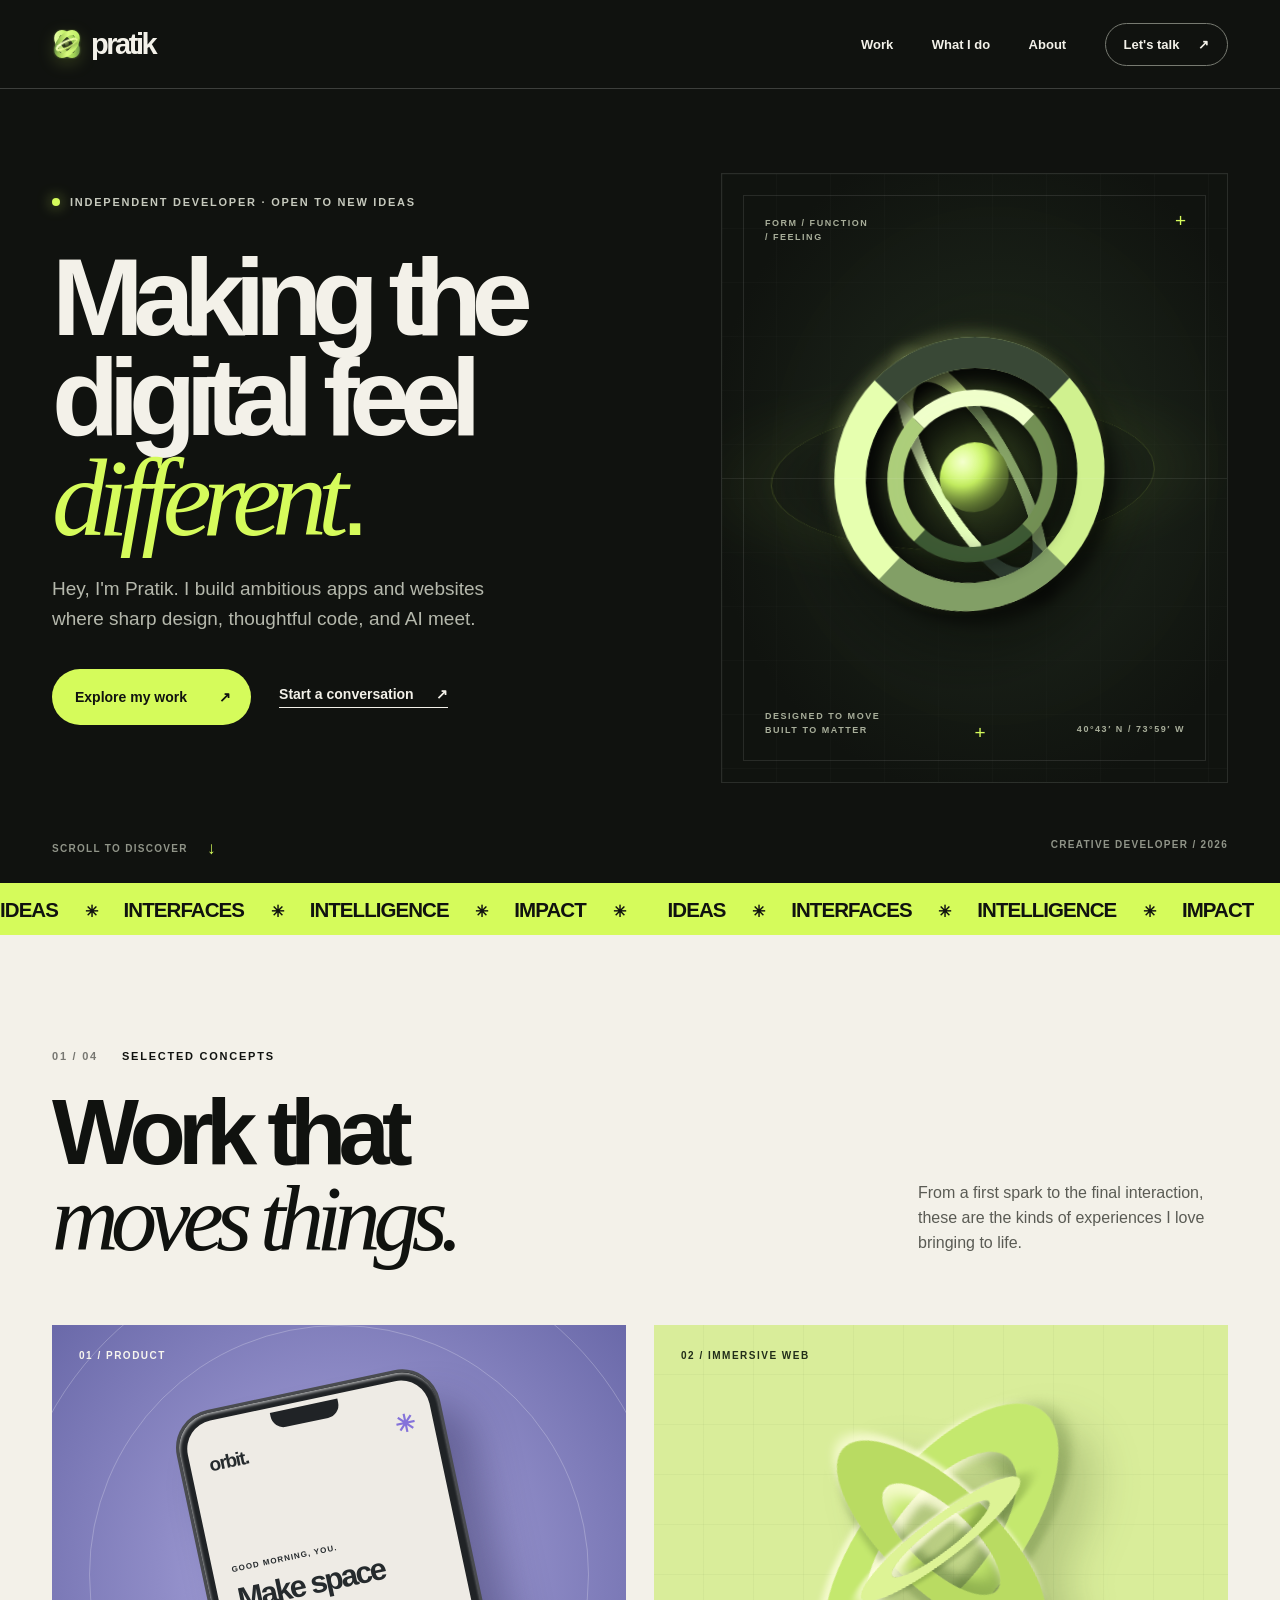
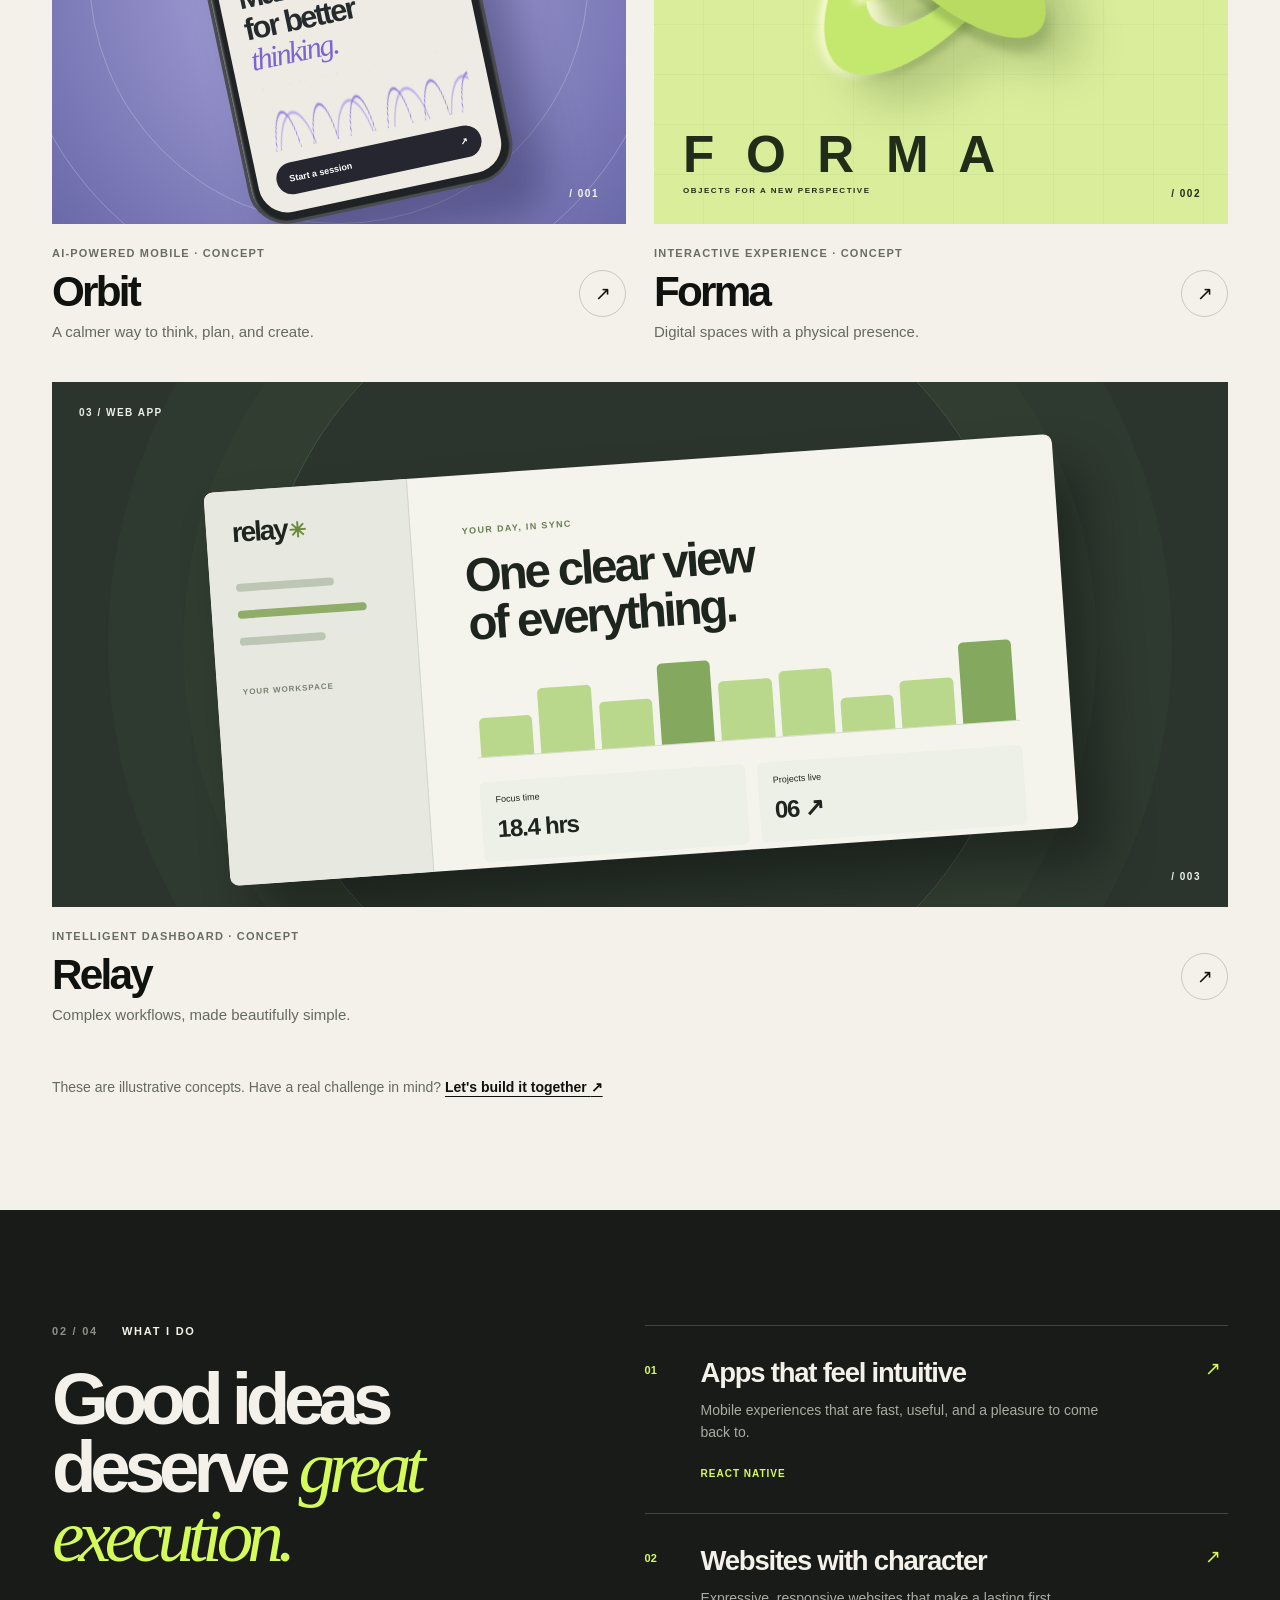
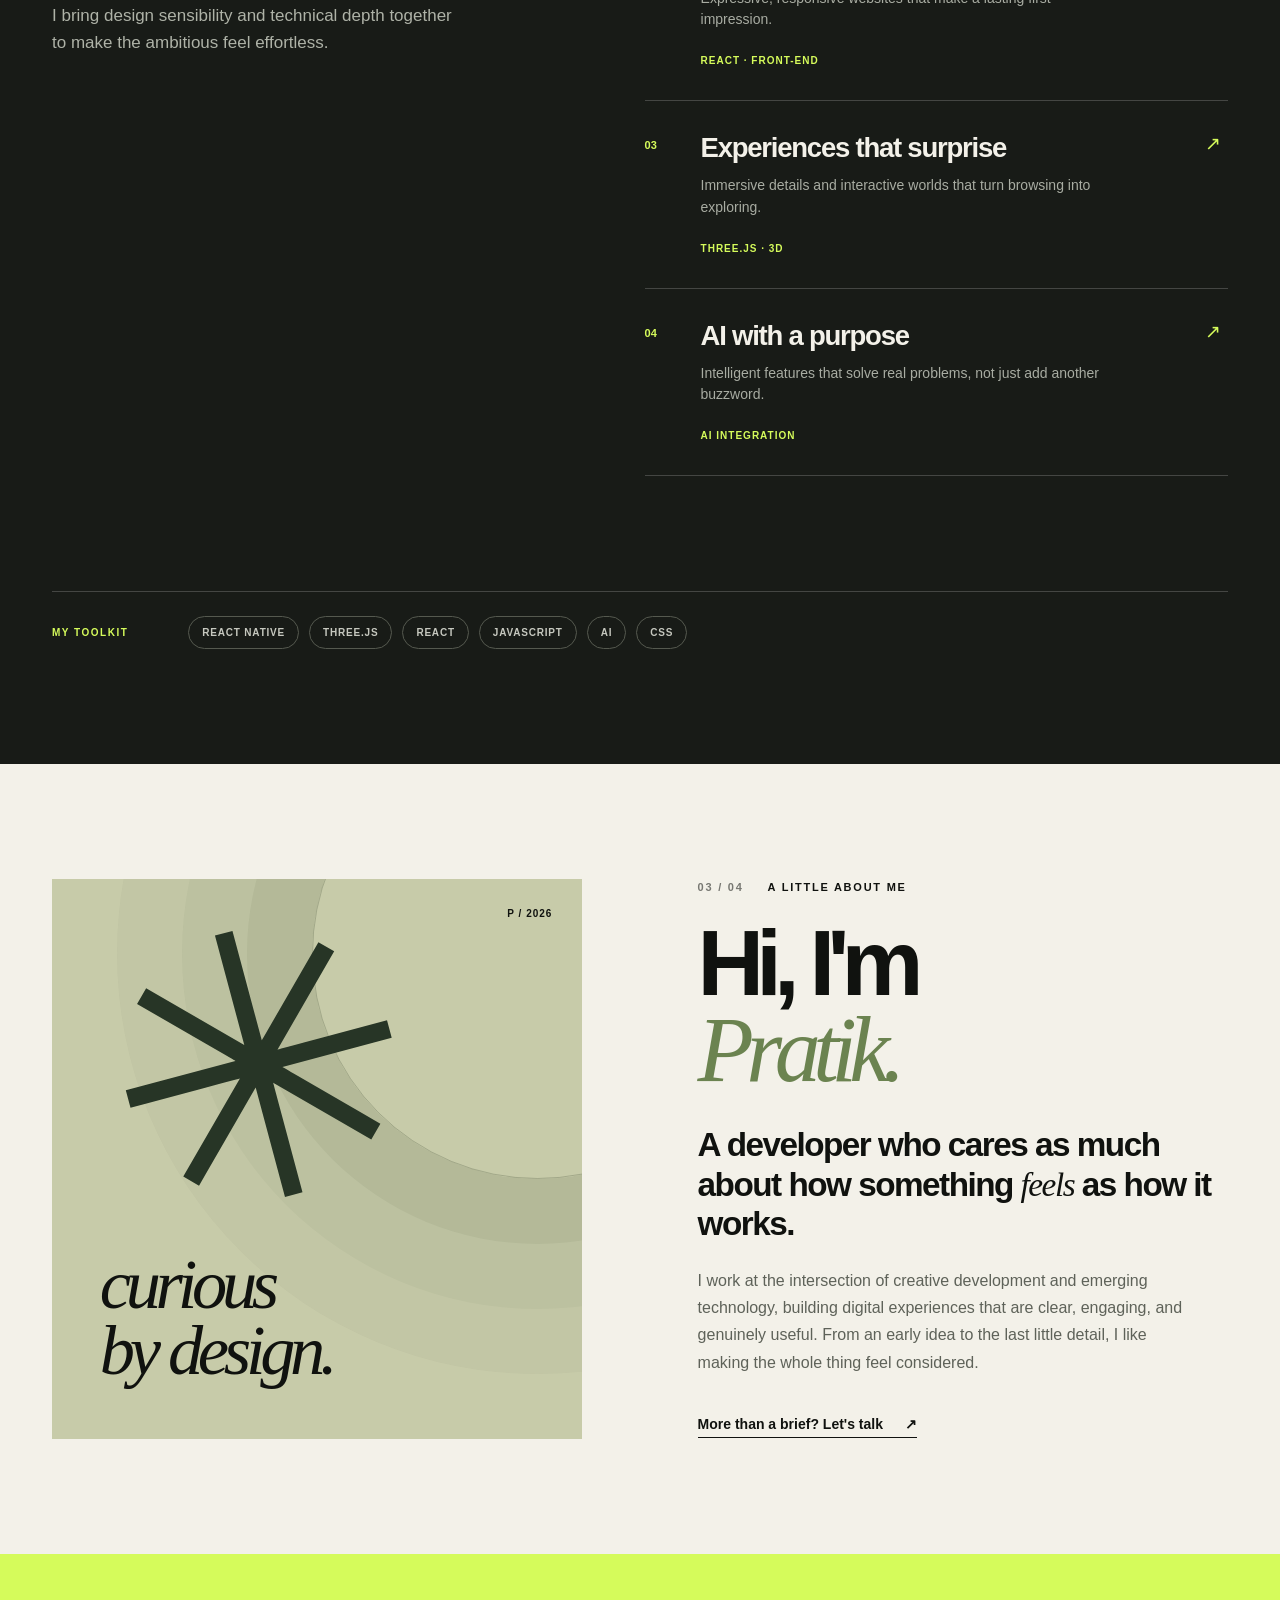
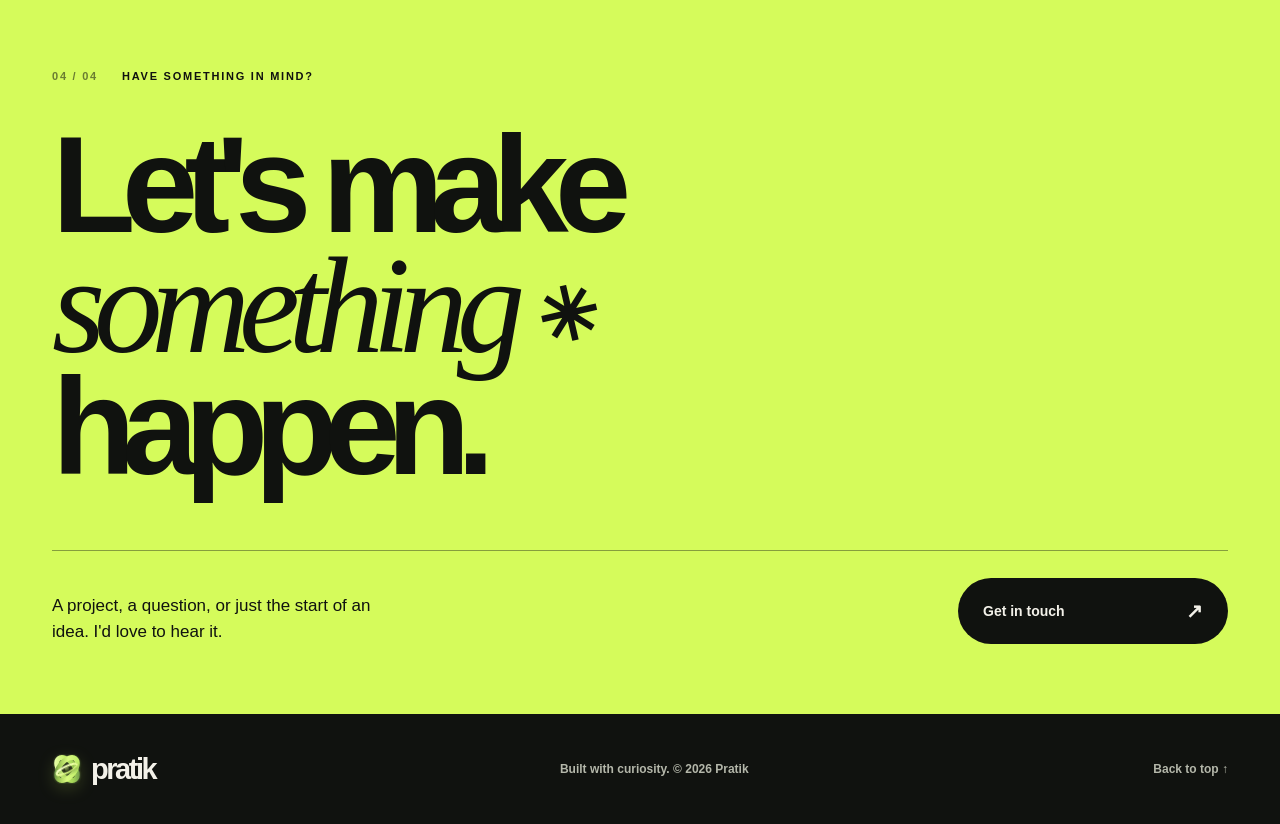
==== Portfolio/index.html @ 22456f9d "added both\" ====
<!doctype html>
<html lang="en">
  <head>
    <meta charset="UTF-8" />
    <meta name="viewport" content="width=device-width, initial-scale=1" />
    <meta name="theme-color" content="#10120f" />
    <meta
      name="description"
      content="Pratik is an AI-based developer building expressive apps and websites with React Native, Three.js, and React."
    />
    <link rel="icon" type="image/svg+xml" href="assets/pratik-logo.svg" />
    <title>Pratik — Developer for what's next</title>
    <link rel="stylesheet" href="styles.css" />
    <script src="script.js" defer></script>
  </head>
  <body>
    <a class="skip-link" href="#main">Skip to content</a>

    <header class="site-header">
      <div class="header-inner page-width">
          <a class="wordmark" href="#top" aria-label="Pratik, back to top">
            <img class="wordmark-logo" src="assets/pratik-logo.svg" alt="" />
            <span>pratik</span>
        </a>
        <nav class="site-nav" aria-label="Main navigation">
          <a href="#work">Work</a>
          <a href="#services">What I do</a>
          <a href="#about">About</a>
          <a href="#contact" class="nav-contact">Let's talk <span aria-hidden="true">↗</span></a>
        </nav>
      </div>
    </header>

    <main id="main">
      <section class="hero" id="top" aria-labelledby="hero-title">
        <div class="page-width hero-inner">
          <div class="hero-copy">
            <p class="eyebrow"><span class="status-dot" aria-hidden="true"></span> Independent developer · Open to new ideas</p>
            <h1 id="hero-title">Making the<br />digital feel<br /><em>different<span class="period">.</span></em></h1>
            <p class="hero-description">
              Hey, I'm Pratik. I build ambitious apps and websites where sharp design, thoughtful code, and AI meet.
            </p>
            <div class="hero-actions">
              <a class="button button-lime" href="#work">Explore my work <span aria-hidden="true">↗</span></a>
              <a class="text-link text-link-light" href="#contact">Start a conversation <span aria-hidden="true">↗</span></a>
            </div>
          </div>

          <div class="hero-visual" aria-hidden="true">
            <div class="hero-visual-grid"></div>
            <div class="visual-label visual-label-top">FORM / FUNCTION<br />/ FEELING</div>
            <div class="visual-label visual-label-bottom">DESIGNED TO MOVE<br />BUILT TO MATTER</div>
            <div class="orb-scene">
              <div class="orb" id="hero-orb">
                <div class="orb-halo"></div>
                <div class="orb-ring orb-ring-one"></div>
                <div class="orb-ring orb-ring-two"></div>
                <div class="orb-ring orb-ring-three"></div>
                <div class="orb-ring orb-ring-four"></div>
                <div class="orb-core"></div>
              </div>
            </div>
            <div class="visual-cross visual-cross-one">+</div>
            <div class="visual-cross visual-cross-two">+</div>
            <div class="visual-coordinate">40°43′ N / 73°59′ W</div>
          </div>
        </div>
        <div class="hero-bottom page-width">
          <span>Scroll to discover <span aria-hidden="true">↓</span></span>
          <span>Creative developer / 2026</span>
        </div>
      </section>

      <div class="marquee" aria-label="Ideas. Interfaces. Intelligence. Impact.">
        <div class="marquee-track" aria-hidden="true">
          <span>IDEAS <b>✳</b> INTERFACES <b>✳</b> INTELLIGENCE <b>✳</b> IMPACT <b>✳</b></span>
          <span>IDEAS <b>✳</b> INTERFACES <b>✳</b> INTELLIGENCE <b>✳</b> IMPACT <b>✳</b></span>
        </div>
      </div>

      <section class="work section-pad" id="work" aria-labelledby="work-title">
        <div class="page-width">
          <div class="section-intro work-intro">
            <div>
              <p class="section-kicker"><span>01 / 04</span> Selected concepts</p>
              <h2 id="work-title">Work that<br /><em>moves things.</em></h2>
            </div>
            <p>From a first spark to the final interaction, these are the kinds of experiences I love bringing to life.</p>
          </div>

          <div class="project-grid">
            <details class="project-card project-card-orbit">
              <summary>
                <div class="project-art orbit-art" aria-hidden="true">
                  <span class="art-corner">01 / PRODUCT</span>
                  <div class="phone">
                    <div class="phone-speaker"></div>
                    <div class="phone-screen">
                      <div class="phone-top"><span>orbit.</span><span>✳</span></div>
                      <span class="phone-greeting">GOOD MORNING, YOU.</span>
                      <strong>Make space<br />for better<br /><i>thinking.</i></strong>
                      <div class="phone-wave"></div>
                      <div class="phone-pill">Start a session <span>↗</span></div>
                    </div>
                  </div>
                  <span class="art-number">/ 001</span>
                </div>
                <div class="project-meta">
                  <div><span class="project-type">AI-powered mobile · Concept</span><h3>Orbit</h3><p>A calmer way to think, plan, and create.</p></div>
                  <span class="project-toggle" aria-hidden="true">↗</span>
                </div>
              </summary>
              <div class="project-detail"><p>An exploration of how an AI companion can feel less like a tool and more like a natural part of your creative flow. Imagined for React Native and thoughtful, human-centered interactions.</p><span>React Native / AI / Product design</span></div>
            </details>

            <details class="project-card project-card-forma">
              <summary>
                <div class="project-art forma-art" aria-hidden="true">
                  <span class="art-corner">02 / IMMERSIVE WEB</span>
                  <div class="forma-sculpture"><span></span><span></span><span></span></div>
                  <div class="forma-caption"><span>F O R M A</span><small>OBJECTS FOR A NEW PERSPECTIVE</small></div>
                  <span class="art-number">/ 002</span>
                </div>
                <div class="project-meta">
                  <div><span class="project-type">Interactive experience · Concept</span><h3>Forma</h3><p>Digital spaces with a physical presence.</p></div>
                  <span class="project-toggle" aria-hidden="true">↗</span>
                </div>
              </summary>
              <div class="project-detail"><p>A concept for a tactile, expressive online showroom where every movement reveals a new perspective. Made to explore the intersection of Three.js, storytelling, and commerce.</p><span>Three.js / React / Creative development</span></div>
            </details>

            <details class="project-card project-card-relay">
              <summary>
                <div class="project-art relay-art" aria-hidden="true">
                  <span class="art-corner">03 / WEB APP</span>
                  <div class="relay-board">
                    <div class="relay-sidebar"><b>relay<span>✳</span></b><i></i><i></i><i></i><small>YOUR WORKSPACE</small></div>
                    <div class="relay-main"><span class="relay-eyebrow">YOUR DAY, IN SYNC</span><strong>One clear view<br />of everything.</strong><div class="relay-graph"><span></span><span></span><span></span><span></span><span></span><span></span><span></span><span></span><span></span></div><div class="relay-mini"><span>Focus time<br /><b>18.4 hrs</b></span><span>Projects live<br /><b>06 ↗</b></span></div></div>
                  </div>
                  <span class="art-number">/ 003</span>
                </div>
                <div class="project-meta">
                  <div><span class="project-type">Intelligent dashboard · Concept</span><h3>Relay</h3><p>Complex workflows, made beautifully simple.</p></div>
                  <span class="project-toggle" aria-hidden="true">↗</span>
                </div>
              </summary>
              <div class="project-detail"><p>A cleaner home for busy teams: useful signals, less noise, and interfaces that get out of the way. A concept for a fast React dashboard with smart workflow assistance.</p><span>React / AI / Interface systems</span></div>
            </details>
          </div>
          <p class="work-note">These are illustrative concepts. Have a real challenge in mind? <a href="#contact">Let's build it together <span aria-hidden="true">↗</span></a></p>
        </div>
      </section>

      <section class="services section-pad" id="services" aria-labelledby="services-title">
        <div class="page-width services-layout">
          <div class="services-heading">
            <p class="section-kicker"><span>02 / 04</span> What I do</p>
            <h2 id="services-title">Good ideas<br />deserve <em>great<br />execution.</em></h2>
            <p>I bring design sensibility and technical depth together to make the ambitious feel effortless.</p>
          </div>
          <div class="services-list">
            <article class="service-item"><span class="service-index">01</span><div><h3>Apps that feel intuitive</h3><p>Mobile experiences that are fast, useful, and a pleasure to come back to.</p><span class="service-tag">React Native</span></div><span class="service-symbol" aria-hidden="true">↗</span></article>
            <article class="service-item"><span class="service-index">02</span><div><h3>Websites with character</h3><p>Expressive, responsive websites that make a lasting first impression.</p><span class="service-tag">React · Front-end</span></div><span class="service-symbol" aria-hidden="true">↗</span></article>
            <article class="service-item"><span class="service-index">03</span><div><h3>Experiences that surprise</h3><p>Immersive details and interactive worlds that turn browsing into exploring.</p><span class="service-tag">Three.js · 3D</span></div><span class="service-symbol" aria-hidden="true">↗</span></article>
            <article class="service-item"><span class="service-index">04</span><div><h3>AI with a purpose</h3><p>Intelligent features that solve real problems, not just add another buzzword.</p><span class="service-tag">AI integration</span></div><span class="service-symbol" aria-hidden="true">↗</span></article>
          </div>
        </div>
        <div class="page-width stack-line"><span>MY TOOLKIT</span><div><span>REACT NATIVE</span><span>THREE.JS</span><span>REACT</span><span>JAVASCRIPT</span><span>AI</span><span>CSS</span></div></div>
      </section>

      <section class="about section-pad" id="about" aria-labelledby="about-title">
        <div class="page-width about-layout">
          <div class="about-visual" aria-hidden="true"><span class="about-asterisk">✳</span><span class="about-signature">curious<br />by design.</span><span class="about-small">P / 2026</span></div>
          <div class="about-copy">
            <p class="section-kicker"><span>03 / 04</span> A little about me</p>
            <h2 id="about-title">Hi, I'm<br /><em>Pratik.</em></h2>
            <p class="about-lead">A developer who cares as much about how something <i>feels</i> as how it works.</p>
            <p>I work at the intersection of creative development and emerging technology, building digital experiences that are clear, engaging, and genuinely useful. From an early idea to the last little detail, I like making the whole thing feel considered.</p>
            <a class="text-link" href="#contact">More than a brief? Let's talk <span aria-hidden="true">↗</span></a>
          </div>
        </div>
      </section>

      <section class="contact" id="contact" aria-labelledby="contact-title">
        <div class="page-width contact-inner">
          <p class="section-kicker"><span>04 / 04</span> Have something in mind?</p>
          <h2 id="contact-title">Let's make<br /><em>something</em> <span class="contact-star" aria-hidden="true">✳</span><br />happen.</h2>
          <div class="contact-bottom"><p>A project, a question, or just the start of an idea. I'd love to hear it.</p><a class="contact-button" href="mailto:pratik@example.com?subject=Let%27s%20build%20something">Get in touch <span aria-hidden="true">↗</span></a></div>
        </div>
      </section>
    </main>

    <footer class="site-footer"><div class="page-width footer-inner"><a class="wordmark" href="#top" aria-label="Pratik, back to top"><img class="wordmark-logo" src="assets/pratik-logo.svg" alt="" /><span>pratik</span></a><span>Built with curiosity. © <span id="year">2026</span> Pratik</span><a href="#top">Back to top ↑</a></div></footer>
  </body>
</html>
---- Portfolio/styles.css ----
/* Pratik portfolio — colors, spacing, and type can be adjusted here. */
:root {
  --ink: #10120f;
  --ink-soft: #22251f;
  --paper: #f3f1e9;
  --lime: #d5fb5b;
  --muted: #aaa99f;
  --line-dark: rgba(255, 255, 255, .19);
  --line-light: rgba(16, 18, 15, .19);
  --page: min(1440px, calc(100% - 104px));
}

*, *::before, *::after { box-sizing: border-box; }
html { scroll-behavior: smooth; }
body { margin: 0; background: var(--ink); color: var(--paper); font-family: Arial, Helvetica, sans-serif; -webkit-font-smoothing: antialiased; }
button, a { -webkit-tap-highlight-color: transparent; }
a { color: inherit; text-decoration: none; }
a:focus-visible, summary:focus-visible { outline: 3px solid var(--lime); outline-offset: 5px; }
::selection { background: var(--lime); color: var(--ink); }
.page-width { width: var(--page); margin-inline: auto; }
.skip-link { position: absolute; left: 16px; top: -70px; z-index: 20; background: var(--lime); color: var(--ink); padding: 12px 18px; font-weight: 700; }
.skip-link:focus { top: 12px; }

/* Header and hero */
.site-header { position: relative; z-index: 4; background: var(--ink); border-bottom: 1px solid var(--line-dark); }
.header-inner { min-height: 88px; display: flex; align-items: center; justify-content: space-between; gap: 32px; }
.wordmark { display: inline-flex; align-items: center; gap: 9px; width: max-content; font-size: 29px; font-weight: 850; letter-spacing: -.085em; line-height: 1; }
.wordmark-logo { width: 30px; height: 30px; object-fit: contain; filter: drop-shadow(0 5px 8px rgba(213, 251, 91, .18)); transition: transform .3s ease; }
.wordmark:hover .wordmark-logo { transform: rotate(18deg) scale(1.08); }
.site-nav { display: flex; align-items: center; gap: clamp(20px, 3vw, 52px); font-size: 13px; font-weight: 700; }
.site-nav > a:not(.nav-contact) { transition: color .2s ease; }
.site-nav > a:not(.nav-contact):hover { color: var(--lime); }
.nav-contact { padding: 13px 18px; border: 1px solid #777a71; border-radius: 100px; transition: background .2s, color .2s, border-color .2s; white-space: nowrap; }
.nav-contact span { margin-left: 15px; }
.nav-contact:hover { background: var(--lime); color: var(--ink); border-color: var(--lime); }
.hero { overflow: hidden; background: var(--ink); }
.hero-inner { min-height: min(760px, calc(100svh - 150px)); display: grid; grid-template-columns: minmax(0, 1.12fr) minmax(0, .88fr); align-items: center; gap: 2%; padding-block: 64px 36px; }
.hero-copy { position: relative; z-index: 2; padding-bottom: 35px; }
.eyebrow, .section-kicker { margin: 0; font-size: 11px; font-weight: 800; letter-spacing: .16em; text-transform: uppercase; }
.eyebrow { display: flex; align-items: center; gap: 10px; color: #c6c9bd; }
.status-dot { flex: 0 0 auto; width: 8px; height: 8px; border-radius: 50%; background: var(--lime); box-shadow: 0 0 14px rgba(213, 251, 91, .7); }
.hero h1 { margin: 39px 0 26px; font-size: clamp(70px, 8.6vw, 145px); font-weight: 750; letter-spacing: -.095em; line-height: .91; white-space: nowrap; }
h1 em, h2 em { font-family: Georgia, 'Times New Roman', serif; font-weight: 400; letter-spacing: -.082em; }
.hero h1 em { color: var(--lime); }
.period { font-family: Arial, Helvetica, sans-serif; font-style: normal; }
.hero-description { max-width: 450px; margin: 0; color: #b5b8ac; font-size: clamp(16px, 1.5vw, 19px); line-height: 1.55; }
.hero-actions { display: flex; flex-wrap: wrap; align-items: center; gap: 28px; margin-top: 36px; }
.button { min-height: 56px; display: inline-flex; align-items: center; justify-content: space-between; gap: 32px; padding: 0 20px 0 23px; border-radius: 100px; font-size: 14px; font-weight: 800; transition: transform .25s ease, background .25s ease; }
.button:hover, .contact-button:hover { transform: translateY(-3px); }
.button-lime { background: var(--lime); color: var(--ink); }
.button-lime:hover { background: #e6ff9d; }
.text-link { display: inline-flex; align-items: center; gap: 22px; padding-bottom: 5px; border-bottom: 1px solid currentColor; font-size: 14px; font-weight: 750; transition: gap .2s; }
.text-link:hover { gap: 30px; }
.text-link-light { color: var(--paper); }
.hero-visual { min-width: 0; position: relative; isolation: isolate; height: min(610px, 49vw); min-height: 460px; border: 1px solid rgba(255,255,255,.11); background: radial-gradient(ellipse at 54% 48%, rgba(52,75,30,.38) 0%, rgba(24,31,22,.94) 41%, #10130f 75%); overflow: hidden; }
.hero-visual::before, .hero-visual::after { content: ''; position: absolute; z-index: 4; inset: 21px; border: 1px solid rgba(255,255,255,.1); pointer-events: none; }
.hero-visual::after { inset: 50% auto auto 0; width: 100%; border: 0; border-top: 1px solid rgba(255,255,255,.08); }
.hero-visual-grid { position: absolute; z-index: 0; inset: 0; opacity: .4; background-image: linear-gradient(rgba(255,255,255,.055) 1px, transparent 1px), linear-gradient(90deg, rgba(255,255,255,.055) 1px, transparent 1px); background-size: 54px 54px; mask-image: radial-gradient(circle at center, transparent 3%, black 92%); }
.visual-label, .visual-coordinate { position: absolute; z-index: 2; color: #a8ae9a; font-size: 9px; font-weight: 700; letter-spacing: .17em; line-height: 1.5; }
.visual-label-top { top: 43px; left: 43px; }
.visual-label-bottom { bottom: 45px; left: 43px; }
.visual-coordinate { bottom: 46px; right: 42px; }
.visual-cross { position: absolute; z-index: 2; color: var(--lime); font-size: 19px; font-weight: 300; }
.visual-cross-one { top: 36px; right: 41px; }.visual-cross-two { bottom: 38px; left: 50%; }
.orb-scene { position: absolute; z-index: 1; inset: 10%; display: grid; place-items: center; perspective: 800px; }
.orb { position: relative; width: min(80%, 420px); aspect-ratio: 1; transform-style: preserve-3d; transform: rotateX(var(--tilt-y, -10deg)) rotateY(var(--tilt-x, 14deg)); transition: transform .35s ease-out; filter: drop-shadow(0 35px 32px rgba(0,0,0,.45)); }
.orb-halo { position: absolute; inset: -11%; border-radius: 50%; border: 1px solid rgba(213, 251, 91, .18); box-shadow: 0 0 100px 20px rgba(174, 225, 80, .08), inset 0 0 80px rgba(174, 225, 80, .04); transform: rotateX(68deg); }
.orb-ring { position: absolute; inset: 7%; border-radius: 50%; border: clamp(18px, 2.4vw, 37px) solid; transform-style: preserve-3d; box-shadow: inset 10px 12px 24px rgba(0,0,0,.55), 11px 14px 15px rgba(0,0,0,.29), -4px -5px 15px rgba(227,255,152,.12); animation: orbit-turn 18s linear infinite; }
.orb-ring-one { border-color: #d7f593 #7e9866 #354638 #e7ffc0; transform: rotateY(69deg) rotateX(28deg); }
.orb-ring-two { inset: 7%; border-color: #c6dc8b #4f6046 #d8f0a3 #738961; animation-duration: 24s; animation-direction: reverse; animation-delay: -3s; }
.orb-ring-three { inset: 7%; border-color: #394836 #d0f18f #829f66 #e6ffaf; animation-duration: 21s; animation-delay: -8s; }
.orb-ring-four { inset: 23%; border-width: clamp(10px, 1.3vw, 19px); border-color: #f0ffcc #728f54 #3b5733 #adce7b; animation-duration: 15s; animation-direction: reverse; animation-delay: -6s; }
.orb-core { position: absolute; inset: 39%; border-radius: 50%; background: radial-gradient(circle at 33% 27%, #f4ffce, #cefa65 35%, #657f39 78%, #253b22); box-shadow: 0 0 55px rgba(202, 250, 104, .36), inset -12px -17px 20px rgba(0,0,0,.35); transform: translateZ(55px); }
@keyframes orbit-turn { from { transform: rotateX(65deg) rotateY(0deg) rotateZ(18deg); } to { transform: rotateX(65deg) rotateY(360deg) rotateZ(18deg); } }
.orb-ring-two { animation-name: orbit-turn-two; } .orb-ring-three { animation-name: orbit-turn-three; } .orb-ring-four { animation-name: orbit-turn-four; }
@keyframes orbit-turn-two { from { transform: rotateX(4deg) rotateY(68deg) rotateZ(28deg); } to { transform: rotateX(364deg) rotateY(68deg) rotateZ(28deg); } }
@keyframes orbit-turn-three { from { transform: rotateX(74deg) rotateY(44deg) rotateZ(0deg); } to { transform: rotateX(74deg) rotateY(44deg) rotateZ(360deg); } }
@keyframes orbit-turn-four { from { transform: rotateX(47deg) rotateY(-55deg) rotateZ(0deg); } to { transform: rotateX(47deg) rotateY(-55deg) rotateZ(360deg); } }
.hero-bottom { display: flex; justify-content: space-between; padding: 0 0 24px; color: #909488; font-size: 10px; font-weight: 800; letter-spacing: .13em; text-transform: uppercase; }
.hero-bottom span span { display: inline-block; color: var(--lime); margin-left: 15px; font-size: 17px; vertical-align: -2px; }

/* Moving type and shared section styles */
.marquee { overflow: hidden; padding: 15px 0 13px; background: var(--lime); color: var(--ink); }
.marquee-track { --marquee-repeat-width: 50%; display: flex; width: max-content; animation: marquee 32s linear infinite; }
.marquee-track > span { flex: none; white-space: nowrap; padding-right: 21px; font-size: clamp(14px, 1.6vw, 22px); font-weight: 850; letter-spacing: -.045em; }
.marquee-track b { margin: 0 22px; font-size: .8em; }
@keyframes marquee { from { transform: translateX(0); } to { transform: translateX(calc(-1 * var(--marquee-repeat-width))); } }
.section-pad { padding-block: clamp(90px, 9vw, 154px); }
.section-kicker { display: flex; align-items: center; gap: 24px; }
.section-kicker span { opacity: .54; }
.section-intro { display: flex; align-items: end; justify-content: space-between; gap: 60px; margin-bottom: 62px; }
.section-intro h2, .services h2, .about h2 { margin: 28px 0 0; font-size: clamp(58px, 7.2vw, 116px); line-height: .93; letter-spacing: -.085em; font-weight: 750; }
.section-intro > p { max-width: 310px; margin: 0 0 7px; font-size: 16px; line-height: 1.55; }

/* Work cards — all illustrations are built from HTML and CSS */
.work { background: var(--paper); color: var(--ink); }
.work-intro > p { color: #5a5b54; }
.project-grid { display: grid; grid-template-columns: repeat(2, minmax(0, 1fr)); gap: 42px 28px; }
.project-card { min-width: 0; }
.project-card summary { display: block; cursor: pointer; list-style: none; }
.project-card summary::-webkit-details-marker { display: none; }
.project-art { height: clamp(340px, 39vw, 530px); position: relative; overflow: hidden; transition: filter .35s ease; }
.project-card summary:hover .project-art { filter: brightness(1.07); }
.art-corner, .art-number { position: absolute; z-index: 3; font-size: 10px; font-weight: 800; letter-spacing: .15em; }
.art-corner { top: 25px; left: 27px; }.art-number { right: 27px; bottom: 25px; }
.project-meta { display: flex; align-items: center; justify-content: space-between; gap: 20px; padding-top: 23px; }
.project-type { display: block; margin-bottom: 12px; color: #696c63; font-size: 11px; font-weight: 800; letter-spacing: .11em; text-transform: uppercase; }
.project-meta h3 { margin: 0; font-size: clamp(31px, 3.3vw, 48px); letter-spacing: -.065em; line-height: 1; }
.project-meta p { margin: 10px 0 0; color: #666961; font-size: 15px; }
.project-toggle { flex: 0 0 auto; width: 47px; height: 47px; display: grid; place-items: center; border: 1px solid var(--line-light); border-radius: 50%; font-size: 19px; transition: transform .25s, background .25s, border-color .25s; }
.project-card summary:hover .project-toggle { background: var(--lime); border-color: var(--lime); transform: rotate(45deg); }
.project-card[open] .project-toggle { background: var(--ink); border-color: var(--ink); color: var(--paper); transform: rotate(90deg); }
.project-detail { margin-top: 21px; border-top: 1px solid var(--line-light); padding: 20px 0 0; }
.project-detail p { max-width: 640px; margin: 0 0 17px; color: #4e5149; font-size: 15px; line-height: 1.6; }
.project-detail span { font-size: 11px; font-weight: 800; letter-spacing: .11em; text-transform: uppercase; }
.orbit-art { display: grid; place-items: center; background: radial-gradient(circle at 50% 50%, #b3b0e6 0, #8e8bc6 48%, #6a69a9 100%); color: #f8f6ef; }
.orbit-art::before, .orbit-art::after { content: ''; position: absolute; width: 87%; aspect-ratio: 1; border: 1px solid rgba(255,255,255,.24); border-radius: 50%; }
.orbit-art::after { width: 115%; }
.phone { position: relative; z-index: 1; width: clamp(205px, 21vw, 285px); height: clamp(300px, 33vw, 440px); padding: 8px; background: #202326; border: 3px solid #4a4c50; border-radius: 39px; box-shadow: 25px 40px 40px rgba(30,25,71,.38), inset 1px 2px 3px rgba(255,255,255,.6); transform: rotate(-12deg) translateY(23px); transition: transform .5s ease; }
.project-card:hover .phone { transform: rotate(-8deg) translateY(12px); }
.phone-speaker { position: absolute; top: 13px; left: 50%; z-index: 2; width: 26%; height: 17px; border-radius: 0 0 13px 13px; transform: translateX(-50%); background: #202326; }
.phone-screen { height: 100%; overflow: hidden; border-radius: 29px; padding: 30px 19px 17px; background: #eeebe5; color: #252a2d; display: flex; flex-direction: column; }
.phone-top { display: flex; justify-content: space-between; align-items: center; font-weight: 850; letter-spacing: -.07em; font-size: 19px; }
.phone-top span:last-child { color: #8472da; font-size: 24px; }
.phone-greeting { margin-top: auto; font-size: 8px; letter-spacing: .13em; font-weight: 800; }
.phone-screen strong { margin-top: 10px; font-size: clamp(25px, 2.4vw, 34px); letter-spacing: -.075em; line-height: 1.04; }
.phone-screen strong i { color: #7b65cf; font-family: Georgia, serif; font-weight: 400; }
.phone-wave { width: 100%; height: 64px; margin: 13px 0; background: radial-gradient(ellipse at 50% 105%, transparent 48%, #8d7dd7 50%, transparent 52%), radial-gradient(ellipse at 50% 115%, transparent 48%, #b4aae7 50%, transparent 52%); background-size: 38px 85px, 58px 85px; background-repeat: repeat-x; }
.phone-pill { display: flex; justify-content: space-between; background: #252630; color: white; padding: 11px 13px; border-radius: 50px; font-size: 9px; font-weight: 750; }
.forma-art { background: #d9ed9a; color: #212d19; }
.forma-art::before { content: ''; position: absolute; inset: 0; background: repeating-linear-gradient(0deg, transparent 0 49px, rgba(42,63,27,.08) 50px), repeating-linear-gradient(90deg, transparent 0 49px, rgba(42,63,27,.08) 50px); }
.forma-sculpture { position: absolute; width: min(75%, 440px); aspect-ratio: 1; top: 43%; left: 50%; transform: translate(-50%, -50%) rotate(-15deg); filter: drop-shadow(25px 32px 22px rgba(52,72,31,.24)); transition: transform .6s ease; }
.project-card:hover .forma-sculpture { transform: translate(-50%, -50%) rotate(-8deg) scale(1.04); }
.forma-sculpture span { position: absolute; inset: 12%; border-radius: 50%; border: clamp(30px, 4.6vw, 63px) solid #c4e86e; box-shadow: inset 16px 16px 18px rgba(255,255,223,.8), inset -18px -16px 19px rgba(63,94,31,.38), 14px 19px 14px rgba(65,95,32,.26), -8px -8px 11px rgba(255,255,224,.7); transform: rotateX(58deg) rotateY(-32deg); }
.forma-sculpture span:nth-child(2) { inset: 19%; border-color: #b9db62; transform: rotateX(51deg) rotateY(51deg) rotateZ(36deg); }
.forma-sculpture span:nth-child(3) { inset: 27%; border-width: clamp(21px, 3vw, 41px); border-color: #ddf395; transform: rotateX(77deg) rotateY(-22deg) rotateZ(8deg); }
.forma-caption { position: absolute; left: 29px; bottom: 29px; display: flex; flex-direction: column; gap: 6px; }
.forma-caption > span { font-size: clamp(30px, 4vw, 59px); font-weight: 800; letter-spacing: .17em; line-height: 1; }
.forma-caption small { font-size: 8px; font-weight: 800; letter-spacing: .19em; }
.project-card-relay { grid-column: 1 / -1; }
.project-card-relay .project-art { height: clamp(370px, 41vw, 540px); }
.relay-art { display: grid; place-items: center; background: #2b352d; color: #edeee7; }
.relay-art::before { content: ''; position: absolute; width: 65%; aspect-ratio: 1; border: 1px solid #465444; border-radius: 50%; box-shadow: 0 0 0 75px rgba(170,218,120,.025), 0 0 0 150px rgba(170,218,120,.025); }
.relay-board { position: relative; display: grid; grid-template-columns: 24% 1fr; width: min(78%, 850px); height: 75%; min-height: 260px; background: #f4f4ec; color: #1e241e; border-radius: 9px; box-shadow: 25px 35px 50px rgba(0,0,0,.34); overflow: hidden; transform: rotate(-4deg) translateY(15px); transition: transform .5s ease; }
.project-card:hover .relay-board { transform: rotate(-2deg) translateY(5px); }
.relay-sidebar { padding: clamp(13px, 2vw, 30px); background: #e7e9e0; border-right: 1px solid #d1d6ca; }
.relay-sidebar b { display: block; margin-bottom: 35px; font-size: clamp(14px, 2.2vw, 28px); letter-spacing: -.075em; }
.relay-sidebar b span { color: #6a8b3a; margin-left: 2px; font-size: .75em; }
.relay-sidebar i { display: block; width: 65%; height: 8px; margin-bottom: 19px; border-radius: 10px; background: #bdc6b5; }
.relay-sidebar i:nth-of-type(2) { width: 85%; background: #8fac69; }
.relay-sidebar i:nth-of-type(3) { width: 57%; }
.relay-sidebar small { display: block; margin-top: 42px; color: #788271; font-size: 8px; font-weight: 800; letter-spacing: .12em; }
.relay-main { padding: clamp(22px, 4vw, 55px); overflow: hidden; }
.relay-eyebrow { display: block; margin-bottom: 16px; color: #667e52; font-size: 9px; font-weight: 800; letter-spacing: .15em; }
.relay-main > strong { display: block; font-size: clamp(23px, 3.7vw, 48px); line-height: 1.01; letter-spacing: -.065em; }
.relay-graph { display: flex; align-items: end; gap: 7px; height: 30%; margin: 24px 0; padding: 0 4px; border-bottom: 1px solid #d6dccd; }
.relay-graph span { flex: 1; height: 45%; border-radius: 5px 5px 0 0; background: #bad88c; }
.relay-graph span:nth-child(2), .relay-graph span:nth-child(6) { height: 75%; }.relay-graph span:nth-child(3), .relay-graph span:nth-child(8) { height: 55%; }.relay-graph span:nth-child(4), .relay-graph span:nth-child(9) { height: 94%; background: #83a85e; }.relay-graph span:nth-child(5) { height: 68%; }.relay-graph span:nth-child(7) { height: 40%; }
.relay-mini { display: flex; gap: 12px; }
.relay-mini span { flex: 1; background: #ecf0e6; padding: 10px 15px; border-radius: 5px; font-size: 9px; line-height: 1.8; }
.relay-mini b { font-size: clamp(15px, 2vw, 24px); letter-spacing: -.05em; }
.work-note { margin: 56px 0 0; color: #666961; font-size: 14px; }
.work-note a { color: var(--ink); font-weight: 800; text-decoration: underline; text-underline-offset: 4px; }

/* Services and toolkit */
.services { background: #181b17; }
.services-layout { display: grid; grid-template-columns: .9fr 1.1fr; gap: clamp(60px, 9vw, 160px); }
.services h2 { font-size: clamp(55px, 5.7vw, 92px); }
.services h2 em { color: var(--lime); }
.services-heading > p:last-child { max-width: 400px; margin: 31px 0 0; color: #aeb2a7; font-size: 17px; line-height: 1.6; }
.services-list { border-top: 1px solid var(--line-dark); }
.service-item { display: grid; grid-template-columns: 38px 1fr 23px; gap: 18px; padding: 31px 0 32px; border-bottom: 1px solid var(--line-dark); }
.service-index { padding-top: 7px; color: var(--lime); font-size: 11px; font-weight: 800; }
.service-item h3 { margin: 0 0 11px; font-size: clamp(23px, 2.15vw, 32px); letter-spacing: -.045em; }
.service-item p { max-width: 400px; margin: 0 0 19px; color: #a8aca2; font-size: 14px; line-height: 1.55; }
.service-tag { color: var(--lime); font-size: 10px; font-weight: 800; letter-spacing: .1em; text-transform: uppercase; }
.service-symbol { color: var(--lime); font-size: 19px; }
.stack-line { display: flex; align-items: center; gap: 60px; margin-top: 115px; padding-top: 24px; border-top: 1px solid var(--line-dark); }
.stack-line > span { flex: none; color: var(--lime); font-size: 10px; font-weight: 800; letter-spacing: .15em; }
.stack-line div { display: flex; flex-wrap: wrap; gap: 10px; }
.stack-line div span { padding: 10px 13px; border: 1px solid #55594f; border-radius: 100px; color: #c6c8bf; font-size: 10px; font-weight: 800; letter-spacing: .08em; }

/* About, contact, footer */
.about { background: var(--paper); color: var(--ink); }
.about-layout { display: grid; grid-template-columns: 1fr 1fr; gap: clamp(70px, 9vw, 150px); align-items: center; }
.about-visual { position: relative; min-height: 560px; overflow: hidden; background: #c7cba9; }
.about-visual::after { content: ''; position: absolute; width: 85%; aspect-ratio: 1; right: -34%; top: -27%; border: 1px solid rgba(39,55,34,.23); border-radius: 50%; box-shadow: 0 0 0 65px rgba(39,55,34,.055), 0 0 0 130px rgba(39,55,34,.035), 0 0 0 195px rgba(39,55,34,.03); }
.about-asterisk { position: absolute; top: 1%; left: 10%; z-index: 1; color: #273526; font-size: clamp(220px, 29vw, 450px); line-height: 1; transform: rotate(-15deg); }
.about-signature { position: absolute; z-index: 2; left: 9%; bottom: 10%; font-family: Georgia, 'Times New Roman', serif; font-size: clamp(49px, 5.5vw, 89px); font-style: italic; line-height: .93; letter-spacing: -.075em; }
.about-small { position: absolute; top: 29px; right: 30px; font-size: 10px; font-weight: 800; letter-spacing: .1em; }
.about h2 { margin-bottom: 32px; }
.about h2 em { color: #6b8350; }
.about-lead { max-width: 520px; margin: 0 0 23px; font-size: clamp(22px, 2.6vw, 36px); line-height: 1.19; font-weight: 700; letter-spacing: -.045em; }
.about-lead i { font-family: Georgia, serif; font-weight: 400; }
.about-copy > p:not(.section-kicker):not(.about-lead) { max-width: 485px; color: #5e6259; font-size: 16px; line-height: 1.7; }
.about .text-link { margin-top: 24px; }
.contact { overflow: hidden; background: var(--lime); color: var(--ink); padding-block: clamp(88px, 9vw, 135px) 70px; }
.contact h2 { position: relative; margin: 43px 0 63px; font-size: clamp(72px, 10.7vw, 172px); font-weight: 750; line-height: .88; letter-spacing: -.1em; }
.contact h2 em { font-weight: 400; }
.contact-star { display: inline-block; font-size: .53em; letter-spacing: 0; vertical-align: .16em; transform: rotate(-13deg); }
.contact-bottom { display: flex; align-items: end; justify-content: space-between; gap: 40px; padding-top: 27px; border-top: 1px solid rgba(16,18,15,.4); }
.contact-bottom p { max-width: 340px; margin: 0; font-size: 17px; line-height: 1.5; }
.contact-button { display: inline-flex; align-items: center; justify-content: space-between; gap: 90px; min-width: 270px; padding: 21px 25px; border-radius: 100px; background: var(--ink); color: var(--paper); font-size: 14px; font-weight: 800; transition: transform .25s, background .25s; }
.contact-button:hover { background: #333b2e; }
.contact-button span { font-size: 20px; }
.site-footer { background: var(--ink); color: #b4b7aa; }
.footer-inner { min-height: 110px; display: flex; align-items: center; justify-content: space-between; gap: 20px; }
.footer-inner .wordmark { color: var(--paper); }
.footer-inner > span, .footer-inner > a:last-child { font-size: 12px; font-weight: 700; }
.footer-inner > a:last-child:hover { color: var(--lime); }

@media (max-width: 1100px) {
  :root { --page: min(100% - 64px, 1440px); }
  .hero h1 { font-size: clamp(66px, 8.2vw, 105px); }
  .hero-visual { min-height: 430px; }
  .about-visual { min-height: 470px; }
}
@media (max-width: 760px) {
  :root { --page: min(100% - 40px, 600px); }
  .header-inner { min-height: 70px; }
  .wordmark { font-size: 25px; gap: 7px; }
  .wordmark-logo { width: 26px; height: 26px; }
  .site-nav { gap: 17px; font-size: 12px; }
  .nav-contact { display: none; }
  .hero-inner { min-height: auto; grid-template-columns: 1fr; gap: 26px; padding-block: 76px 24px; }
  .hero-copy { padding-bottom: 0; }
  .hero h1 { margin-top: 28px; font-size: clamp(64px, 11.4vw, 90px); }
  .hero-visual { height: 450px; min-height: 0; }
  .hero-bottom { padding: 4px 0 23px; }
  .section-intro, .services-layout, .about-layout { display: grid; grid-template-columns: 1fr; gap: 35px; }
  .section-intro { margin-bottom: 43px; }
  .section-intro > p { max-width: 420px; }
  .project-grid { gap: 45px 18px; }
  .project-art { height: 320px; }
  .phone { width: 175px; height: 270px; border-radius: 29px; }
  .phone-screen { border-radius: 21px; padding: 23px 13px 12px; }.phone-screen strong { font-size: 22px; }.phone-wave { height: 35px; margin: 9px 0; }
  .forma-caption > span { font-size: 29px; }
  .relay-board { width: 84%; }
  .services-layout { gap: 55px; }.services h2 { font-size: clamp(56px, 9vw, 80px); }
  .stack-line { margin-top: 65px; gap: 24px; align-items: start; flex-direction: column; }
  .about-layout { gap: 65px; }.about-visual { min-height: 480px; }
  .contact h2 { font-size: clamp(68px, 10.5vw, 105px); }
}
@media (max-width: 560px) {
  .site-nav { gap: 13px; font-size: 11px; }
  .hero h1 { font-size: clamp(51px, 12.2vw, 68px); }
  .hero-description { font-size: 16px; }
  .hero-actions { gap: 23px; }
  .hero-visual { height: min(104vw, 440px); }
  .visual-label { font-size: 8px; }.visual-label-top { top: 33px; left: 32px; }.visual-label-bottom { left: 32px; bottom: 32px; }.visual-coordinate { display: none; }
  .orb { width: 83%; }
  .hero-bottom span:last-child { display: none; }
  .section-intro h2, .about h2 { font-size: clamp(54px, 12vw, 78px); }
  .project-grid { display: block; }.project-card { display: block; margin-bottom: 46px; }.project-card:last-child { margin-bottom: 0; }
  .project-art, .project-card-relay .project-art { height: min(105vw, 440px); }
  .phone { width: min(54vw, 235px); height: min(77vw, 340px); }.phone-screen strong { font-size: clamp(22px, 6vw, 30px); }
  .forma-caption > span { font-size: 34px; }
  .relay-board { width: 89%; height: 62%; min-height: 220px; }.relay-main { padding: 19px; }.relay-main > strong { font-size: 22px; }.relay-sidebar { padding: 13px; }.relay-sidebar small { display: none; }.relay-graph { margin: 15px 0; }.relay-mini span { padding: 6px; font-size: 7px; }.relay-mini b { font-size: 13px; }
  .work-note { margin-top: 43px; line-height: 1.6; }
  .about-visual { min-height: 390px; }.about-asterisk { font-size: 280px; }.about-signature { font-size: 63px; }
  .contact h2 { font-size: clamp(56px, 12.4vw, 75px); margin-bottom: 55px; }
  .contact-bottom { align-items: start; flex-direction: column; gap: 28px; }.contact-button { width: 100%; }
  .footer-inner { padding-block: 28px; flex-wrap: wrap; }.footer-inner > span { order: 3; width: 100%; }
}
@media (max-width: 370px) {
  .header-inner { align-items: start; flex-direction: column; gap: 15px; padding-block: 17px; }
  .hero h1 { font-size: 48px; }
  .eyebrow { font-size: 9px; }
}
@media (prefers-reduced-motion: reduce) {
  html { scroll-behavior: auto; }
  *, *::before, *::after { animation-duration: .01ms !important; animation-iteration-count: 1 !important; transition-duration: .01ms !important; }
}
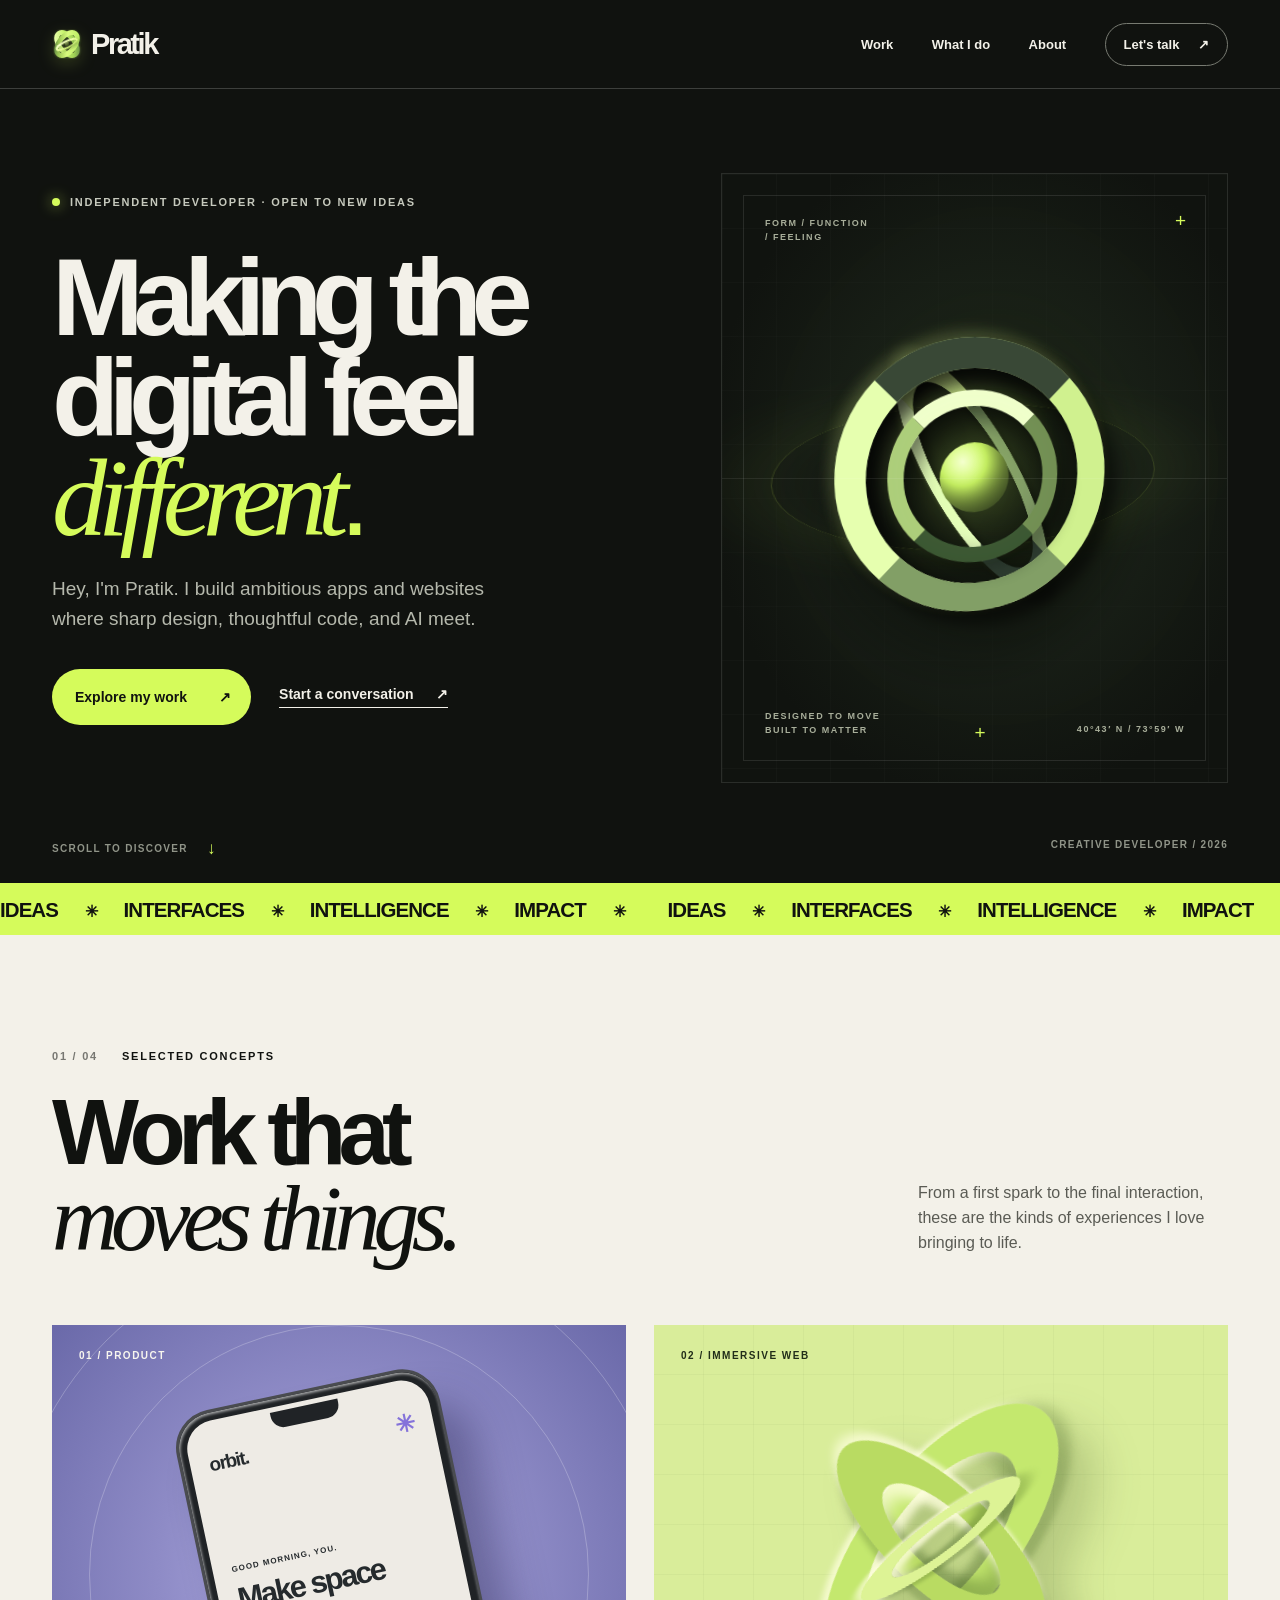
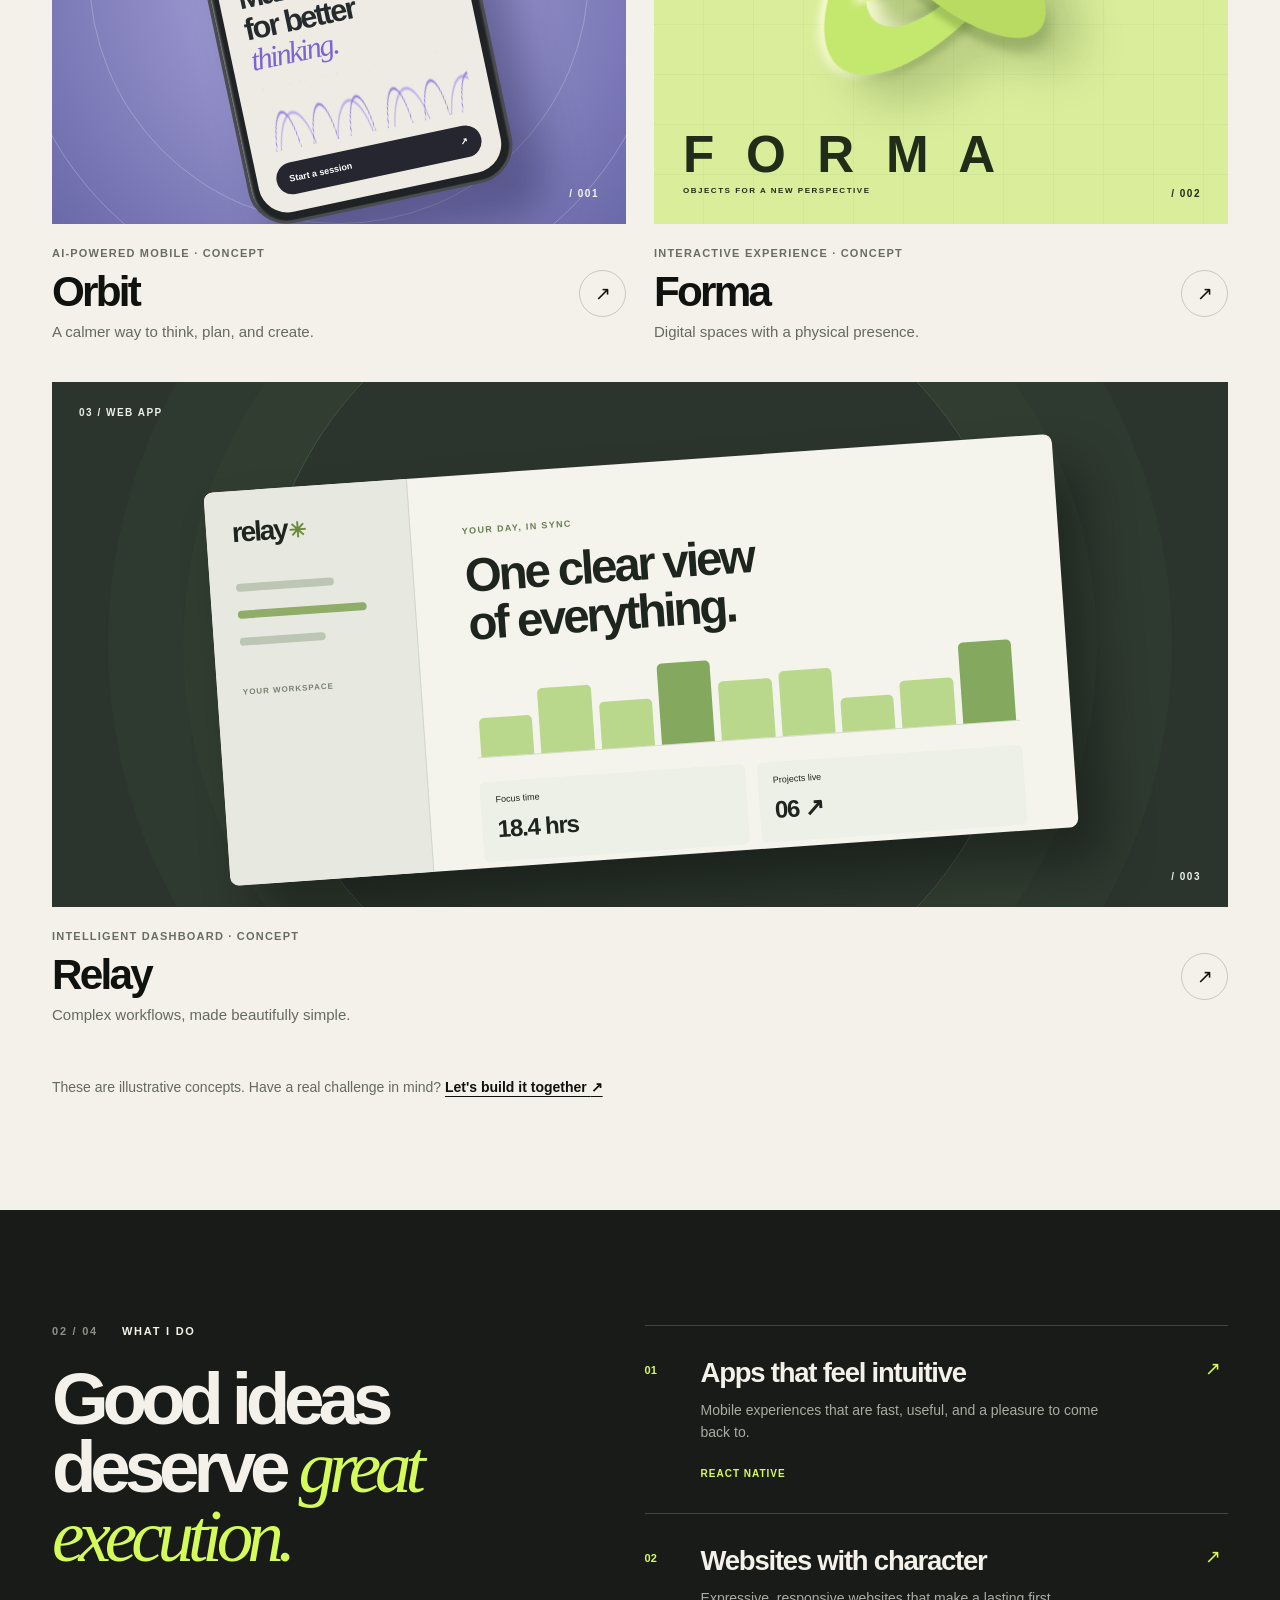
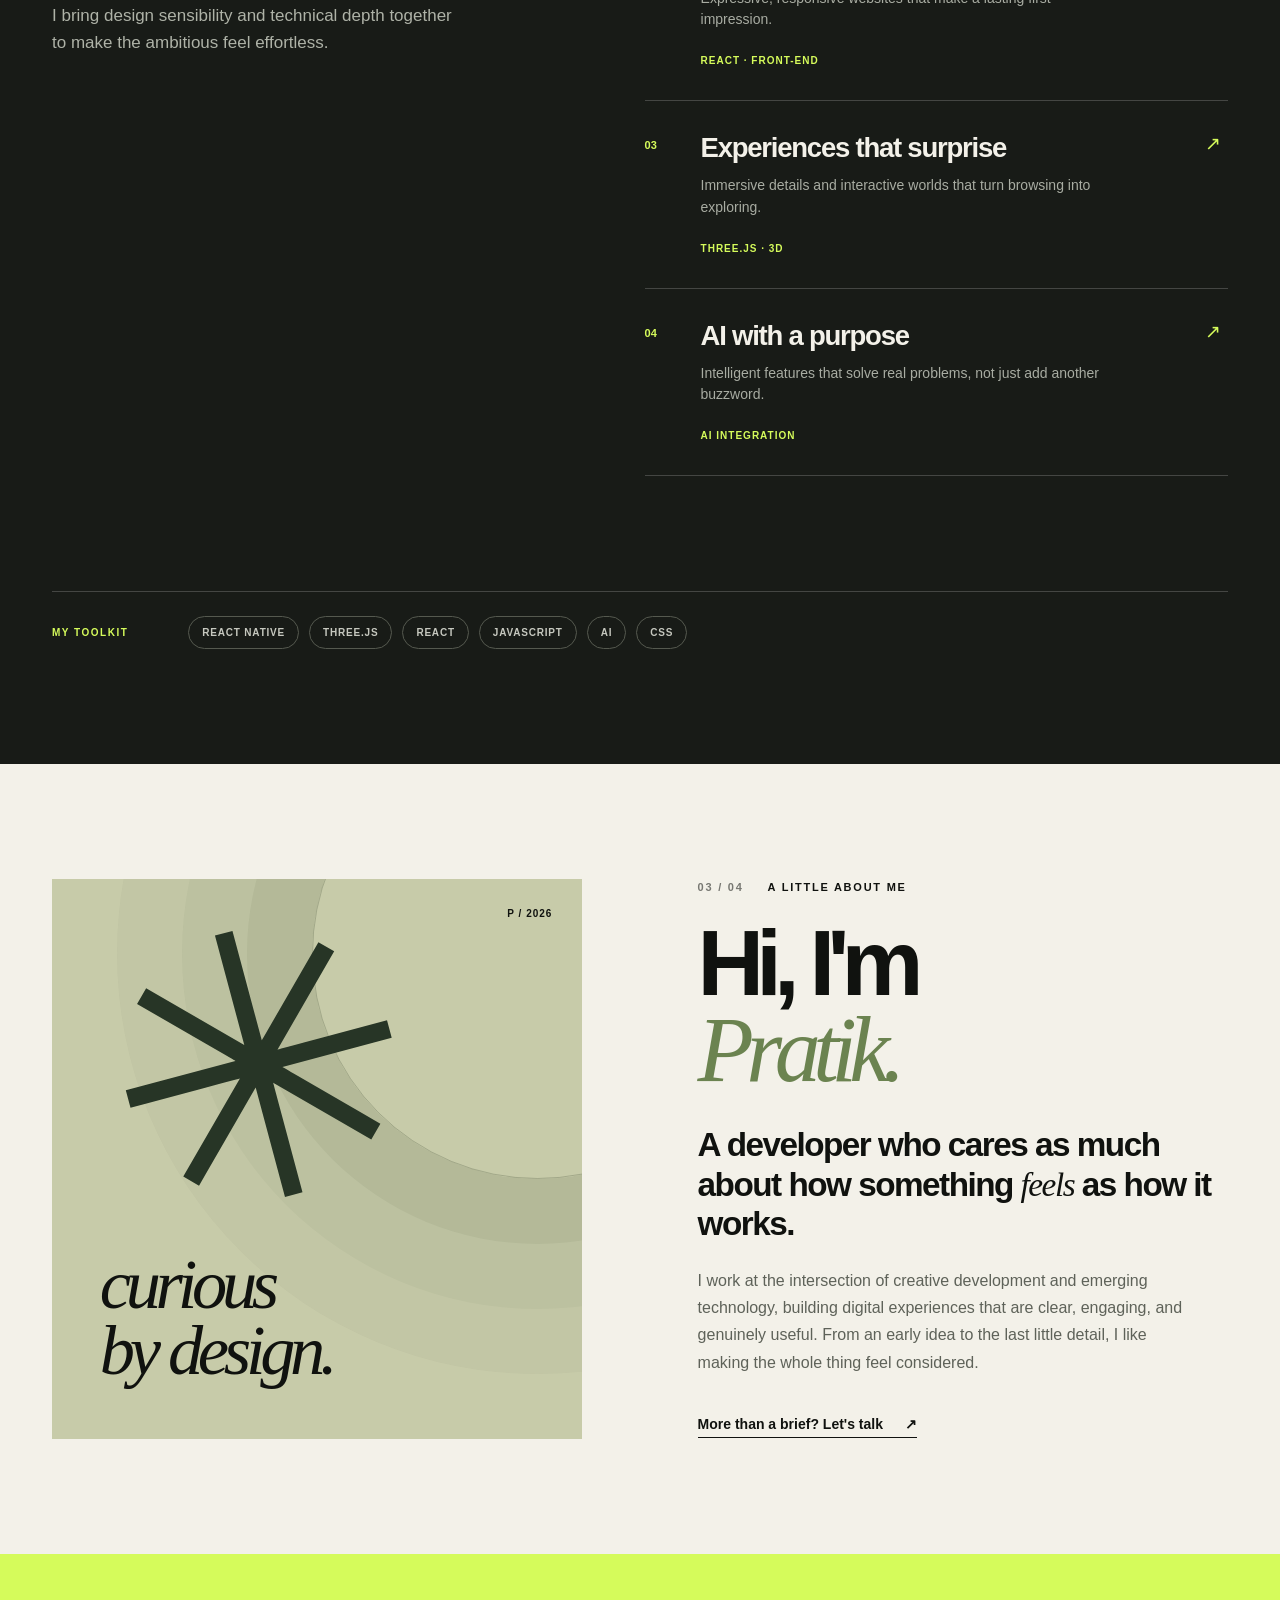
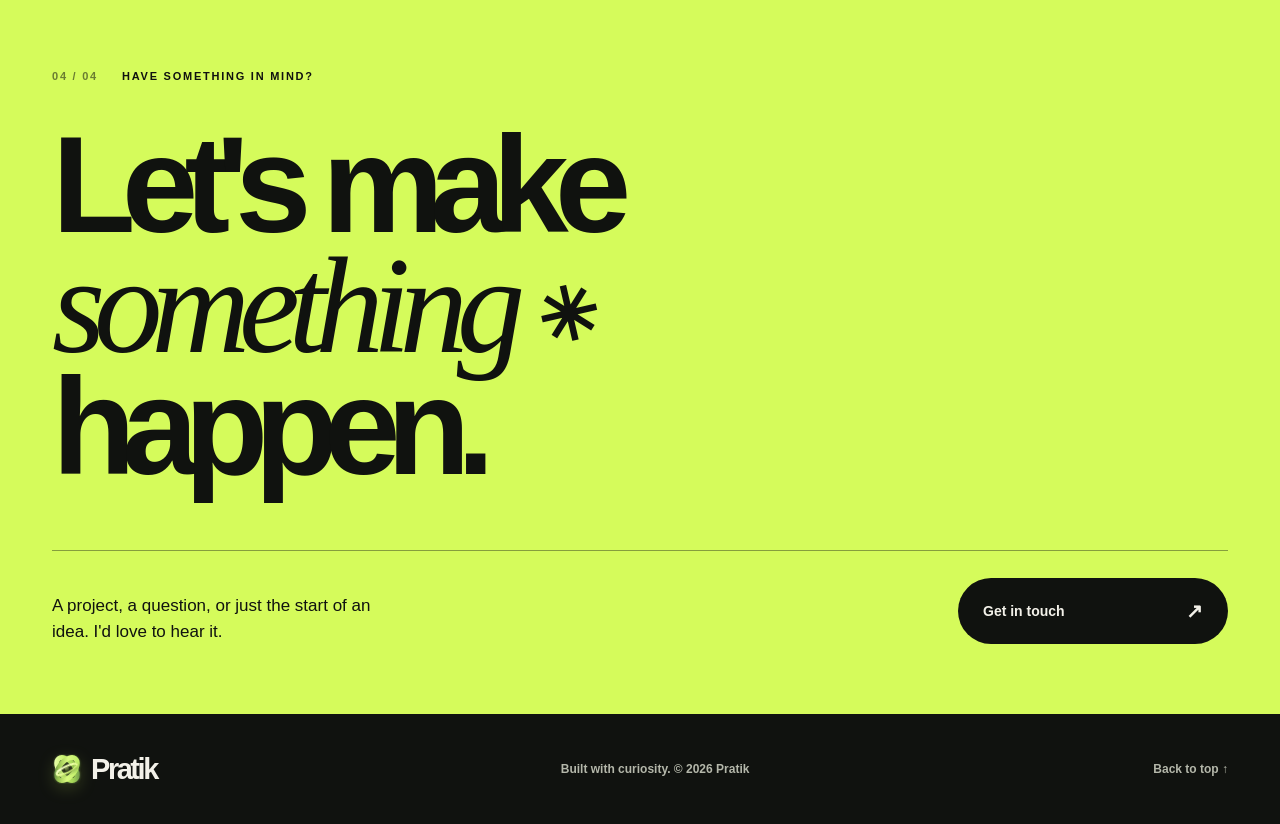
==== commit 03f11561: "fix: capitalize Pratik in header and footer wordmark" ====
--- a/Portfolio/index.html
+++ b/Portfolio/index.html
@@ -20,7 +20,7 @@
       <div class="header-inner page-width">
           <a class="wordmark" href="#top" aria-label="Pratik, back to top">
             <img class="wordmark-logo" src="assets/pratik-logo.svg" alt="" />
-            <span>pratik</span>
+            <span>Pratik</span>
         </a>
         <nav class="site-nav" aria-label="Main navigation">
           <a href="#work">Work</a>
@@ -190,6 +190,6 @@
       </section>
     </main>
 
-    <footer class="site-footer"><div class="page-width footer-inner"><a class="wordmark" href="#top" aria-label="Pratik, back to top"><img class="wordmark-logo" src="assets/pratik-logo.svg" alt="" /><span>pratik</span></a><span>Built with curiosity. © <span id="year">2026</span> Pratik</span><a href="#top">Back to top ↑</a></div></footer>
+    <footer class="site-footer"><div class="page-width footer-inner"><a class="wordmark" href="#top" aria-label="Pratik, back to top"><img class="wordmark-logo" src="assets/pratik-logo.svg" alt="" /><span>Pratik</span></a><span>Built with curiosity. © <span id="year">2026</span> Pratik</span><a href="#top">Back to top ↑</a></div></footer>
   </body>
 </html>
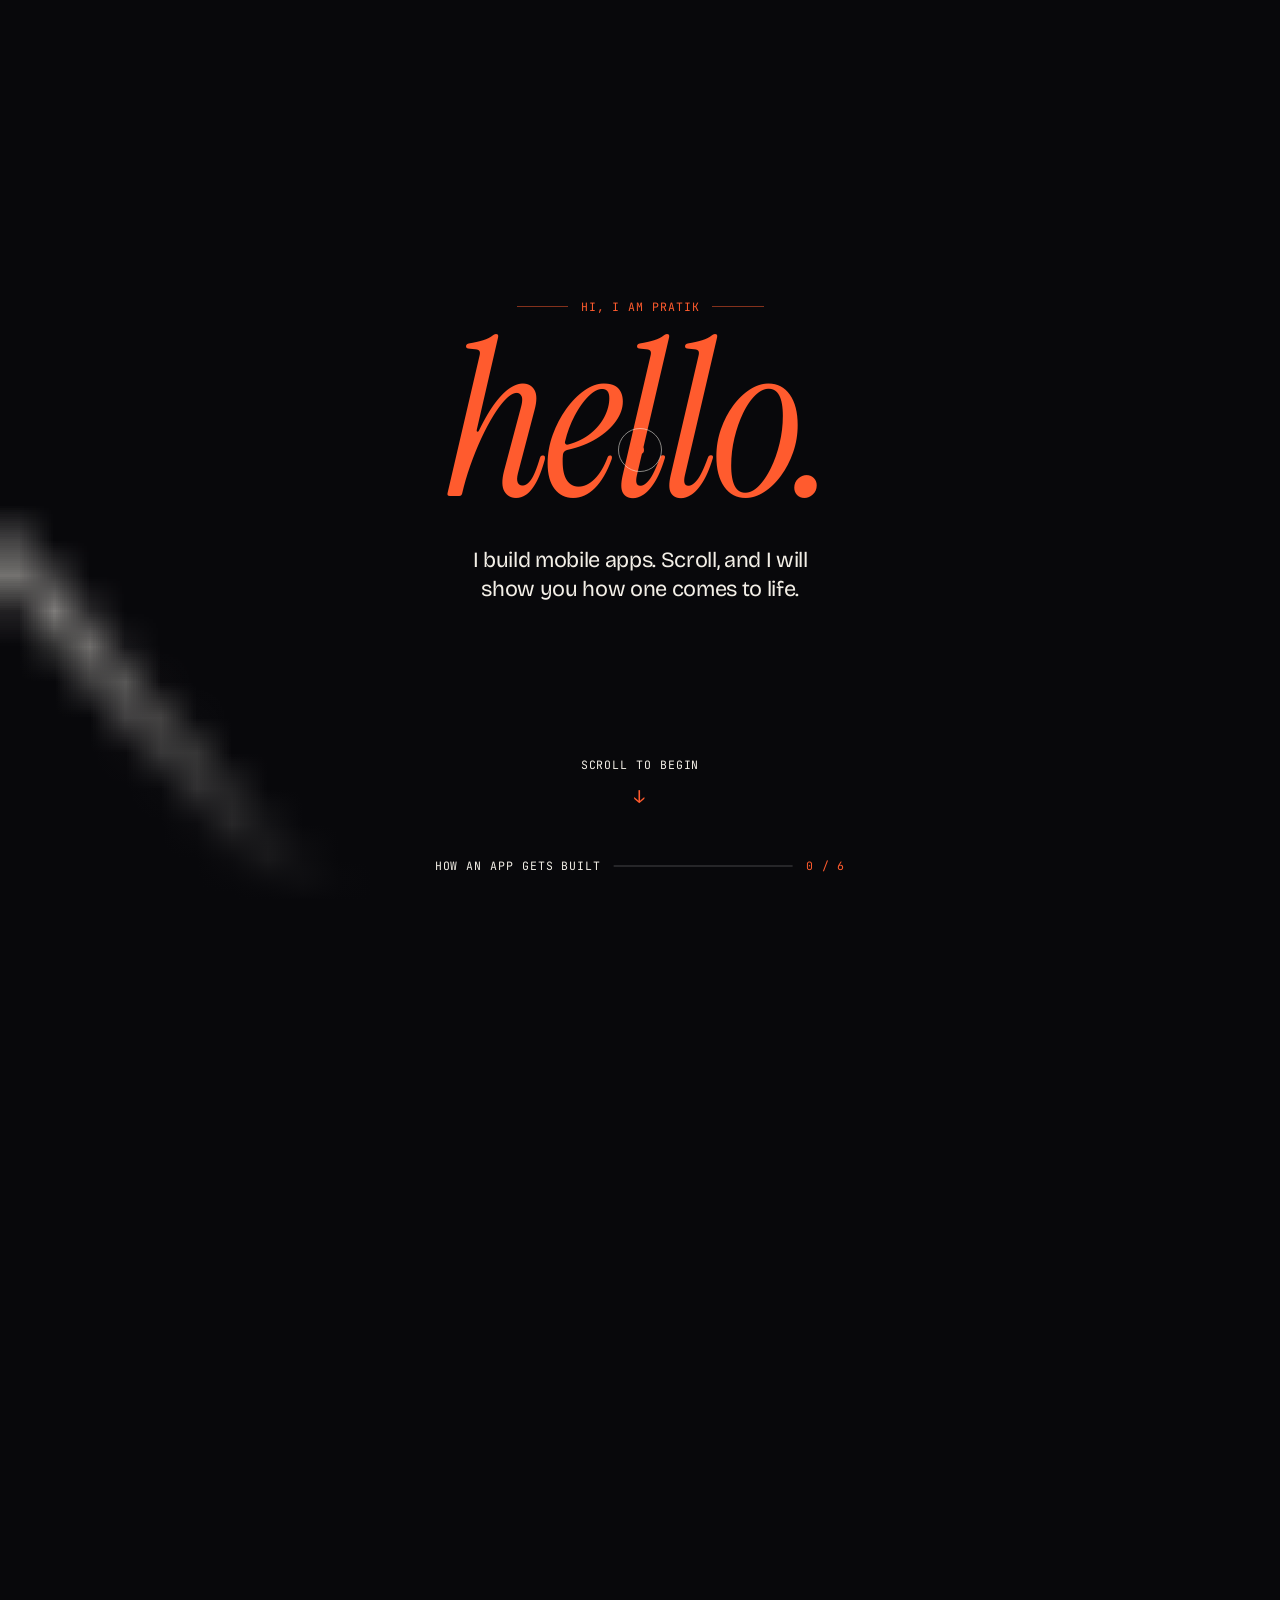
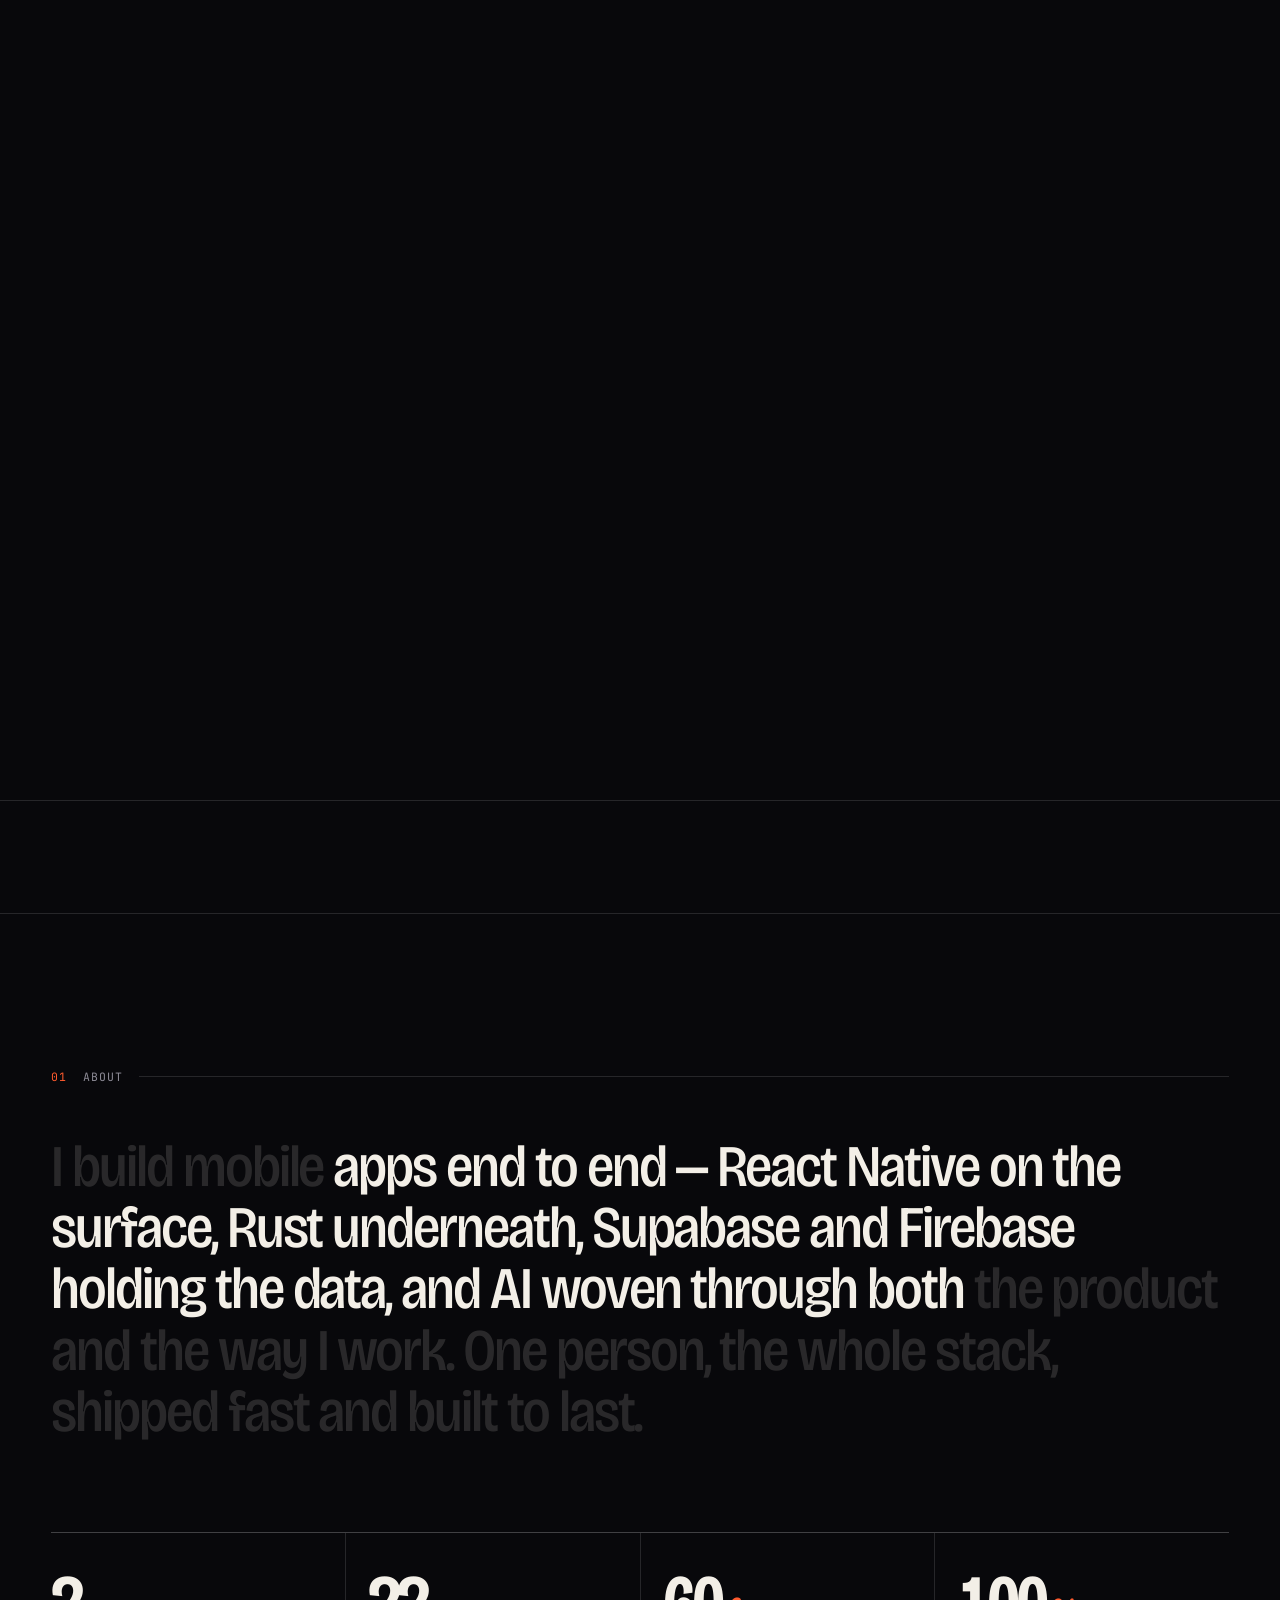
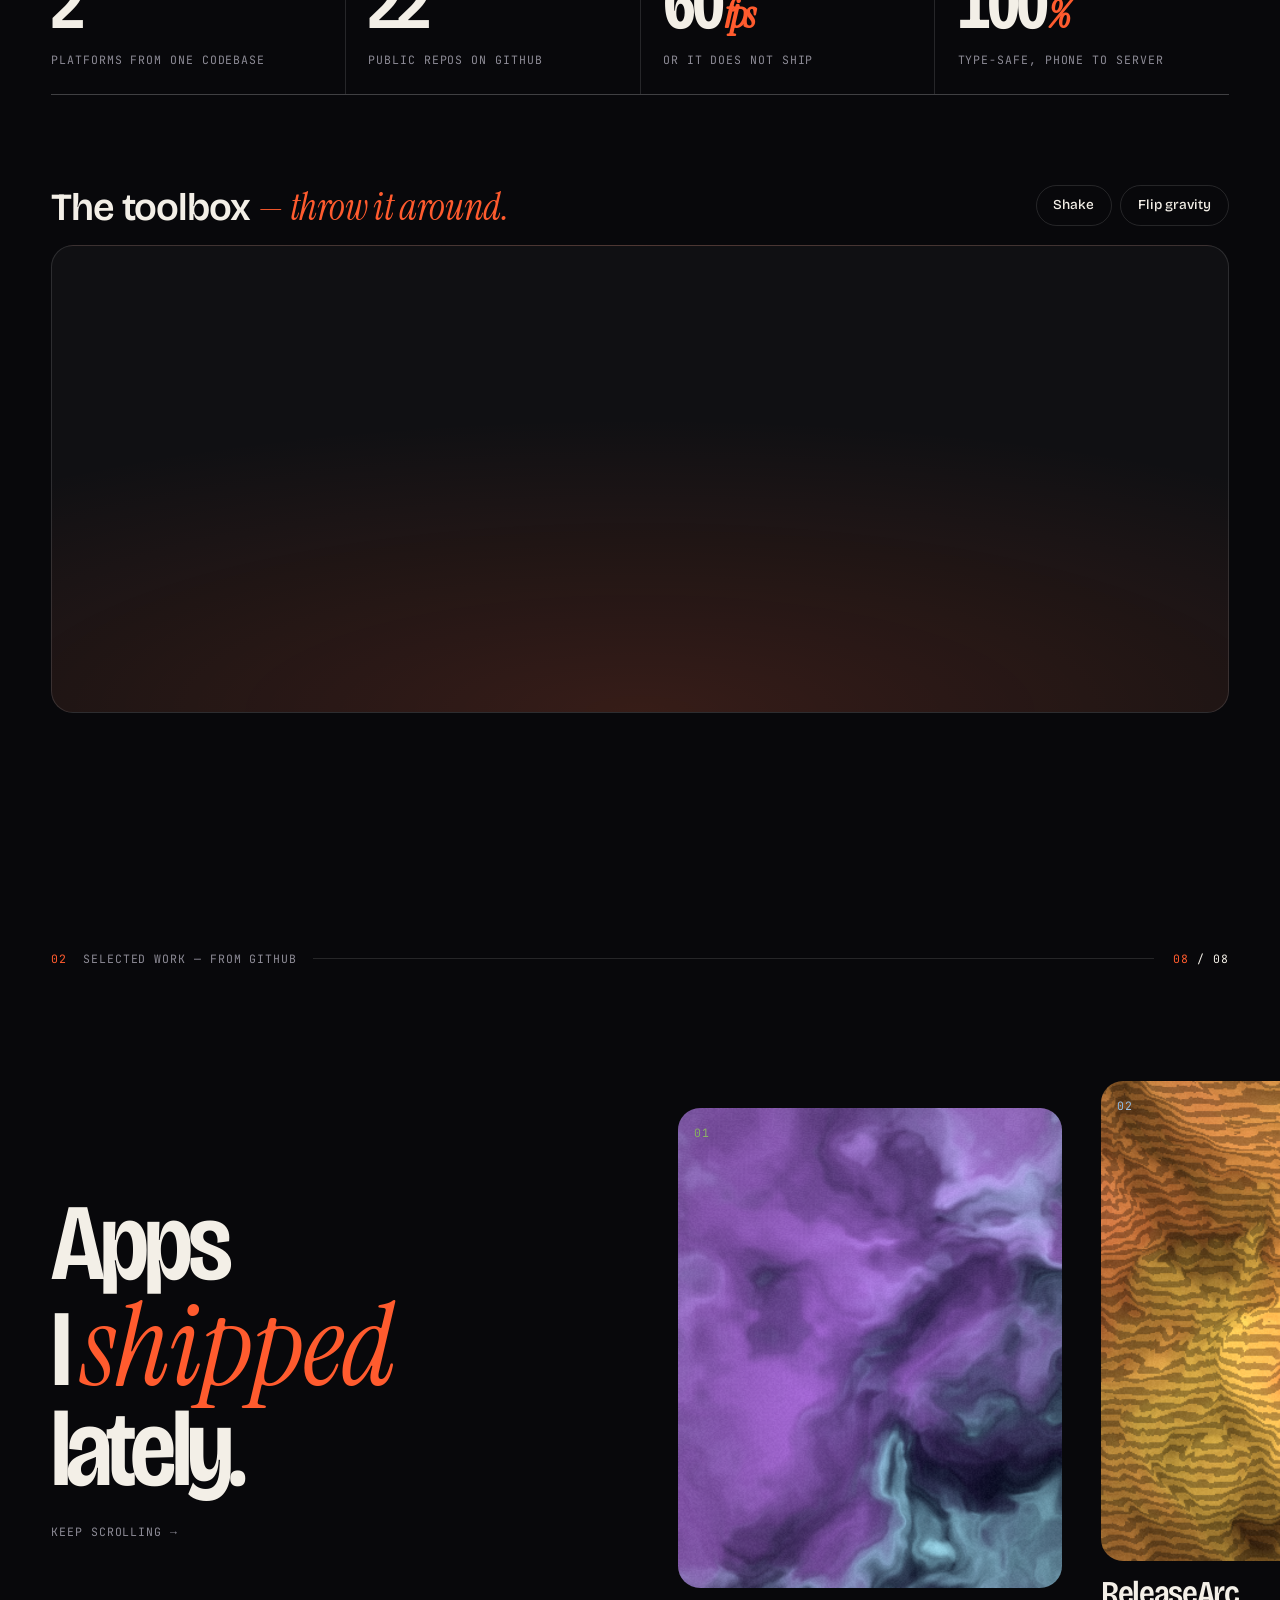
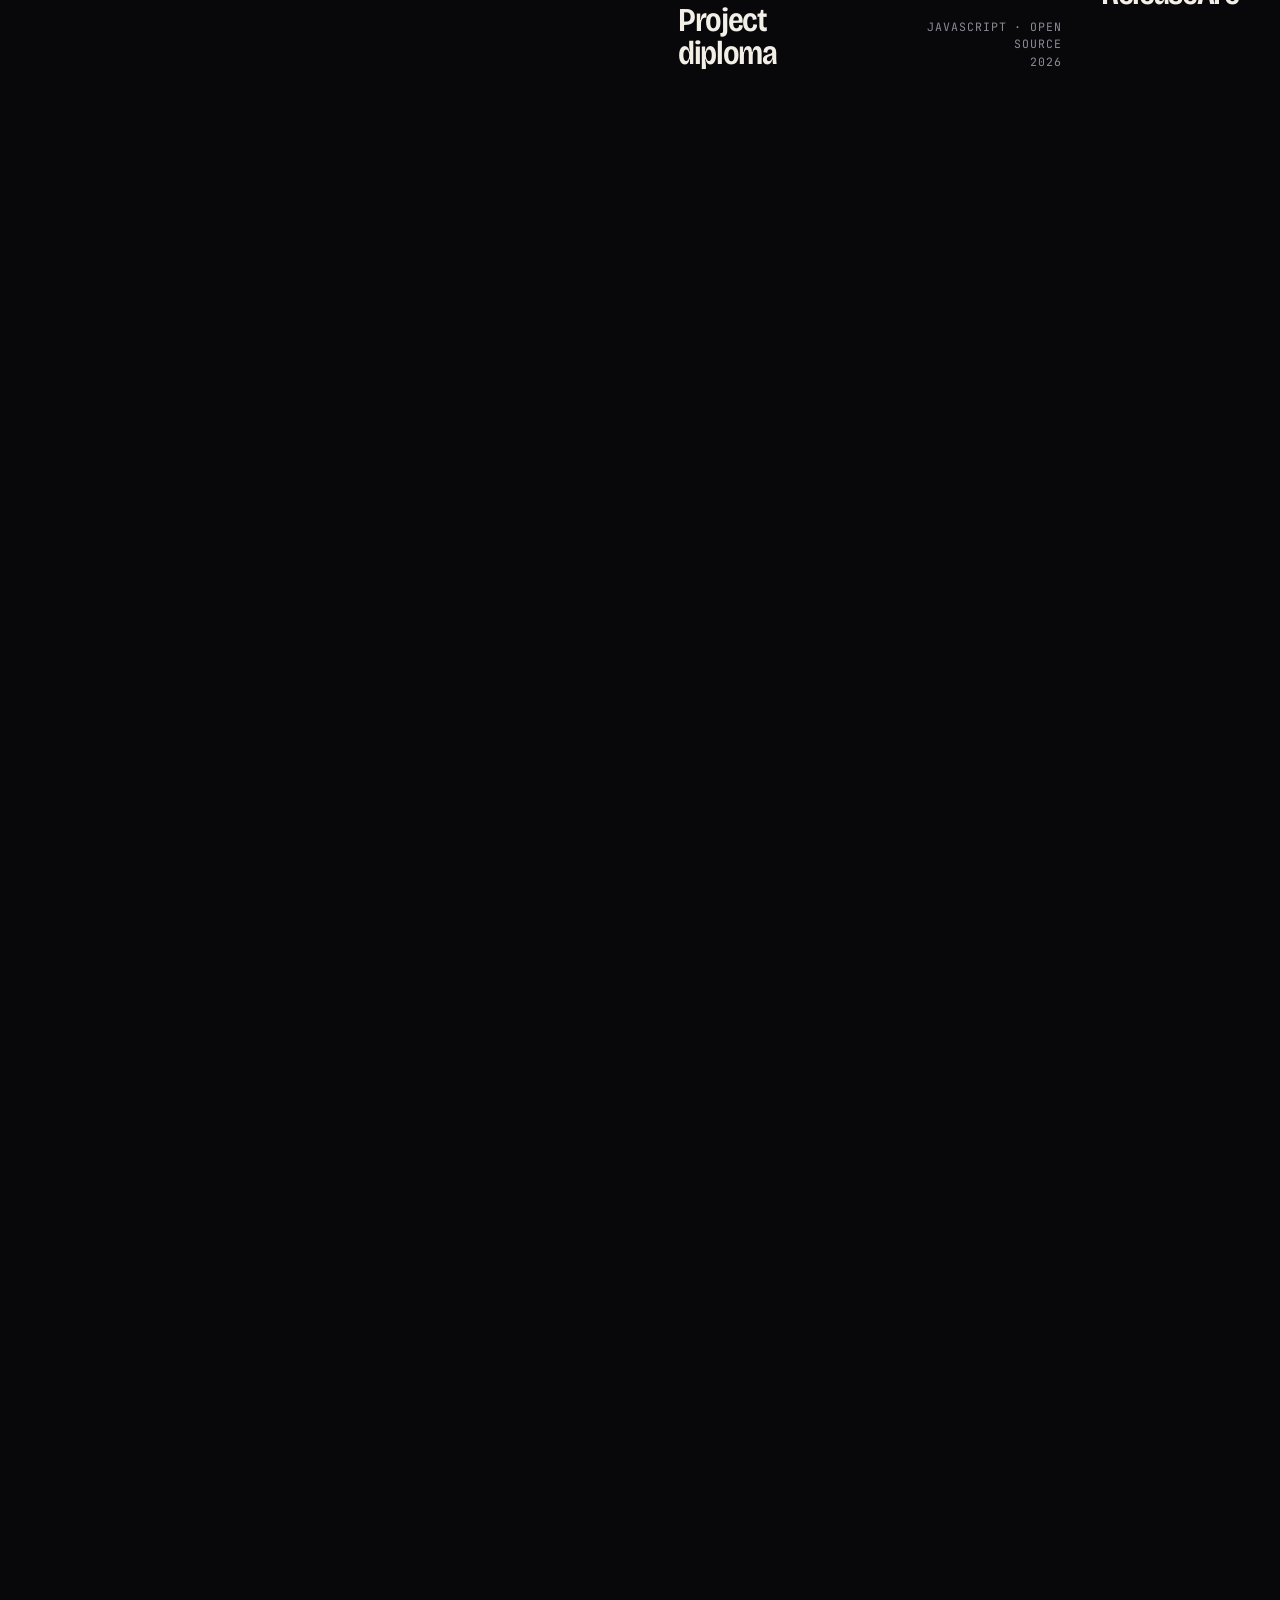
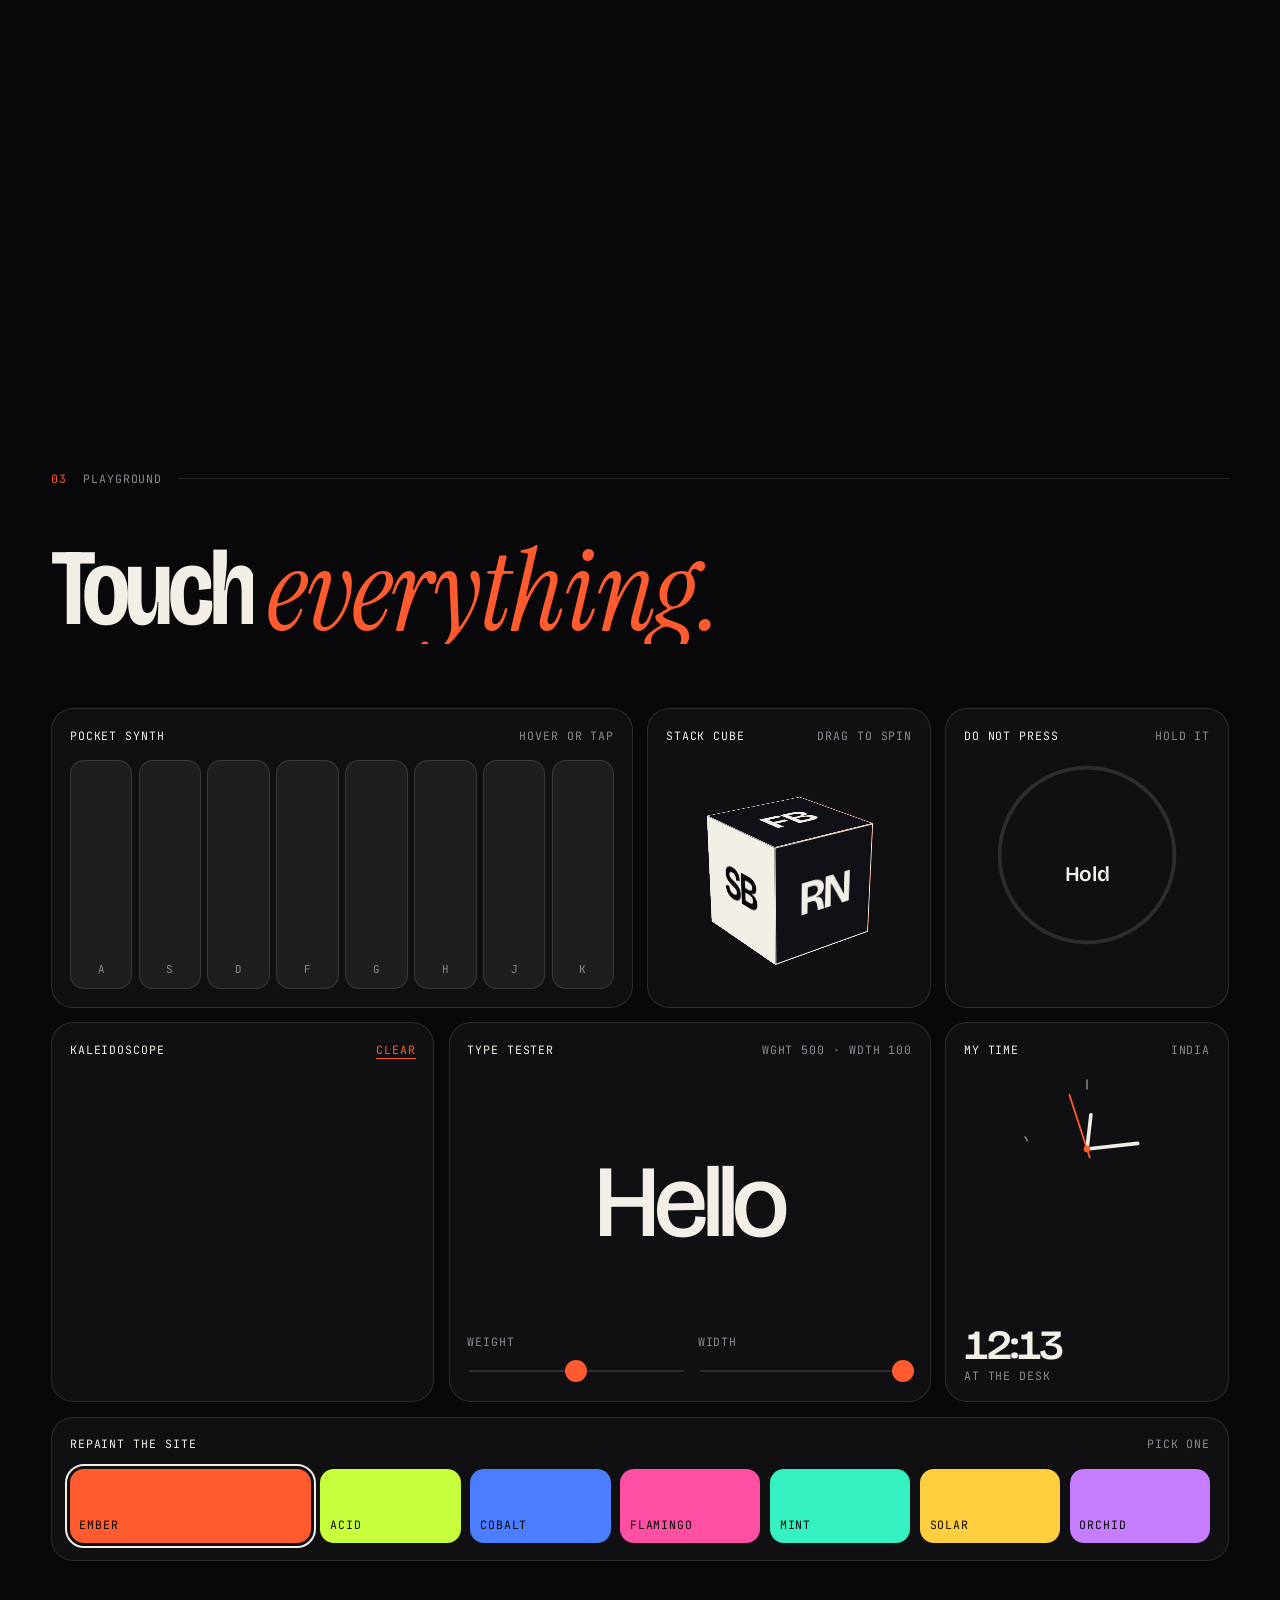
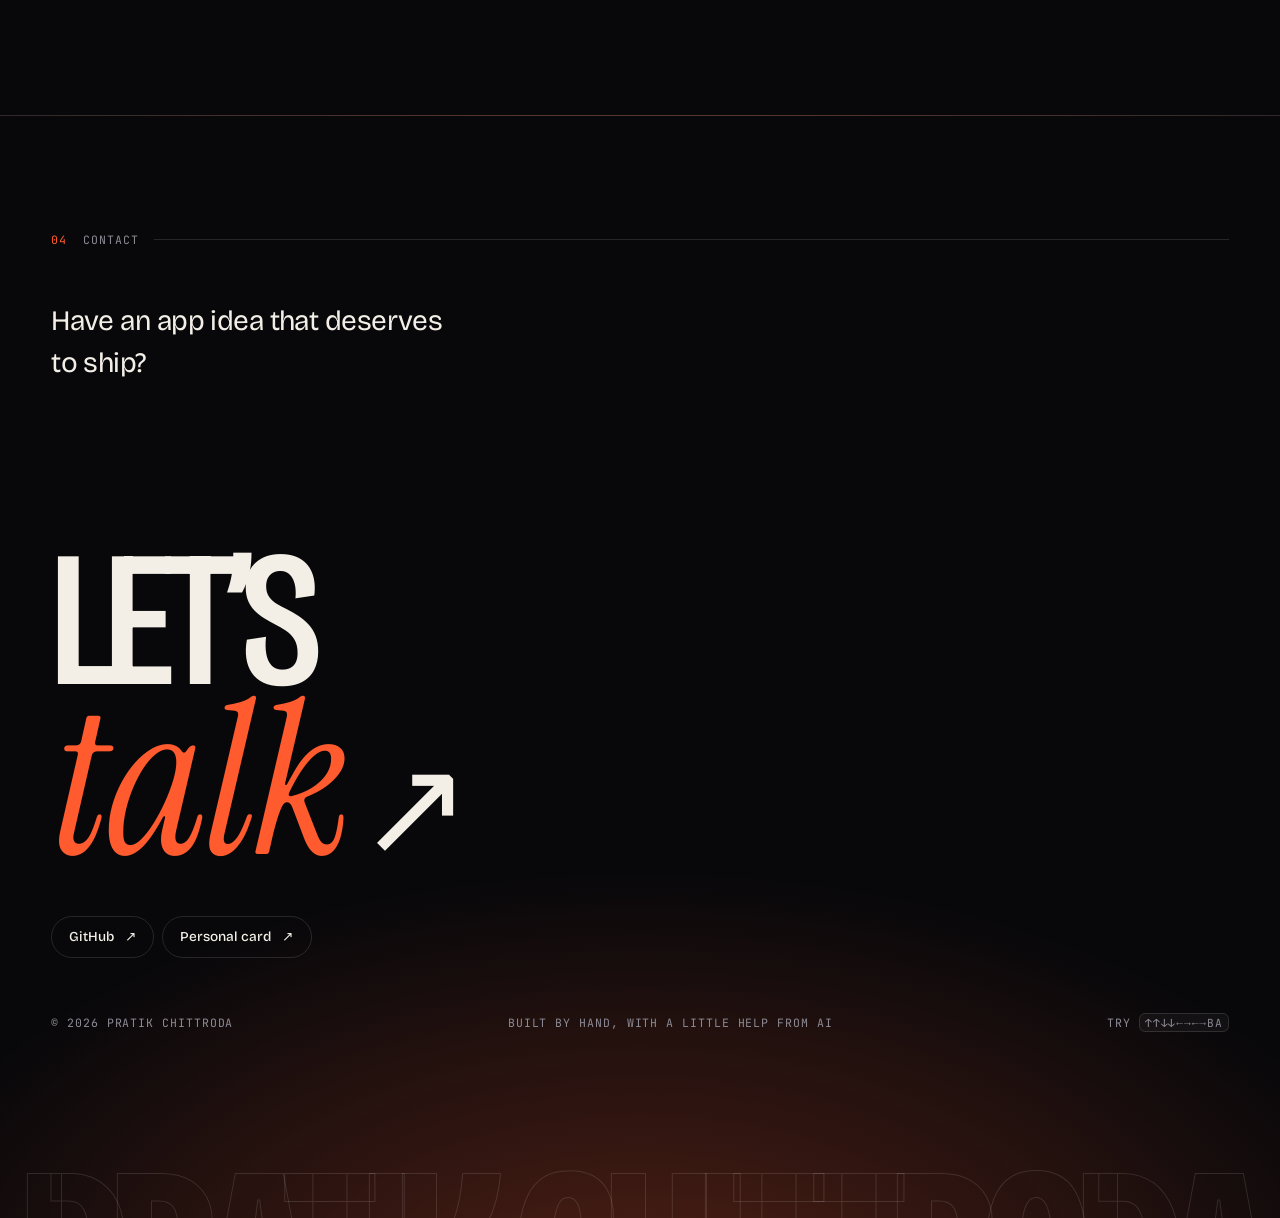
==== commit a970ccfb: "feat: replace /portfolio with the new interactive portfolio Swaps the old static portfolio for the b" ====
--- a/Portfolio/index.html
+++ b/Portfolio/index.html
@@ -1,195 +1,250 @@
 <!doctype html>
-<html lang="en">
+<html lang="en" data-theme="dark">
   <head>
     <meta charset="UTF-8" />
-    <meta name="viewport" content="width=device-width, initial-scale=1" />
-    <meta name="theme-color" content="#10120f" />
-    <meta
-      name="description"
-      content="Pratik is an AI-based developer building expressive apps and websites with React Native, Three.js, and React."
-    />
-    <link rel="icon" type="image/svg+xml" href="assets/pratik-logo.svg" />
-    <title>Pratik — Developer for what's next</title>
-    <link rel="stylesheet" href="styles.css" />
-    <script src="script.js" defer></script>
+    <meta name="viewport" content="width=device-width, initial-scale=1.0" />
+    <meta name="description" content="Portfolio of a mobile app developer building AI-native apps with React Native, Rust, Supabase and Firebase." />
+    <meta name="theme-color" content="#08080b" />
+    <link rel="icon" type="image/svg+xml" href="./favicon.svg" />
+    <title>Portfolio — Mobile App Developer</title>
+    <script type="module" crossorigin src="./assets/index-BMVzHRDg.js"></script>
+    <link rel="stylesheet" crossorigin href="./assets/index-DjUaKY1G.css">
   </head>
-  <body>
-    <a class="skip-link" href="#main">Skip to content</a>
-
-    <header class="site-header">
-      <div class="header-inner page-width">
-          <a class="wordmark" href="#top" aria-label="Pratik, back to top">
-            <img class="wordmark-logo" src="assets/pratik-logo.svg" alt="" />
-            <span>Pratik</span>
-        </a>
-        <nav class="site-nav" aria-label="Main navigation">
-          <a href="#work">Work</a>
-          <a href="#services">What I do</a>
-          <a href="#about">About</a>
-          <a href="#contact" class="nav-contact">Let's talk <span aria-hidden="true">↗</span></a>
-        </nav>
+  <body class="is-loading">
+    <!-- Preloader -->
+    <div class="preloader" id="preloader" aria-hidden="true">
+      <div class="preloader__top mono"><span data-bind="name"></span><span>Portfolio ©2026</span></div>
+      <div class="preloader__count"><span id="preloader-count">0</span><i>%</i></div>
+      <div class="preloader__bar"><span id="preloader-bar"></span></div>
+    </div>
+
+    <!-- Global chrome -->
+    <div class="progress" aria-hidden="true"><span id="progress-bar"></span></div>
+    <div class="cursor" id="cursor" aria-hidden="true"><div class="cursor__ring"><span class="cursor__label"></span></div><div class="cursor__dot"></div></div>
+    <canvas id="confetti" aria-hidden="true"></canvas>
+    <div class="toasts" id="toasts" role="status" aria-live="polite"></div>
+
+    <header class="header" id="header">
+      <a href="#top" class="logo" data-magnetic data-cursor="Top" aria-label="Back to top">
+        <span class="logo__mark" data-bind="initials"></span><sup>®</sup>
+      </a>
+      <nav class="nav" aria-label="Main">
+        <a href="#about" class="roll" data-sfx><span data-text="About">About</span></a>
+        <a href="#work" class="roll" data-sfx><span data-text="Work">Work</span></a>
+        <a href="#play" class="roll" data-sfx><span data-text="Playground">Playground</span></a>
+        <a href="#path" class="roll" data-sfx><span data-text="Path">Path</span></a>
+        <a href="#contact" class="roll" data-sfx><span data-text="Contact">Contact</span></a>
+      </nav>
+      <div class="header__tools">
+        <span class="mono header__time" id="header-time"></span>
+        <button class="chip" id="palette-open" data-magnetic data-sfx aria-label="Open command menu"><kbd>⌘</kbd><kbd>K</kbd></button>
+        <button class="chip chip--icon" id="sound-toggle" data-magnetic aria-pressed="false" aria-label="Toggle sound">
+          <span class="eq"><i></i><i></i><i></i><i></i></span>
+        </button>
+        <button class="chip chip--icon" id="theme-toggle" data-magnetic data-sfx aria-label="Toggle light and dark theme">
+          <span class="theme-orb"></span>
+        </button>
       </div>
     </header>
 
-    <main id="main">
-      <section class="hero" id="top" aria-labelledby="hero-title">
-        <div class="page-width hero-inner">
-          <div class="hero-copy">
-            <p class="eyebrow"><span class="status-dot" aria-hidden="true"></span> Independent developer · Open to new ideas</p>
-            <h1 id="hero-title">Making the<br />digital feel<br /><em>different<span class="period">.</span></em></h1>
-            <p class="hero-description">
-              Hey, I'm Pratik. I build ambitious apps and websites where sharp design, thoughtful code, and AI meet.
-            </p>
-            <div class="hero-actions">
-              <a class="button button-lime" href="#work">Explore my work <span aria-hidden="true">↗</span></a>
-              <a class="text-link text-link-light" href="#contact">Start a conversation <span aria-hidden="true">↗</span></a>
-            </div>
-          </div>
-
-          <div class="hero-visual" aria-hidden="true">
-            <div class="hero-visual-grid"></div>
-            <div class="visual-label visual-label-top">FORM / FUNCTION<br />/ FEELING</div>
-            <div class="visual-label visual-label-bottom">DESIGNED TO MOVE<br />BUILT TO MATTER</div>
-            <div class="orb-scene">
-              <div class="orb" id="hero-orb">
-                <div class="orb-halo"></div>
-                <div class="orb-ring orb-ring-one"></div>
-                <div class="orb-ring orb-ring-two"></div>
-                <div class="orb-ring orb-ring-three"></div>
-                <div class="orb-ring orb-ring-four"></div>
-                <div class="orb-core"></div>
+    <nav class="dots" id="dots" aria-label="Sections"></nav>
+
+    <main id="top">
+      <!-- HERO -->
+      <section class="hero" id="hero" data-section="Intro">
+        <div class="hero__media">
+          <canvas id="hero-gl"></canvas>
+        </div>
+        <div class="hero__words" id="hero-words"></div>
+        <div class="hero__hint mono" id="hero-hint" aria-hidden="true"><span>Scroll to begin</span><i>↓</i></div>
+        <div class="hero__hud mono" id="hero-hud" aria-hidden="true">
+          <span id="hero-hud-label">How an app gets built</span><i><b id="hero-hud-bar"></b></i><span id="hero-hud-n">0 / 6</span>
+        </div>
+        <div class="hero__top mono">
+          <span><b class="pulse"></b> <span id="avail">Available for select work</span></span>
+          <span data-bind="location"></span>
+          <span class="hide-s">Folio — Vol. 26</span>
+        </div>
+        <h1 class="hero__title" id="hero-title" aria-label="I build apps that feel alive">
+          <span class="line"><span class="line__in" data-vf>I build</span></span>
+          <span class="line line--r"><span class="line__in" data-vf>apps that</span></span>
+          <span class="line"><span class="line__in"><span data-vf>feel</span> <em class="serif accent" data-vf-skip>alive.</em></span></span>
+        </h1>
+        <div class="hero__bottom">
+          <p class="hero__lede"><span data-bind="name"></span> — <span class="scramble accent" id="role-scramble"></span><br />building AI-native mobile apps with React Native, Rust, Supabase and Firebase.</p>
+          <a href="#work" class="btn btn--ghost" data-magnetic data-cursor="Go" data-sfx><span>See the work</span><i>↓</i></a>
+          <div class="stamp" data-cursor="Hi!" aria-hidden="true">
+            <svg viewBox="0 0 120 120"><defs><path id="circ" d="M60,60 m-46,0 a46,46 0 1,1 92,0 a46,46 0 1,1 -92,0" /></defs>
+              <text><textPath href="#circ">SCROLL · DRAG · CLICK · PLAY · SCROLL · DRAG · CLICK · PLAY · </textPath></text></svg>
+            <span>✺</span>
+          </div>
+        </div>
+      </section>
+
+      <!-- MARQUEE -->
+      <div class="marquee" id="marquee" aria-hidden="true">
+        <div class="marquee__track">
+          <span>React Native <i>✺</i> Rust <i>✺</i> AI-native <i>✺</i> Supabase <i>✺</i> Firebase <i>✺</i> iOS + Android <i>✺</i>&nbsp;</span>
+          <span>React Native <i>✺</i> Rust <i>✺</i> AI-native <i>✺</i> Supabase <i>✺</i> Firebase <i>✺</i> iOS + Android <i>✺</i>&nbsp;</span>
+        </div>
+      </div>
+
+      <!-- ABOUT -->
+      <section class="about wrap" id="about" data-section="About">
+        <div class="eyebrow mono"><span>01</span> About</div>
+        <p class="about__statement" id="about-statement"></p>
+        <div class="stats" id="stats"></div>
+
+        <div class="lab">
+          <div class="lab__head">
+            <h3 class="h3">The toolbox <span class="serif accent">— throw it around.</span></h3>
+            <div class="lab__actions">
+              <button class="btn btn--sm" id="phys-shake" data-magnetic data-sfx><span>Shake</span></button>
+              <button class="btn btn--sm" id="phys-gravity" data-magnetic data-sfx><span>Flip gravity</span></button>
+            </div>
+          </div>
+          <div class="physics" id="physics" data-cursor="Drag"></div>
+        </div>
+      </section>
+
+      <!-- WORK -->
+      <section class="work" id="work" data-section="Work">
+        <div class="work__pin">
+          <div class="work__head wrap">
+            <div class="eyebrow mono"><span>02</span> Selected work</div>
+            <div class="work__count mono"><span id="work-index">01</span> / <span id="work-total">05</span></div>
+          </div>
+          <div class="work__track" id="work-track">
+            <div class="work__intro">
+              <h2 class="h2">Apps<br />I <em class="serif accent">shipped</em><br />lately.</h2>
+              <p class="mono muted">Keep scrolling →</p>
+            </div>
+          </div>
+        </div>
+      </section>
+
+      <!-- PLAYGROUND -->
+      <section class="play wrap" id="play" data-section="Playground">
+        <div class="eyebrow mono"><span>03</span> Playground</div>
+        <h2 class="h2 split">Touch <em class="serif accent">everything.</em></h2>
+        <div class="bento">
+          <article class="cell cell--synth" data-spot>
+            <header class="cell__head mono"><span>Pocket synth</span><span>Hover or tap</span></header>
+            <div class="synth" id="synth"></div>
+            <canvas class="synth__viz" id="synth-viz"></canvas>
+          </article>
+
+          <article class="cell cell--cube" data-spot data-cursor="Spin">
+            <header class="cell__head mono"><span>Stack cube</span><span>Drag to spin</span></header>
+            <div class="cube-scene" id="cube-scene">
+              <div class="cube" id="cube">
+                <div class="cube__f cube__f--1">RN</div><div class="cube__f cube__f--2">RS</div>
+                <div class="cube__f cube__f--3">AI</div><div class="cube__f cube__f--4">SB</div>
+                <div class="cube__f cube__f--5">FB</div><div class="cube__f cube__f--6">♥</div>
               </div>
             </div>
-            <div class="visual-cross visual-cross-one">+</div>
-            <div class="visual-cross visual-cross-two">+</div>
-            <div class="visual-coordinate">40°43′ N / 73°59′ W</div>
-          </div>
-        </div>
-        <div class="hero-bottom page-width">
-          <span>Scroll to discover <span aria-hidden="true">↓</span></span>
-          <span>Creative developer / 2026</span>
-        </div>
-      </section>
-
-      <div class="marquee" aria-label="Ideas. Interfaces. Intelligence. Impact.">
-        <div class="marquee-track" aria-hidden="true">
-          <span>IDEAS <b>✳</b> INTERFACES <b>✳</b> INTELLIGENCE <b>✳</b> IMPACT <b>✳</b></span>
-          <span>IDEAS <b>✳</b> INTERFACES <b>✳</b> INTELLIGENCE <b>✳</b> IMPACT <b>✳</b></span>
-        </div>
+          </article>
+
+          <article class="cell cell--accent" data-spot>
+            <header class="cell__head mono"><span>Repaint the site</span><span>Pick one</span></header>
+            <div class="swatches" id="swatches"></div>
+          </article>
+
+          <article class="cell cell--kal" data-spot data-cursor="Draw">
+            <header class="cell__head mono"><span>Kaleidoscope</span><button class="link mono" id="kal-clear" data-sfx>Clear</button></header>
+            <canvas id="kal"></canvas>
+          </article>
+
+          <article class="cell cell--type" data-spot>
+            <header class="cell__head mono"><span>Type tester</span><span id="type-read">wght 500 · wdth 100</span></header>
+            <div class="tester" id="tester" contenteditable="true" spellcheck="false" aria-label="Editable sample text">Hello</div>
+            <div class="tester__ctl">
+              <label class="mono">Weight<input type="range" id="t-wght" min="200" max="800" value="500" /></label>
+              <label class="mono">Width<input type="range" id="t-wdth" min="75" max="100" value="100" /></label>
+            </div>
+          </article>
+
+          <article class="cell cell--clock" data-spot>
+            <header class="cell__head mono"><span>My time</span><span id="clock-zone"></span></header>
+            <div class="clock">
+              <svg viewBox="0 0 100 100" id="clock-svg" aria-hidden="true">
+                <g id="clock-ticks"></g>
+                <line id="ch" x1="50" y1="50" x2="50" y2="27" /><line id="cm" x1="50" y1="50" x2="50" y2="16" /><line id="cs" x1="50" y1="56" x2="50" y2="12" />
+                <circle cx="50" cy="50" r="2.2" />
+              </svg>
+              <div><div class="clock__digits" id="clock-digits">--:--</div><div class="mono muted" id="clock-status"></div></div>
+            </div>
+          </article>
+
+          <article class="cell cell--hold" data-spot>
+            <header class="cell__head mono"><span>Do not press</span><span>Hold it</span></header>
+            <button class="hold" id="hold" data-cursor="Hold" aria-label="Press and hold">
+              <svg viewBox="0 0 100 100"><circle cx="50" cy="50" r="46" /><circle class="hold__ring" id="hold-ring" cx="50" cy="50" r="46" /></svg>
+              <span id="hold-label">Hold</span>
+            </button>
+          </article>
+        </div>
+      </section>
+
+      <!-- PATH -->
+      <section class="path wrap" id="path" data-section="Path">
+        <div class="eyebrow mono"><span>04</span> Path</div>
+        <h2 class="h2 split">The road <em class="serif accent">so far.</em></h2>
+        <div class="timeline" id="timeline">
+          <div class="timeline__rail"><span id="timeline-fill"></span></div>
+          <div class="timeline__items" id="timeline-items"></div>
+        </div>
+      </section>
+
+      <!-- WORDS -->
+      <section class="words wrap" id="words" data-section="Words">
+        <div class="eyebrow mono"><span>05</span> Kind words</div>
+        <div class="words__grid">
+          <h2 class="h2 split">Said by <em class="serif accent">people</em> I built with.</h2>
+          <div class="stack-wrap">
+            <div class="stack" id="stack" data-cursor="Drag"></div>
+            <p class="mono muted">Drag a card away →</p>
+          </div>
+        </div>
+      </section>
+
+      <!-- CONTACT -->
+      <section class="contact" id="contact" data-section="Contact">
+        <div class="wrap">
+          <div class="eyebrow mono"><span>06</span> Contact</div>
+          <p class="contact__kicker">Have an app idea that deserves to ship?</p>
+          <a class="contact__big" id="contact-big" href="#" data-cursor="Write">
+            <span class="contact__row" data-vf>Let’s</span>
+            <span class="contact__row"><em class="serif accent">talk</em><i class="contact__arrow">↗</i></span>
+          </a>
+          <div class="contact__meta">
+            <button class="btn" id="copy-email" data-magnetic data-sfx><span id="copy-email-label">Copy email</span><i>⧉</i></button>
+            <div class="socials" id="socials"></div>
+          </div>
+        </div>
+        <footer class="footer wrap mono">
+          <span>© 2026 <span data-bind="name"></span></span>
+          <span class="hide-s">Built by hand, with a little help from AI</span>
+          <span>Try <kbd>↑↑↓↓←→←→BA</kbd></span>
+        </footer>
+        <div class="footer__giant" id="footer-giant" aria-hidden="true" data-bind="name"></div>
+      </section>
+    </main>
+
+    <!-- Project detail -->
+    <div class="sheet" id="sheet" role="dialog" aria-modal="true" aria-hidden="true" aria-labelledby="sheet-title">
+      <button class="sheet__close btn btn--sm" id="sheet-close" data-magnetic><span>Close</span><i>✕</i></button>
+      <div class="sheet__body" id="sheet-body"></div>
+    </div>
+
+    <!-- Command palette -->
+    <div class="cmd" id="cmd" role="dialog" aria-modal="true" aria-hidden="true" aria-label="Command menu">
+      <div class="cmd__panel">
+        <input class="cmd__input" id="cmd-input" type="text" placeholder="Type a command or jump somewhere…" autocomplete="off" aria-label="Search commands" />
+        <ul class="cmd__list" id="cmd-list" role="listbox"></ul>
+        <div class="cmd__foot mono"><span><kbd>↑</kbd><kbd>↓</kbd> navigate</span><span><kbd>↵</kbd> run</span><span><kbd>esc</kbd> close</span></div>
       </div>
-
-      <section class="work section-pad" id="work" aria-labelledby="work-title">
-        <div class="page-width">
-          <div class="section-intro work-intro">
-            <div>
-              <p class="section-kicker"><span>01 / 04</span> Selected concepts</p>
-              <h2 id="work-title">Work that<br /><em>moves things.</em></h2>
-            </div>
-            <p>From a first spark to the final interaction, these are the kinds of experiences I love bringing to life.</p>
-          </div>
-
-          <div class="project-grid">
-            <details class="project-card project-card-orbit">
-              <summary>
-                <div class="project-art orbit-art" aria-hidden="true">
-                  <span class="art-corner">01 / PRODUCT</span>
-                  <div class="phone">
-                    <div class="phone-speaker"></div>
-                    <div class="phone-screen">
-                      <div class="phone-top"><span>orbit.</span><span>✳</span></div>
-                      <span class="phone-greeting">GOOD MORNING, YOU.</span>
-                      <strong>Make space<br />for better<br /><i>thinking.</i></strong>
-                      <div class="phone-wave"></div>
-                      <div class="phone-pill">Start a session <span>↗</span></div>
-                    </div>
-                  </div>
-                  <span class="art-number">/ 001</span>
-                </div>
-                <div class="project-meta">
-                  <div><span class="project-type">AI-powered mobile · Concept</span><h3>Orbit</h3><p>A calmer way to think, plan, and create.</p></div>
-                  <span class="project-toggle" aria-hidden="true">↗</span>
-                </div>
-              </summary>
-              <div class="project-detail"><p>An exploration of how an AI companion can feel less like a tool and more like a natural part of your creative flow. Imagined for React Native and thoughtful, human-centered interactions.</p><span>React Native / AI / Product design</span></div>
-            </details>
-
-            <details class="project-card project-card-forma">
-              <summary>
-                <div class="project-art forma-art" aria-hidden="true">
-                  <span class="art-corner">02 / IMMERSIVE WEB</span>
-                  <div class="forma-sculpture"><span></span><span></span><span></span></div>
-                  <div class="forma-caption"><span>F O R M A</span><small>OBJECTS FOR A NEW PERSPECTIVE</small></div>
-                  <span class="art-number">/ 002</span>
-                </div>
-                <div class="project-meta">
-                  <div><span class="project-type">Interactive experience · Concept</span><h3>Forma</h3><p>Digital spaces with a physical presence.</p></div>
-                  <span class="project-toggle" aria-hidden="true">↗</span>
-                </div>
-              </summary>
-              <div class="project-detail"><p>A concept for a tactile, expressive online showroom where every movement reveals a new perspective. Made to explore the intersection of Three.js, storytelling, and commerce.</p><span>Three.js / React / Creative development</span></div>
-            </details>
-
-            <details class="project-card project-card-relay">
-              <summary>
-                <div class="project-art relay-art" aria-hidden="true">
-                  <span class="art-corner">03 / WEB APP</span>
-                  <div class="relay-board">
-                    <div class="relay-sidebar"><b>relay<span>✳</span></b><i></i><i></i><i></i><small>YOUR WORKSPACE</small></div>
-                    <div class="relay-main"><span class="relay-eyebrow">YOUR DAY, IN SYNC</span><strong>One clear view<br />of everything.</strong><div class="relay-graph"><span></span><span></span><span></span><span></span><span></span><span></span><span></span><span></span><span></span></div><div class="relay-mini"><span>Focus time<br /><b>18.4 hrs</b></span><span>Projects live<br /><b>06 ↗</b></span></div></div>
-                  </div>
-                  <span class="art-number">/ 003</span>
-                </div>
-                <div class="project-meta">
-                  <div><span class="project-type">Intelligent dashboard · Concept</span><h3>Relay</h3><p>Complex workflows, made beautifully simple.</p></div>
-                  <span class="project-toggle" aria-hidden="true">↗</span>
-                </div>
-              </summary>
-              <div class="project-detail"><p>A cleaner home for busy teams: useful signals, less noise, and interfaces that get out of the way. A concept for a fast React dashboard with smart workflow assistance.</p><span>React / AI / Interface systems</span></div>
-            </details>
-          </div>
-          <p class="work-note">These are illustrative concepts. Have a real challenge in mind? <a href="#contact">Let's build it together <span aria-hidden="true">↗</span></a></p>
-        </div>
-      </section>
-
-      <section class="services section-pad" id="services" aria-labelledby="services-title">
-        <div class="page-width services-layout">
-          <div class="services-heading">
-            <p class="section-kicker"><span>02 / 04</span> What I do</p>
-            <h2 id="services-title">Good ideas<br />deserve <em>great<br />execution.</em></h2>
-            <p>I bring design sensibility and technical depth together to make the ambitious feel effortless.</p>
-          </div>
-          <div class="services-list">
-            <article class="service-item"><span class="service-index">01</span><div><h3>Apps that feel intuitive</h3><p>Mobile experiences that are fast, useful, and a pleasure to come back to.</p><span class="service-tag">React Native</span></div><span class="service-symbol" aria-hidden="true">↗</span></article>
-            <article class="service-item"><span class="service-index">02</span><div><h3>Websites with character</h3><p>Expressive, responsive websites that make a lasting first impression.</p><span class="service-tag">React · Front-end</span></div><span class="service-symbol" aria-hidden="true">↗</span></article>
-            <article class="service-item"><span class="service-index">03</span><div><h3>Experiences that surprise</h3><p>Immersive details and interactive worlds that turn browsing into exploring.</p><span class="service-tag">Three.js · 3D</span></div><span class="service-symbol" aria-hidden="true">↗</span></article>
-            <article class="service-item"><span class="service-index">04</span><div><h3>AI with a purpose</h3><p>Intelligent features that solve real problems, not just add another buzzword.</p><span class="service-tag">AI integration</span></div><span class="service-symbol" aria-hidden="true">↗</span></article>
-          </div>
-        </div>
-        <div class="page-width stack-line"><span>MY TOOLKIT</span><div><span>REACT NATIVE</span><span>THREE.JS</span><span>REACT</span><span>JAVASCRIPT</span><span>AI</span><span>CSS</span></div></div>
-      </section>
-
-      <section class="about section-pad" id="about" aria-labelledby="about-title">
-        <div class="page-width about-layout">
-          <div class="about-visual" aria-hidden="true"><span class="about-asterisk">✳</span><span class="about-signature">curious<br />by design.</span><span class="about-small">P / 2026</span></div>
-          <div class="about-copy">
-            <p class="section-kicker"><span>03 / 04</span> A little about me</p>
-            <h2 id="about-title">Hi, I'm<br /><em>Pratik.</em></h2>
-            <p class="about-lead">A developer who cares as much about how something <i>feels</i> as how it works.</p>
-            <p>I work at the intersection of creative development and emerging technology, building digital experiences that are clear, engaging, and genuinely useful. From an early idea to the last little detail, I like making the whole thing feel considered.</p>
-            <a class="text-link" href="#contact">More than a brief? Let's talk <span aria-hidden="true">↗</span></a>
-          </div>
-        </div>
-      </section>
-
-      <section class="contact" id="contact" aria-labelledby="contact-title">
-        <div class="page-width contact-inner">
-          <p class="section-kicker"><span>04 / 04</span> Have something in mind?</p>
-          <h2 id="contact-title">Let's make<br /><em>something</em> <span class="contact-star" aria-hidden="true">✳</span><br />happen.</h2>
-          <div class="contact-bottom"><p>A project, a question, or just the start of an idea. I'd love to hear it.</p><a class="contact-button" href="mailto:pratik@example.com?subject=Let%27s%20build%20something">Get in touch <span aria-hidden="true">↗</span></a></div>
-        </div>
-      </section>
-    </main>
-
-    <footer class="site-footer"><div class="page-width footer-inner"><a class="wordmark" href="#top" aria-label="Pratik, back to top"><img class="wordmark-logo" src="assets/pratik-logo.svg" alt="" /><span>Pratik</span></a><span>Built with curiosity. © <span id="year">2026</span> Pratik</span><a href="#top">Back to top ↑</a></div></footer>
+    </div>
+
   </body>
 </html>
--- a/Portfolio/assets/index-DjUaKY1G.css
+++ b/Portfolio/assets/index-DjUaKY1G.css
@@ -0,0 +1 @@
+@font-face{font-family:Bricolage Grotesque Variable;font-style:normal;font-display:swap;font-weight:200 800;font-stretch:75% 100%;src:url(./bricolage-grotesque-vietnamese-standard-normal-Br4FGdAc.woff2)format("woff2-variations");unicode-range:U+102-103,U+110-111,U+128-129,U+168-169,U+1A0-1A1,U+1AF-1B0,U+300-301,U+303-304,U+308-309,U+323,U+329,U+1EA0-1EF9,U+20AB}@font-face{font-family:Bricolage Grotesque Variable;font-style:normal;font-display:swap;font-weight:200 800;font-stretch:75% 100%;src:url(./bricolage-grotesque-latin-ext-standard-normal-qp-RdZgh.woff2)format("woff2-variations");unicode-range:U+100-2BA,U+2BD-2C5,U+2C7-2CC,U+2CE-2D7,U+2DD-2FF,U+304,U+308,U+329,U+1D00-1DBF,U+1E00-1E9F,U+1EF2-1EFF,U+2020,U+20A0-20AB,U+20AD-20C0,U+2113,U+2C60-2C7F,U+A720-A7FF}@font-face{font-family:Bricolage Grotesque Variable;font-style:normal;font-display:swap;font-weight:200 800;font-stretch:75% 100%;src:url(./bricolage-grotesque-latin-standard-normal-C5Lc8Qmc.woff2)format("woff2-variations");unicode-range:U+??,U+131,U+152-153,U+2BB-2BC,U+2C6,U+2DA,U+2DC,U+304,U+308,U+329,U+2000-206F,U+20AC,U+2122,U+2191,U+2193,U+2212,U+2215,U+FEFF,U+FFFD}@font-face{font-family:Instrument Serif;font-style:italic;font-display:swap;font-weight:400;src:url(./instrument-serif-latin-ext-400-italic-C9HzH3YL.woff2)format("woff2"),url(./instrument-serif-latin-ext-400-italic-D7-lnxEk.woff)format("woff");unicode-range:U+100-2BA,U+2BD-2C5,U+2C7-2CC,U+2CE-2D7,U+2DD-2FF,U+304,U+308,U+329,U+1D00-1DBF,U+1E00-1E9F,U+1EF2-1EFF,U+2020,U+20A0-20AB,U+20AD-20C0,U+2113,U+2C60-2C7F,U+A720-A7FF}@font-face{font-family:Instrument Serif;font-style:italic;font-display:swap;font-weight:400;src:url(./instrument-serif-latin-400-italic-DKMiL14s.woff2)format("woff2"),url(./instrument-serif-latin-400-italic-u__WvvIK.woff)format("woff");unicode-range:U+??,U+131,U+152-153,U+2BB-2BC,U+2C6,U+2DA,U+2DC,U+304,U+308,U+329,U+2000-206F,U+20AC,U+2122,U+2191,U+2193,U+2212,U+2215,U+FEFF,U+FFFD}@font-face{font-family:JetBrains Mono Variable;font-style:normal;font-display:swap;font-weight:100 800;src:url([data-uri])format("woff2-variations");unicode-range:U+460-52F,U+1C80-1C8A,U+20B4,U+2DE0-2DFF,U+A640-A69F,U+FE2E-FE2F}@font-face{font-family:JetBrains Mono Variable;font-style:normal;font-display:swap;font-weight:100 800;src:url(./jetbrains-mono-cyrillic-wght-normal-D73BlboJ.woff2)format("woff2-variations");unicode-range:U+301,U+400-45F,U+490-491,U+4B0-4B1,U+2116}@font-face{font-family:JetBrains Mono Variable;font-style:normal;font-display:swap;font-weight:100 800;src:url(./jetbrains-mono-greek-wght-normal-Bw9x6K1M.woff2)format("woff2-variations");unicode-range:U+370-377,U+37A-37F,U+384-38A,U+38C,U+38E-3A1,U+3A3-3FF}@font-face{font-family:JetBrains Mono Variable;font-style:normal;font-display:swap;font-weight:100 800;src:url(./jetbrains-mono-vietnamese-wght-normal-Bt-aOZkq.woff2)format("woff2-variations");unicode-range:U+102-103,U+110-111,U+128-129,U+168-169,U+1A0-1A1,U+1AF-1B0,U+300-301,U+303-304,U+308-309,U+323,U+329,U+1EA0-1EF9,U+20AB}@font-face{font-family:JetBrains Mono Variable;font-style:normal;font-display:swap;font-weight:100 800;src:url(./jetbrains-mono-latin-ext-wght-normal-DBQx-q_a.woff2)format("woff2-variations");unicode-range:U+100-2BA,U+2BD-2C5,U+2C7-2CC,U+2CE-2D7,U+2DD-2FF,U+304,U+308,U+329,U+1D00-1DBF,U+1E00-1E9F,U+1EF2-1EFF,U+2020,U+20A0-20AB,U+20AD-20C0,U+2113,U+2C60-2C7F,U+A720-A7FF}@font-face{font-family:JetBrains Mono Variable;font-style:normal;font-display:swap;font-weight:100 800;src:url(./jetbrains-mono-latin-wght-normal-B9CIFXIH.woff2)format("woff2-variations");unicode-range:U+??,U+131,U+152-153,U+2BB-2BC,U+2C6,U+2DA,U+2DC,U+304,U+308,U+329,U+2000-206F,U+20AC,U+2122,U+2191,U+2193,U+2212,U+2215,U+FEFF,U+FFFD}html.lenis,html.lenis body{height:auto}.lenis:not(.lenis-autoToggle).lenis-stopped{overflow:clip}.lenis [data-lenis-prevent],.lenis [data-lenis-prevent-wheel],.lenis [data-lenis-prevent-touch],.lenis [data-lenis-prevent-vertical],.lenis [data-lenis-prevent-horizontal]{overscroll-behavior:contain}.lenis.lenis-smooth iframe{pointer-events:none}.lenis.lenis-autoToggle{transition-behavior:allow-discrete;transition-property:overflow;transition-duration:1ms}:root{--bg:#08080b;--bg-2:#101016;--fg:#f3efe7;--muted:#8d8b96;--line:#ffffff1f;--card:#ffffff09;--accent:#ff5b2e;--accent-ink:#0a0a0a;--sans:"Bricolage Grotesque Variable", system-ui, sans-serif;--serif:"Instrument Serif", "Times New Roman", serif;--mono:"JetBrains Mono Variable", ui-monospace, monospace;--ease:cubic-bezier(.22, 1, .36, 1);--pad:clamp(1.1rem, 4vw, 4rem);--radius:22px;--lightningcss-light: ;--lightningcss-dark:initial;color-scheme:dark}:root[data-theme=light]{--bg:#f1ede4;--bg-2:#e8e3d8;--fg:#0c0c10;--muted:#6a6872;--line:#00000024;--card:#00000009;--lightningcss-light:initial;--lightningcss-dark: ;color-scheme:light}*,:before,:after{box-sizing:border-box}html{-webkit-text-size-adjust:100%}body{background:var(--bg);color:var(--fg);font-family:var(--sans);-webkit-font-smoothing:antialiased;transition:background-color .5s var(--ease), color .5s var(--ease);margin:0;font-size:clamp(1rem,.95rem + .2vw,1.15rem);line-height:1.5;overflow-x:hidden}body.is-loading{height:100vh;overflow:hidden}a{color:inherit;text-decoration:none}button{font:inherit;color:inherit;cursor:pointer;background:0 0;border:0;padding:0}h1,h2,h3,p{margin:0}canvas{display:block}::selection{background:var(--accent);color:var(--accent-ink)}:focus-visible{outline:2px solid var(--accent);outline-offset:4px;border-radius:6px}@media (hover:hover) and (pointer:fine){html.has-cursor,html.has-cursor *{cursor:none!important}}.mono{font-family:var(--mono);letter-spacing:.08em;text-transform:uppercase;font-size:.72rem}.serif{font-family:var(--serif);letter-spacing:-.01em;font-style:italic;font-weight:400}.accent{color:var(--accent)}.muted{color:var(--muted)}.wrap{padding-inline:var(--pad);max-width:1800px;margin-inline:auto}kbd{font-family:var(--mono);border:1px solid var(--line);background:var(--card);border-radius:6px;padding:.15em .45em;font-size:.7rem}.h2{letter-spacing:-.045em;font-size:clamp(2.8rem,8.5vw,9rem);font-weight:600;font-stretch:85%;line-height:.92}.h2 em{font-size:1.06em}.h3{letter-spacing:-.03em;font-size:clamp(1.5rem,3vw,2.6rem);font-weight:600;line-height:1}.eyebrow{color:var(--muted);align-items:center;gap:1rem;margin-bottom:clamp(1.5rem,4vw,3.5rem);display:flex}.eyebrow span{color:var(--accent)}.eyebrow:after{content:"";background:var(--line);flex:1;height:1px}.preloader{z-index:200;background:var(--accent);color:var(--accent-ink);padding:var(--pad);flex-direction:column;justify-content:space-between;display:flex;position:fixed;inset:0}.preloader__top{justify-content:space-between;display:flex}.preloader__count{letter-spacing:-.07em;font-variant-numeric:tabular-nums;font-size:clamp(6rem,28vw,26rem);font-weight:700;font-stretch:80%;line-height:.8}.preloader__count i{font-family:var(--serif);margin-left:.1em;font-size:.4em}.preloader__bar{width:100%;height:6px;position:absolute;bottom:0;left:0}.preloader__bar span{background:var(--accent-ink);transform-origin:0;width:100%;height:100%;display:block;transform:scaleX(0)}.progress{z-index:110;pointer-events:none;height:3px;position:fixed;top:0;left:0;right:0}.progress span{background:var(--accent);transform-origin:0;height:100%;display:block;transform:scaleX(0)}#confetti{z-index:180;pointer-events:none;width:100%;height:100%;position:fixed;inset:0}.cursor{z-index:190;pointer-events:none;display:none;position:fixed;top:0;left:0}html.has-cursor .cursor{display:block}.cursor__dot,.cursor__ring{will-change:transform;border-radius:50%;position:fixed;top:0;left:0}.cursor__dot{background:var(--accent);width:8px;height:8px;margin:-4px 0 0 -4px;transition:opacity .2s}.cursor__ring{border:1px solid var(--fg);width:44px;height:44px;transition:width .35s var(--ease), height .35s var(--ease), margin .35s var(--ease), background-color .3s, border-color .3s, opacity .3s;opacity:.55;place-items:center;margin:-22px 0 0 -22px;display:grid}.cursor__label{font-family:var(--mono);letter-spacing:.08em;text-transform:uppercase;color:var(--accent-ink);opacity:0;white-space:nowrap;font-size:.66rem;transition:opacity .2s}.cursor.is-link .cursor__ring{opacity:.9;width:64px;height:64px;margin:-32px 0 0 -32px}.cursor.is-label .cursor__ring{background:var(--accent);border-color:var(--accent);opacity:1;width:92px;height:92px;margin:-46px 0 0 -46px}.cursor.is-label .cursor__label{opacity:1}.cursor.is-label .cursor__dot{opacity:0}.cursor.is-down .cursor__ring{transform-origin:50%;filter:brightness(1.2)}.toasts{z-index:170;pointer-events:none;flex-direction:column;align-items:center;gap:.5rem;display:flex;position:fixed;bottom:1.5rem;left:50%;transform:translate(-50%)}.toast{font-family:var(--mono);letter-spacing:.06em;text-transform:uppercase;background:var(--fg);color:var(--bg);animation:toast 2.6s var(--ease) forwards;border-radius:99px;padding:.8rem 1.2rem;font-size:.75rem}@keyframes toast{0%{opacity:0;transform:translateY(20px)scale(.9)}12%,85%{opacity:1;transform:none}to{opacity:0;transform:translateY(-10px)}}.header{z-index:100;padding:1.1rem var(--pad);mix-blend-mode:normal;transition:transform .6s var(--ease);justify-content:space-between;align-items:center;display:flex;position:fixed;top:0;left:0;right:0}.header.is-hidden{transform:translateY(-110%)}.logo{letter-spacing:-.05em;font-size:1.5rem;font-weight:700;display:inline-flex}.logo sup{color:var(--accent);margin-left:2px;font-size:.5em}.nav{border:1px solid var(--line);background:color-mix(in srgb, var(--bg) 88%, transparent);border-radius:99px;gap:.35rem;padding:.35rem;display:flex}.nav a{border-radius:99px;padding:.5rem .95rem;font-size:.86rem;font-weight:500;transition:background-color .3s,color .3s}.nav a.is-active{background:var(--fg);color:var(--bg)}.roll{line-height:1.2;display:inline-block;overflow:hidden}.roll span{transition:transform .45s var(--ease);display:block;position:relative}.roll span:after{content:attr(data-text);color:var(--accent);position:absolute;top:260%;left:0}.roll.is-active span:after{color:inherit}.roll:hover span{transform:translateY(-260%)}.header__tools{align-items:center;gap:.5rem;display:flex}.header__time{color:var(--muted);margin-right:.4rem}.chip{border:1px solid var(--line);background:color-mix(in srgb, var(--bg) 88%, transparent);border-radius:99px;justify-content:center;align-items:center;gap:3px;min-width:38px;height:38px;padding:0 .6rem;transition:border-color .3s;display:inline-flex}.chip:hover{border-color:var(--accent)}.chip kbd{background:0 0;border:0;padding:0 1px;font-size:.78rem}.eq{align-items:flex-end;gap:2px;height:14px;display:flex}.eq i{background:var(--fg);border-radius:2px;width:2px;height:3px}[aria-pressed=true] .eq i{background:var(--accent);animation:.8s ease-in-out infinite alternate eq}.eq i:nth-child(2){animation-delay:-.3s!important}.eq i:nth-child(3){animation-delay:-.55s!important}.eq i:nth-child(4){animation-delay:-.15s!important}@keyframes eq{to{height:14px}}.theme-orb{background:var(--fg);width:16px;height:16px;box-shadow:inset -5px -3px 0 0 var(--bg);transition:box-shadow .5s var(--ease), transform .5s var(--ease);border-radius:50%}[data-theme=light] .theme-orb{box-shadow:inset 0 0 0 0 var(--bg);transform:rotate(180deg)}.dots{right:calc(var(--pad) / 2 - 4px);z-index:95;flex-direction:column;gap:.8rem;display:flex;position:fixed;top:50%;transform:translateY(-50%)}.dots a{border:1px solid var(--muted);border-radius:50%;width:8px;height:8px;transition:background-color .3s,transform .3s,border-color .3s;position:relative}.dots a.is-active{background:var(--accent);border-color:var(--accent);transform:scale(1.5)}.dots a span{opacity:0;white-space:nowrap;pointer-events:none;transition:opacity .3s,transform .3s;position:absolute;top:50%;right:18px;transform:translate(8px,-50%)}.dots a:hover span{opacity:1;transform:translateY(-50%)}.btn{border:1px solid var(--fg);isolation:isolate;transition:color .4s var(--ease), border-color .4s;white-space:nowrap;border-radius:99px;align-items:center;gap:.7rem;padding:1.05rem 1.6rem;font-weight:500;display:inline-flex;position:relative;overflow:hidden}.btn:before{content:"";z-index:-1;background:var(--accent);transition:transform .55s var(--ease), border-radius .55s var(--ease);border-radius:50% 50% 0 0;position:absolute;inset:0;transform:translateY(102%)}.btn:hover{color:var(--accent-ink);border-color:var(--accent)}.btn:hover:before{border-radius:0;transform:none}.btn i{transition:transform .4s var(--ease);font-style:normal}.btn:hover i{transform:translateY(3px)rotate(8deg)}.btn--sm{border-color:var(--line);padding:.6rem 1.05rem;font-size:.85rem}.link{color:var(--accent);border-bottom:1px solid}.hero{min-height:100svh;padding:6.2rem var(--pad) 2rem;flex-direction:column;justify-content:space-between;display:flex;position:relative;overflow:hidden}.hero__media{z-index:0;position:absolute;inset:0}.hero__media canvas,.hero__media video{object-fit:cover;width:100%;height:100%}.hero__media video{opacity:.7}.hero__media:after{content:"";background:linear-gradient(transparent, var(--bg));height:30%;position:absolute;inset:auto 0 0}.hero>:not(.hero__media){z-index:1;position:relative}.hero__top{color:var(--muted);justify-content:space-between;gap:1rem;display:flex}.pulse{background:#3dff8b;border-radius:50%;width:8px;height:8px;margin-right:.5rem;animation:1.8s infinite pulse;display:inline-block;box-shadow:0 0 #3dff8b}@keyframes pulse{to{box-shadow:0 0 0 10px #0000}}.hero__title{letter-spacing:-.025em;text-transform:uppercase;-webkit-user-select:none;user-select:none;margin:2rem 0;font-size:clamp(3.4rem,14.2vw,17rem);font-weight:500;line-height:.84}.line{white-space:nowrap;margin-bottom:-.16em;padding:.06em 0 .1em;display:block;overflow:hidden}.line--r{text-align:right}.line__in{will-change:transform;display:inline-block}.ch{font-variation-settings:"wght" var(--w,500), "wdth" var(--d,82);display:inline-block}.hero__title em{text-transform:none;letter-spacing:-.03em;padding-right:.06em;font-size:1.12em;display:inline-block}.hero__bottom{flex-wrap:wrap;justify-content:space-between;align-items:flex-end;gap:2rem;display:flex}.hero__lede{max-width:34ch;font-size:clamp(1rem,1.3vw,1.3rem);line-height:1.35}.scramble{font-family:var(--mono);font-size:.85em}.stamp{aspect-ratio:1;place-items:center;width:clamp(90px,10vw,140px);display:grid;position:relative}.stamp svg{animation:16s linear infinite spin;position:absolute;inset:0}.stamp text{font-family:var(--mono);letter-spacing:1.6px;fill:var(--fg);font-size:8.4px}.stamp span{color:var(--accent);transition:transform .6s var(--ease);font-size:2rem}.stamp:hover span{transform:rotate(180deg)scale(1.4)}@keyframes spin{to{transform:rotate(360deg)}}.hero .hero__words,.hero .hero__veil{pointer-events:none;position:absolute;inset:0}.hero .hero__words{z-index:3;place-items:center;display:grid;overflow:hidden}.iw{opacity:0;text-align:center;padding-inline:var(--pad);will-change:transform, opacity;grid-area:1/1;justify-items:center;gap:clamp(.9rem,2.2vh,1.8rem);display:grid}.iw__label{color:var(--accent);align-items:center;gap:.8rem;display:inline-flex}.iw__label:before,.iw__label:after{content:"";opacity:.5;background:currentColor;width:clamp(18px,4vw,56px);height:1px}.iw__title{letter-spacing:-.03em;text-transform:uppercase;text-wrap:balance;max-width:94vw;font-size:clamp(3rem,12.5vw,15rem);font-weight:700;font-stretch:82%;line-height:.88}.iw__title.serif{text-transform:none;letter-spacing:-.02em;padding-bottom:.08em;font-size:clamp(4rem,17vw,21rem);font-weight:400;line-height:.8}.iw__line{letter-spacing:-.015em;max-width:34ch;color:var(--fg);text-wrap:balance;font-size:clamp(1.05rem,1.7vw,1.6rem);line-height:1.3}.hero .hero__hint{z-index:4;pointer-events:none;flex-direction:column;align-items:center;gap:.7rem;display:none;position:absolute;top:84%;left:50%;transform:translate(-50%)}.hero__hint i{color:var(--accent);animation:hint 1.6s var(--ease) infinite;font-size:1.1rem;font-style:normal}@keyframes hint{0%{opacity:0;transform:translateY(-6px)}40%{opacity:1}to{opacity:0;transform:translateY(10px)}}.hero .hero__hud{z-index:4;color:var(--fg);opacity:0;transition:opacity .4s, transform .4s var(--ease);pointer-events:none;white-space:nowrap;align-items:center;gap:.8rem;display:flex;position:absolute;bottom:1.6rem;left:50%;transform:translate(-50%,12px)}.hero .hero__hud.is-on{opacity:1;transform:translate(-50%)}.hero__hud i{background:var(--line);width:clamp(70px,14vw,180px);height:2px;display:block}.hero__hud b{background:var(--accent);transform-origin:0;height:100%;display:block;transform:scaleX(0)}.hero__hud span:last-child{color:var(--accent);font-variant-numeric:tabular-nums}.marquee{border-block:1px solid var(--line);margin-block:0 clamp(5rem,12vw,11rem);padding:1.1rem 0;overflow:hidden}.marquee__track{will-change:transform;width:max-content;display:flex}.marquee__track span{letter-spacing:-.03em;white-space:nowrap;font-size:clamp(1.6rem,4vw,3.6rem);font-weight:600;font-stretch:85%}.marquee__track i{color:var(--accent);margin:0 .5em;font-style:normal;animation:6s linear infinite spin;display:inline-block}.about{padding-bottom:clamp(5rem,12vw,11rem)}.about__statement{letter-spacing:-.035em;max-width:24em;font-size:clamp(1.7rem,4.6vw,5rem);font-weight:500;font-stretch:88%;line-height:1.04}.about__statement .w{opacity:.14;transition:color .3s;display:inline-block}.about__statement .w:hover{color:var(--accent)}.stats{background:var(--line);border-block:1px solid var(--line);grid-template-columns:repeat(4,1fr);gap:1px;margin-top:clamp(3rem,7vw,6rem);display:grid}.stat{background:var(--bg);transition:background-color .5s var(--ease);padding:2rem 1.2rem 1.6rem 0}.stat:not(:first-child){padding-left:1.4rem}.stat__n{letter-spacing:-.05em;font-variant-numeric:tabular-nums;font-size:clamp(2.6rem,6vw,6rem);font-weight:600;font-stretch:80%;line-height:1}.stat__n small{font-family:var(--serif);color:var(--accent);margin-left:.08em;font-size:.5em;font-style:italic}.stat p{color:var(--muted);margin-top:.6rem}.lab{margin-top:clamp(3rem,7vw,6rem)}.lab__head{flex-wrap:wrap;justify-content:space-between;align-items:flex-end;gap:1rem;margin-bottom:1.2rem;display:flex}.lab__actions{gap:.5rem;display:flex}.physics{border:1px solid var(--line);border-radius:var(--radius);background:radial-gradient(120% 90% at 50% 100%, color-mix(in srgb, var(--accent) 16%, transparent), transparent 70%), var(--card);touch-action:pan-y;height:clamp(340px,52vh,560px);position:relative;overflow:hidden}.pill{border:1px solid var(--fg);white-space:nowrap;-webkit-user-select:none;user-select:none;will-change:transform;background:var(--bg);border-radius:99px;padding:.7rem 1.3rem;font-size:clamp(.95rem,1.5vw,1.35rem);font-weight:500;position:absolute;top:0;left:0}.pill:nth-child(3n){background:var(--accent);color:var(--accent-ink);border-color:var(--accent)}.pill:nth-child(5n+1){background:var(--fg);color:var(--bg)}.pill:nth-child(7n+2){font-family:var(--serif);padding-block:.45rem;font-size:clamp(1.2rem,2vw,1.8rem);font-style:italic}.work{position:relative}.work__pin{flex-direction:column;height:100svh;padding-top:5.2rem;display:flex;overflow:hidden}.work__head{justify-content:space-between;align-items:center;width:100%;display:flex}.work__head .eyebrow{flex:1;margin-bottom:0}.work__count{margin-left:1.2rem}.work__count span:first-child{color:var(--accent)}.work__track{padding-inline:var(--pad);will-change:transform;flex:1;align-items:center;gap:clamp(1.2rem,3vw,3.2rem);width:max-content;display:flex}.work__intro{flex:none;width:min(46vw,640px)}.work__intro p{margin-top:1.5rem}.card{perspective:1200px;flex:none;width:clamp(280px,30vw,500px);position:relative}.card:nth-child(2n){margin-top:5vh}.card:nth-child(odd){margin-top:-3vh}.card__inner{transform-style:preserve-3d;transition:transform .6s var(--ease);will-change:transform;display:block}.card__media{aspect-ratio:4/5;border-radius:var(--radius);background:var(--bg-2);width:100%;max-height:58svh;position:relative;overflow:hidden}.card__media canvas,.card__media video{object-fit:cover;width:100%;height:100%;transition:transform .9s var(--ease);position:absolute;inset:0}.card:hover .card__media canvas,.card:hover .card__media video{transform:scale(1.07)}.card__glare{background:radial-gradient(circle at var(--gx,50%) var(--gy,50%), #ffffff59, transparent 45%);opacity:0;mix-blend-mode:overlay;transition:opacity .4s;position:absolute;inset:0}.card:hover .card__glare{opacity:1}.card__num{color:#fff;mix-blend-mode:difference;position:absolute;top:1rem;left:1rem}.card__tags{flex-wrap:wrap;gap:.35rem;display:flex;position:absolute;bottom:1rem;left:1rem;transform:translateZ(40px)}.card__tags span{color:#fff;opacity:0;transition:opacity .4s var(--ease), transform .4s var(--ease);background:#000000b8;border-radius:99px;padding:.3rem .6rem;transform:translateY(10px)}.card:hover .card__tags span{opacity:1;transform:none}.card__tags span:nth-child(2){transition-delay:50ms}.card__tags span:nth-child(3){transition-delay:.1s}.card__info{justify-content:space-between;align-items:baseline;gap:1rem;margin-top:1rem;display:flex}.card__title{letter-spacing:-.04em;font-size:clamp(1.5rem,2.6vw,2.6rem);font-weight:600;font-stretch:85%;line-height:1}.card__info .mono{color:var(--muted);text-align:right}.work__outro{flex:none;justify-items:start;gap:1.5rem;width:min(60vw,520px);padding-right:10vw;display:grid}.play{padding-block:clamp(5rem,12vw,11rem)}.play .h2,.path .h2{margin-bottom:clamp(2rem,5vw,4.5rem)}.bento{grid-template-columns:repeat(12,1fr);gap:.9rem;display:grid}.cell{border:1px solid var(--line);border-radius:var(--radius);background:var(--card);isolation:isolate;flex-direction:column;min-height:300px;padding:1.1rem;display:flex;position:relative;overflow:hidden}.cell:before{content:"";z-index:-1;background:radial-gradient(420px circle at var(--mx,-500px) var(--my,-500px), color-mix(in srgb, var(--accent) 26%, transparent), transparent 70%);opacity:0;transition:opacity .4s;position:absolute;inset:0}.cell:hover:before{opacity:1}.cell__head{color:var(--muted);justify-content:space-between;gap:1rem;margin-bottom:1rem;display:flex}.cell__head span:first-child{color:var(--fg)}.cell--synth{grid-column:span 6}.cell--cube,.cell--hold{grid-column:span 3}.cell--kal{grid-column:span 4;min-height:380px;padding:0}.cell--type{grid-column:span 5}.cell--clock{grid-column:span 3}.cell--accent{grid-column:span 12;min-height:0}.cell--synth{order:1}.cell--cube{order:2}.cell--hold{order:3}.cell--kal{order:4}.cell--type{order:5}.cell--clock{order:6}.cell--accent{order:7}.synth{z-index:1;flex:1;grid-template-columns:repeat(8,1fr);gap:.4rem;display:grid;position:relative}.key{border:1px solid var(--line);background:color-mix(in srgb, var(--fg) 6%, transparent);font-family:var(--mono);color:var(--muted);transition:transform .5s var(--ease), background-color .6s, color .3s;border-radius:14px;justify-content:center;align-items:flex-end;min-height:170px;padding-bottom:.7rem;font-size:.68rem;display:flex}.key.is-on{background:var(--accent);color:var(--accent-ink);transition-duration:50ms;transform:translateY(8px)scaleY(.96)}.synth__viz{opacity:.5;pointer-events:none;z-index:0;width:100%;height:60%;position:absolute;inset:auto 0 0}.cube-scene{perspective:700px;touch-action:none;flex:1;place-items:center;display:grid}.cube{--s:clamp(90px, 9vw, 130px);width:var(--s);height:var(--s);transform-style:preserve-3d;position:relative}.cube__f{font-size:calc(var(--s) * .42);letter-spacing:-.05em;border:1px solid var(--fg);background:var(--bg-2);backface-visibility:visible;-webkit-user-select:none;user-select:none;place-items:center;font-weight:700;display:grid;position:absolute;inset:0}.cube__f--1{transform:translateZ(calc(var(--s) / 2))}.cube__f--2{transform:rotateY(90deg) translateZ(calc(var(--s) / 2));background:var(--accent);color:var(--accent-ink);border-color:var(--accent)}.cube__f--3{transform:rotateY(180deg) translateZ(calc(var(--s) / 2))}.cube__f--4{transform:rotateY(-90deg) translateZ(calc(var(--s) / 2));background:var(--fg);color:var(--bg)}.cube__f--5{transform:rotateX(90deg) translateZ(calc(var(--s) / 2))}.cube__f--6{transform:rotateX(-90deg) translateZ(calc(var(--s) / 2));color:var(--accent)}.hold{aspect-ratio:1;letter-spacing:-.02em;touch-action:none;-webkit-user-select:none;user-select:none;border-radius:50%;flex:1;align-self:center;place-items:center;width:min(100%,190px);font-size:1.3rem;font-weight:600;display:grid;position:relative}.hold svg{position:absolute;inset:0;overflow:visible;transform:rotate(-90deg)}.hold circle{fill:none;stroke:var(--line);stroke-width:2px}.hold .hold__ring{stroke:var(--accent);stroke-width:6px;stroke-linecap:round;stroke-dasharray:289;stroke-dashoffset:289px}.hold.is-holding{animation:.12s linear infinite shake}@keyframes shake{25%{transform:translate(1.5px,-1px)}75%{transform:translate(-1.5px,1px)}}.cell--kal .cell__head{z-index:2;position:absolute;top:1.1rem;left:1.1rem;right:1.1rem}#kal{touch-action:none;width:100%;height:100%;position:absolute;inset:0}.tester{text-align:center;letter-spacing:-.05em;font-variation-settings:"wght" var(--tw,500), "wdth" var(--td,100);caret-color:var(--accent);outline:none;flex:1;place-items:center;font-size:clamp(3.5rem,8vw,8rem);line-height:1;display:grid;overflow:hidden}.tester__ctl{grid-template-columns:1fr 1fr;gap:1rem;display:grid}.tester__ctl label{color:var(--muted);gap:.5rem;display:grid}input[type=range]{appearance:none;background:0 0;width:100%;height:22px}input[type=range]::-webkit-slider-runnable-track{background:var(--line);height:2px}input[type=range]::-moz-range-track{background:var(--line);height:2px}input[type=range]::-webkit-slider-thumb{-webkit-appearance:none;background:var(--accent);border:0;border-radius:50%;width:22px;height:22px;margin-top:-10px;transition:transform .2s}input[type=range]::-moz-range-thumb{background:var(--accent);border:0;border-radius:50%;width:22px;height:22px}input[type=range]:active::-webkit-slider-thumb{transform:scale(1.35)}.clock{flex:1;align-content:space-between;gap:1rem;display:grid}.clock svg{justify-self:center;width:min(100%,150px)}.clock svg line{stroke:var(--fg);stroke-width:2.4px;stroke-linecap:round;transform-origin:50px 50px}.clock svg #cs{stroke:var(--accent);stroke-width:1.2px}.clock svg circle{fill:var(--accent)}#clock-ticks line{stroke:var(--muted);stroke-width:1px}.clock__digits{letter-spacing:-.05em;font-variant-numeric:tabular-nums;font-size:2.6rem;font-weight:600;line-height:1}.swatches{flex-wrap:wrap;gap:.6rem;display:flex}.swatch{background:var(--c);color:#0a0a0a;height:74px;transition:flex-grow .6s var(--ease), transform .4s var(--ease);border-radius:14px;flex:90px;align-items:flex-end;padding:.6rem;display:flex}.swatch:hover{flex-grow:3}.swatch.is-on{outline:2px solid var(--fg);outline-offset:3px;flex-grow:3}.path{padding-bottom:clamp(5rem,12vw,11rem)}.timeline{padding-left:clamp(1.6rem,5vw,5rem);position:relative}.timeline__rail{background:var(--line);width:2px;position:absolute;top:0;bottom:0;left:0}.timeline__rail span{background:var(--accent);transform-origin:top;width:100%;height:100%;display:block;transform:scaleY(0)}.tl{border-bottom:1px solid var(--line);transition:padding-left .5s var(--ease);grid-template-columns:.6fr 1.2fr 1.4fr;align-items:baseline;gap:1.5rem;padding:clamp(1.6rem,3.4vw,3rem) 0;display:grid;position:relative}.tl:before{content:"";background:var(--bg);border:2px solid var(--muted);width:12px;height:12px;transition:background-color .3s, border-color .3s, transform .4s var(--ease);border-radius:50%;position:absolute;top:50%;left:calc(-1*clamp(1.6rem,5vw,5rem) - 5px)}.tl.is-on:before{background:var(--accent);border-color:var(--accent);transform:scale(1.3)}.tl:hover{padding-left:1.5rem}.tl__title{letter-spacing:-.04em;font-size:clamp(1.6rem,3.6vw,3.6rem);font-weight:600;font-stretch:85%;line-height:1;transition:color .3s}.tl:hover .tl__title{color:var(--accent)}.tl__place{font-family:var(--serif);color:var(--muted);letter-spacing:0;margin-top:.5rem;font-size:.62em;font-style:italic;font-weight:400;display:block}.tl p{color:var(--muted);max-width:40ch}.words{padding-bottom:clamp(6rem,14vw,12rem)}.words__grid{grid-template-columns:1fr 1fr;align-items:center;gap:clamp(2rem,6vw,6rem);display:grid}.words .h2{font-size:clamp(2.4rem,6vw,6.4rem)}.stack-wrap{justify-items:center;gap:2.4rem;display:grid}.stack{aspect-ratio:5/5.4;touch-action:pan-y;width:min(100%,460px);position:relative}.tcard{border-radius:var(--radius);background:var(--bg-2);border:1px solid var(--line);-webkit-user-select:none;user-select:none;will-change:transform;flex-direction:column;justify-content:space-between;padding:clamp(1.3rem,2.5vw,2.2rem);display:flex;position:absolute;inset:0;box-shadow:0 30px 60px -30px #0009}.tcard:nth-child(4n+1){background:var(--accent);color:var(--accent-ink);border-color:var(--accent)}.tcard:nth-child(4n+3){background:var(--fg);color:var(--bg)}.tcard blockquote{letter-spacing:-.03em;margin:0;font-size:clamp(1.25rem,2.1vw,1.95rem);font-weight:500;line-height:1.12}.tcard blockquote:before{content:"“";font-family:var(--serif);margin-bottom:.1em;font-size:4em;line-height:.7;display:block}.tcard footer{justify-content:space-between;align-items:flex-end;gap:1rem;display:flex}.tcard b{font-weight:600;display:block}.contact{border-top:1px solid var(--line);background:radial-gradient(90% 60% at 50% 110%, color-mix(in srgb, var(--accent) 30%, transparent), transparent 70%);padding-top:clamp(4rem,9vw,8rem);position:relative;overflow:hidden}.contact__kicker{letter-spacing:-.02em;max-width:22ch;font-size:clamp(1.2rem,2.2vw,2rem)}.contact__big{letter-spacing:-.06em;text-transform:uppercase;margin:2rem 0 3rem;font-size:clamp(5rem,21vw,25rem);font-weight:600;line-height:.8;display:block}.contact__row{display:block}.contact__row em{text-transform:none;font-size:1.1em}.contact__arrow{transition:transform .7s var(--ease), color .3s;margin-left:.08em;font-size:.7em;font-style:normal;font-weight:300;display:inline-block}.contact__big:hover .contact__arrow{color:var(--accent);transform:translate(.08em,-.08em)rotate(45deg)}.contact__meta{flex-wrap:wrap;justify-content:space-between;align-items:center;gap:1.5rem;display:flex}.socials{flex-wrap:wrap;gap:.5rem;display:flex}.footer{color:var(--muted);z-index:1;justify-content:space-between;gap:1rem;padding-block:3.5rem 1.5rem;display:flex;position:relative}.footer__giant{letter-spacing:-.06em;text-transform:uppercase;white-space:nowrap;text-align:center;color:#0000;-webkit-text-stroke:1px var(--line);-webkit-user-select:none;user-select:none;margin-bottom:-.08em;font-size:13.4vw;font-weight:700;font-stretch:78%;line-height:.74}.sheet{z-index:150;background:var(--bg);clip-path:inset(100% 0 0);visibility:hidden;overscroll-behavior:contain;position:fixed;inset:0;overflow-y:auto}.sheet__close{top:1.1rem;right:var(--pad);z-index:2;background:var(--bg);position:fixed}.sheet__body{padding:6rem var(--pad) 4rem;max-width:1500px;margin-inline:auto}.sheet__title{letter-spacing:-.06em;text-transform:uppercase;font-size:clamp(3.5rem,14vw,15rem);font-weight:600;font-stretch:80%;line-height:.85}.sheet__grid{grid-template-columns:1.4fr 1fr;align-items:start;gap:clamp(1.5rem,4vw,4rem);margin-top:2.5rem;display:grid}.sheet__media{aspect-ratio:16/10;border-radius:var(--radius);background:var(--bg-2);position:relative;overflow:hidden}.sheet__media canvas,.sheet__media video{object-fit:cover;width:100%;height:100%;position:absolute;inset:0}.sheet__blurb{letter-spacing:-.03em;font-size:clamp(1.3rem,2.4vw,2.2rem);line-height:1.15}.sheet dl{margin:2rem 0 0;display:grid}.sheet dl div{border-top:1px solid var(--line);justify-content:space-between;gap:1rem;padding:.9rem 0;display:flex}.sheet dt{color:var(--muted)}.sheet dd{text-align:right;margin:0}.sheet__next{flex-wrap:wrap;justify-content:flex-start;align-items:center;gap:1rem;margin-top:3rem;display:flex}.cmd{z-index:160;background:color-mix(in srgb, var(--bg) 82%, transparent);opacity:0;visibility:hidden;place-items:start center;padding:14vh 1rem 0;transition:opacity .25s,visibility .25s;display:grid;position:fixed;inset:0}.cmd.is-open{opacity:1;visibility:visible}.cmd__panel{border:1px solid var(--line);background:var(--bg-2);width:min(100%,580px);transition:transform .35s var(--ease);border-radius:18px;overflow:hidden;transform:translateY(14px)scale(.97);box-shadow:0 40px 100px -20px #000000b3}.cmd.is-open .cmd__panel{transform:none}.cmd__input{border:0;border-bottom:1px solid var(--line);width:100%;color:var(--fg);font:inherit;background:0 0;outline:none;padding:1.15rem 1.3rem;font-size:1.05rem}.cmd__list{max-height:46vh;margin:0;padding:.5rem;list-style:none;overflow-y:auto}.cmd__list li{border-radius:10px;justify-content:space-between;align-items:center;gap:1rem;padding:.7rem .85rem;display:flex}.cmd__list li.is-sel{background:var(--accent);color:var(--accent-ink)}.cmd__list li small{font-family:var(--mono);text-transform:uppercase;letter-spacing:.08em;opacity:.6;font-size:.66rem}.cmd__empty{color:var(--muted);text-align:center;padding:1.4rem}.cmd__foot{border-top:1px solid var(--line);color:var(--muted);gap:1.2rem;padding:.7rem 1.1rem;display:flex}::view-transition-old(root){mix-blend-mode:normal;animation:none}::view-transition-new(root){mix-blend-mode:normal;animation:none}::view-transition-new(root){animation:vt-reveal .8s var(--ease);z-index:2}::view-transition-old(root){z-index:1}@keyframes vt-reveal{0%{clip-path:circle(0 at var(--vt-x,50%) var(--vt-y,0%))}to{clip-path:circle(150vmax at var(--vt-x,50%) var(--vt-y,0%))}}@media (width<=1000px){.nav,.header__time,.dots{display:none}.cell--synth{grid-column:span 12}.cell--cube,.cell--hold{grid-column:span 6}.cell--kal,.cell--type{grid-column:span 12}.cell--clock{grid-column:span 12;min-height:0}.clock{grid-template-columns:auto 1fr;align-items:center}.clock svg{width:110px}.words__grid,.sheet__grid{grid-template-columns:1fr}}@media (width<=800px){.hide-s{display:none}.hero__top{flex-wrap:wrap;row-gap:.4rem}.work__intro p{visibility:hidden}.work__intro p:before{content:"Swipe →";visibility:visible}.stats{grid-template-columns:1fr 1fr}.stat:nth-child(odd){padding-left:0}.work__pin{height:auto;padding-bottom:0;overflow:visible}.work__track{scroll-snap-type:x mandatory;scrollbar-width:none;align-items:flex-start;width:100%;padding-block:3rem 1rem;overflow-x:auto}.work__track::-webkit-scrollbar{display:none}.work__track>*{scroll-snap-align:center}.work__intro{width:78vw}.card{width:76vw;margin-top:0!important}.work__outro{width:78vw}.key{min-height:120px}.tl{grid-template-columns:1fr;gap:.6rem}.cell--cube,.cell--hold{grid-column:span 12}.footer{flex-direction:column}}@media (prefers-reduced-motion:reduce){.stamp svg,.marquee__track i,.pulse{animation:none}.about__statement .w{opacity:1!important}}
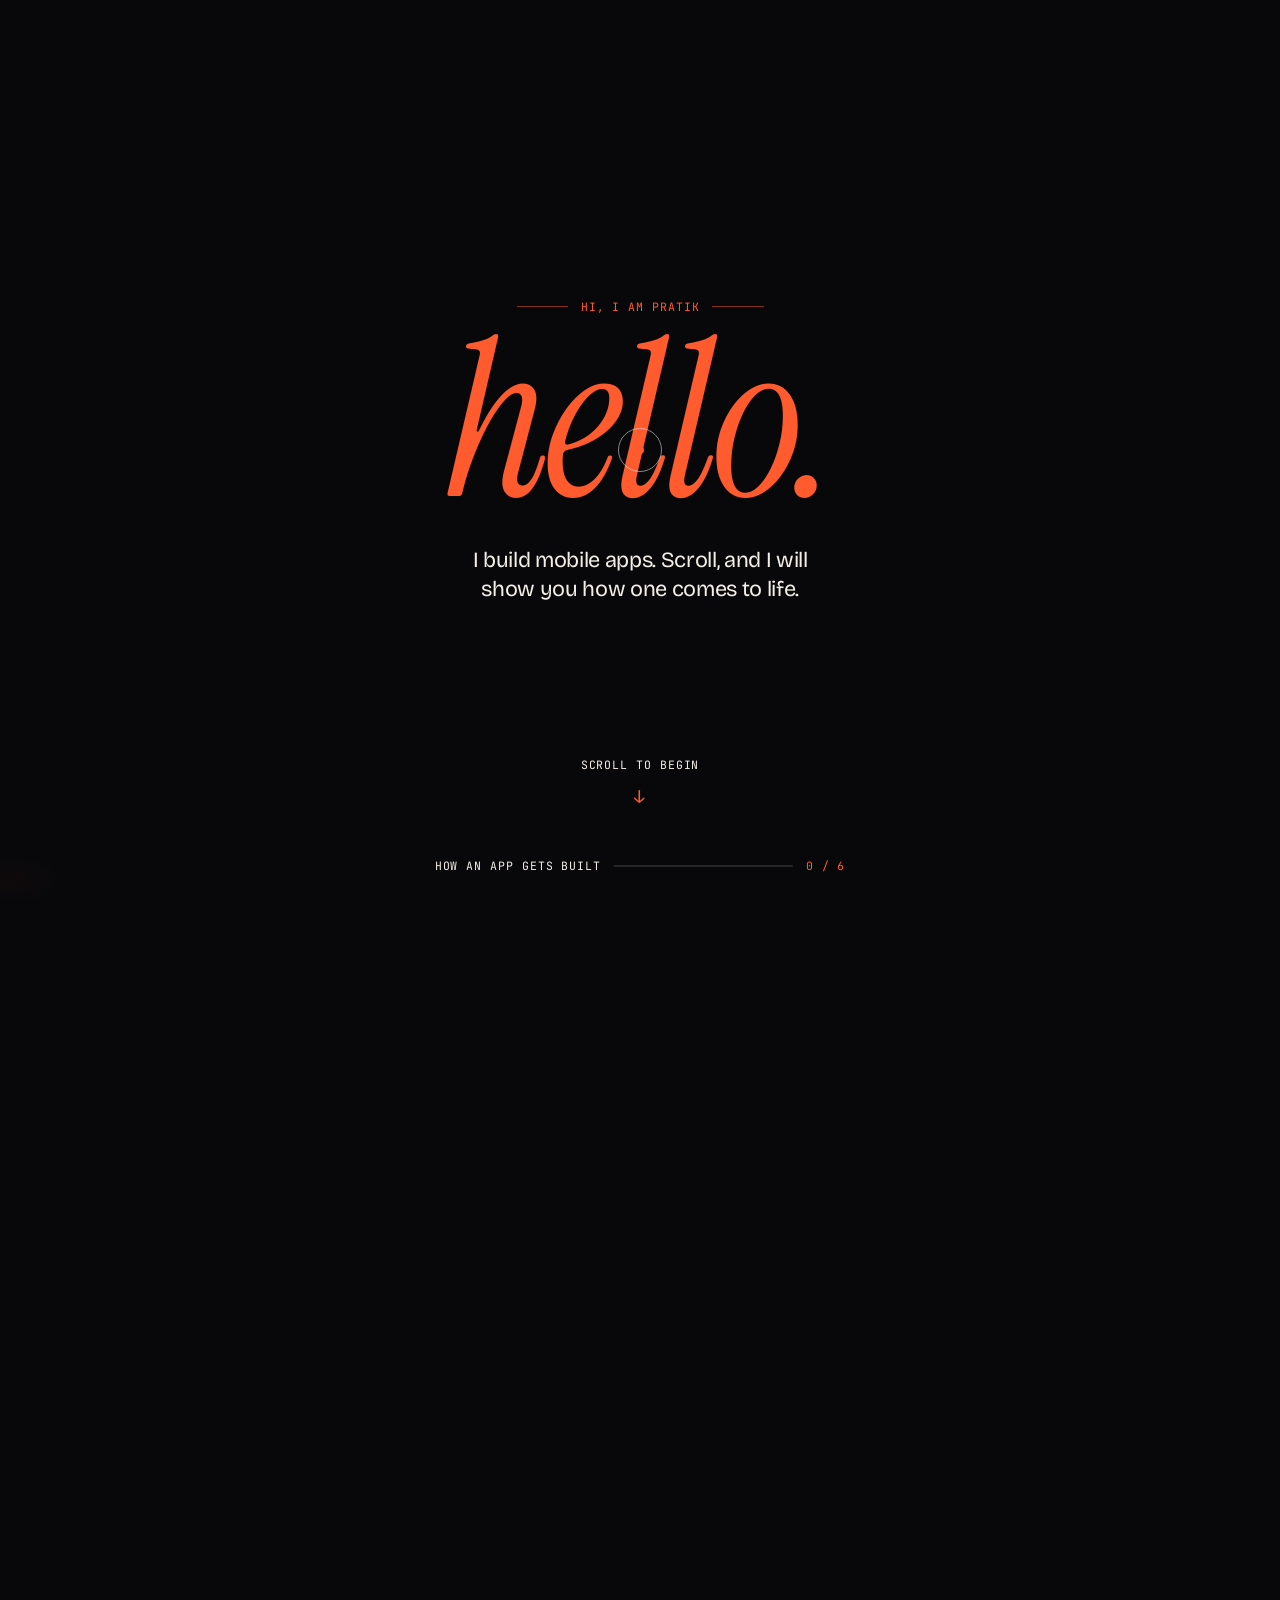
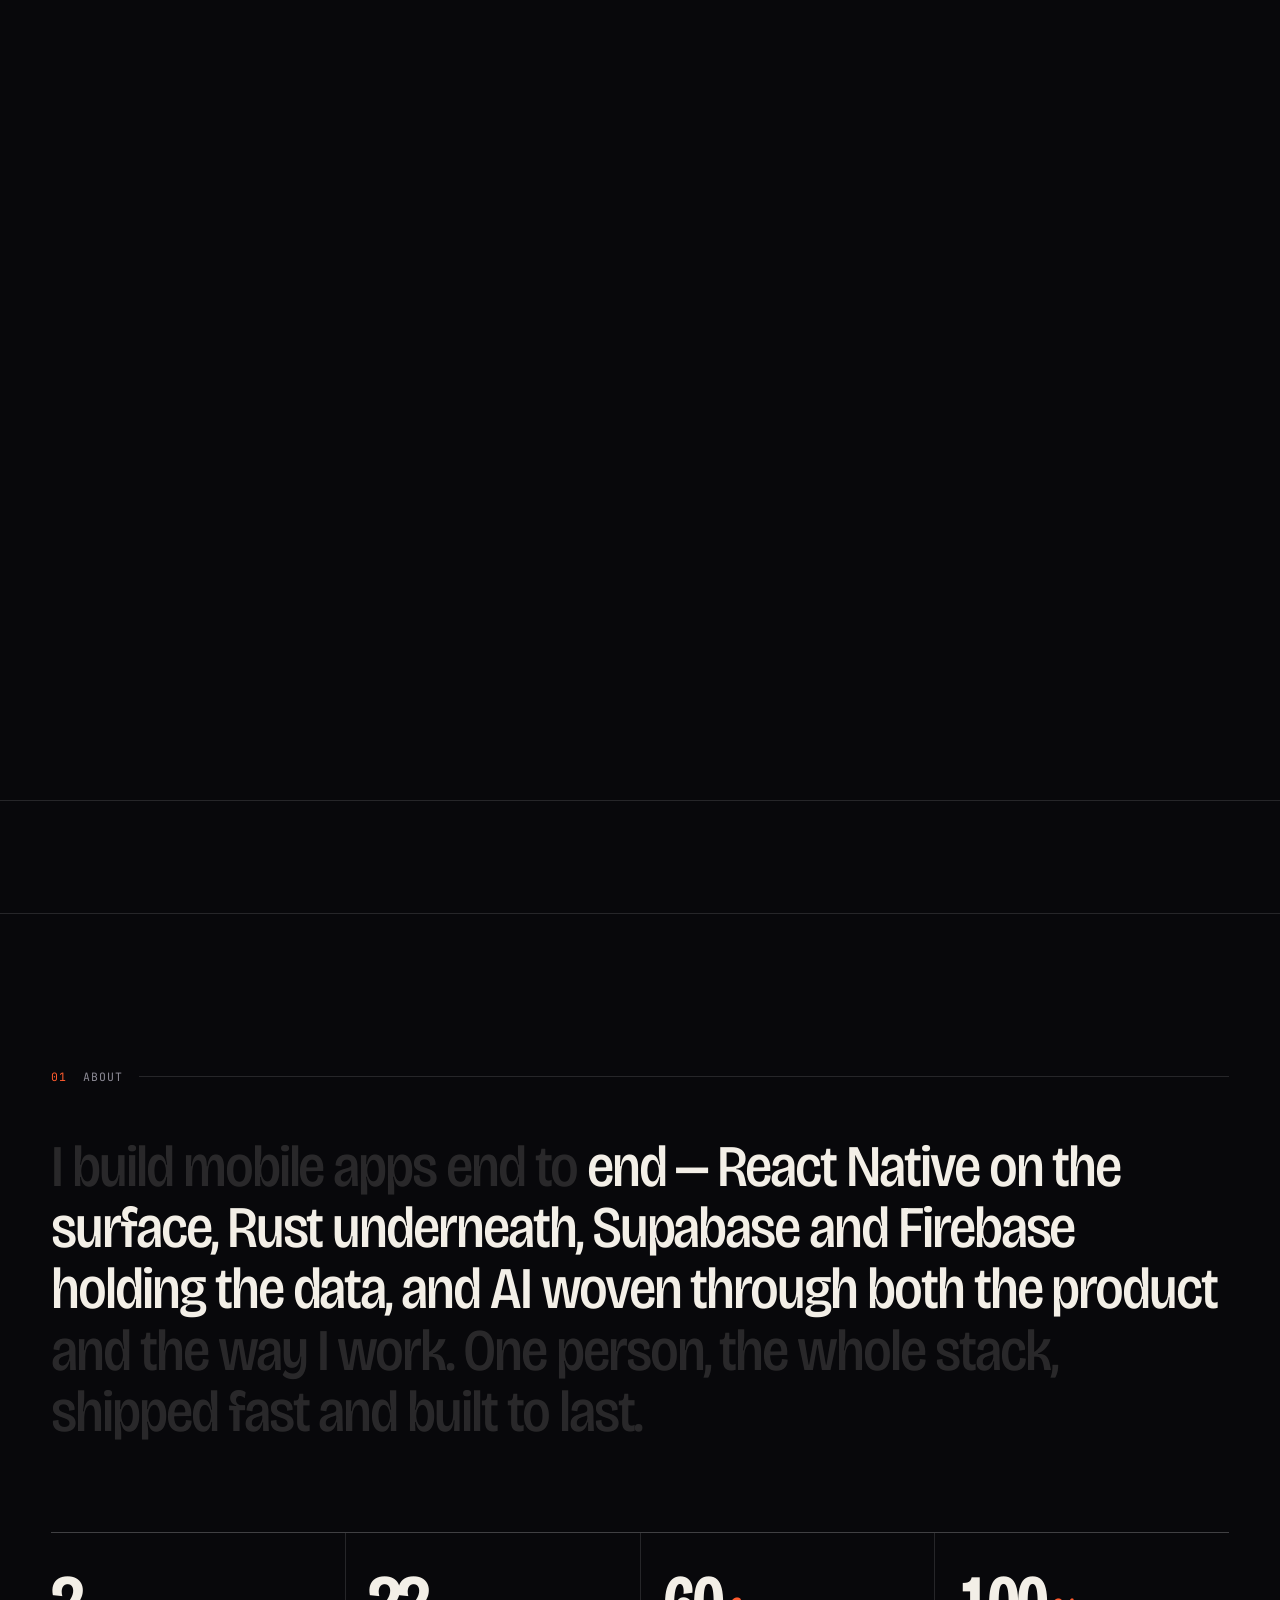
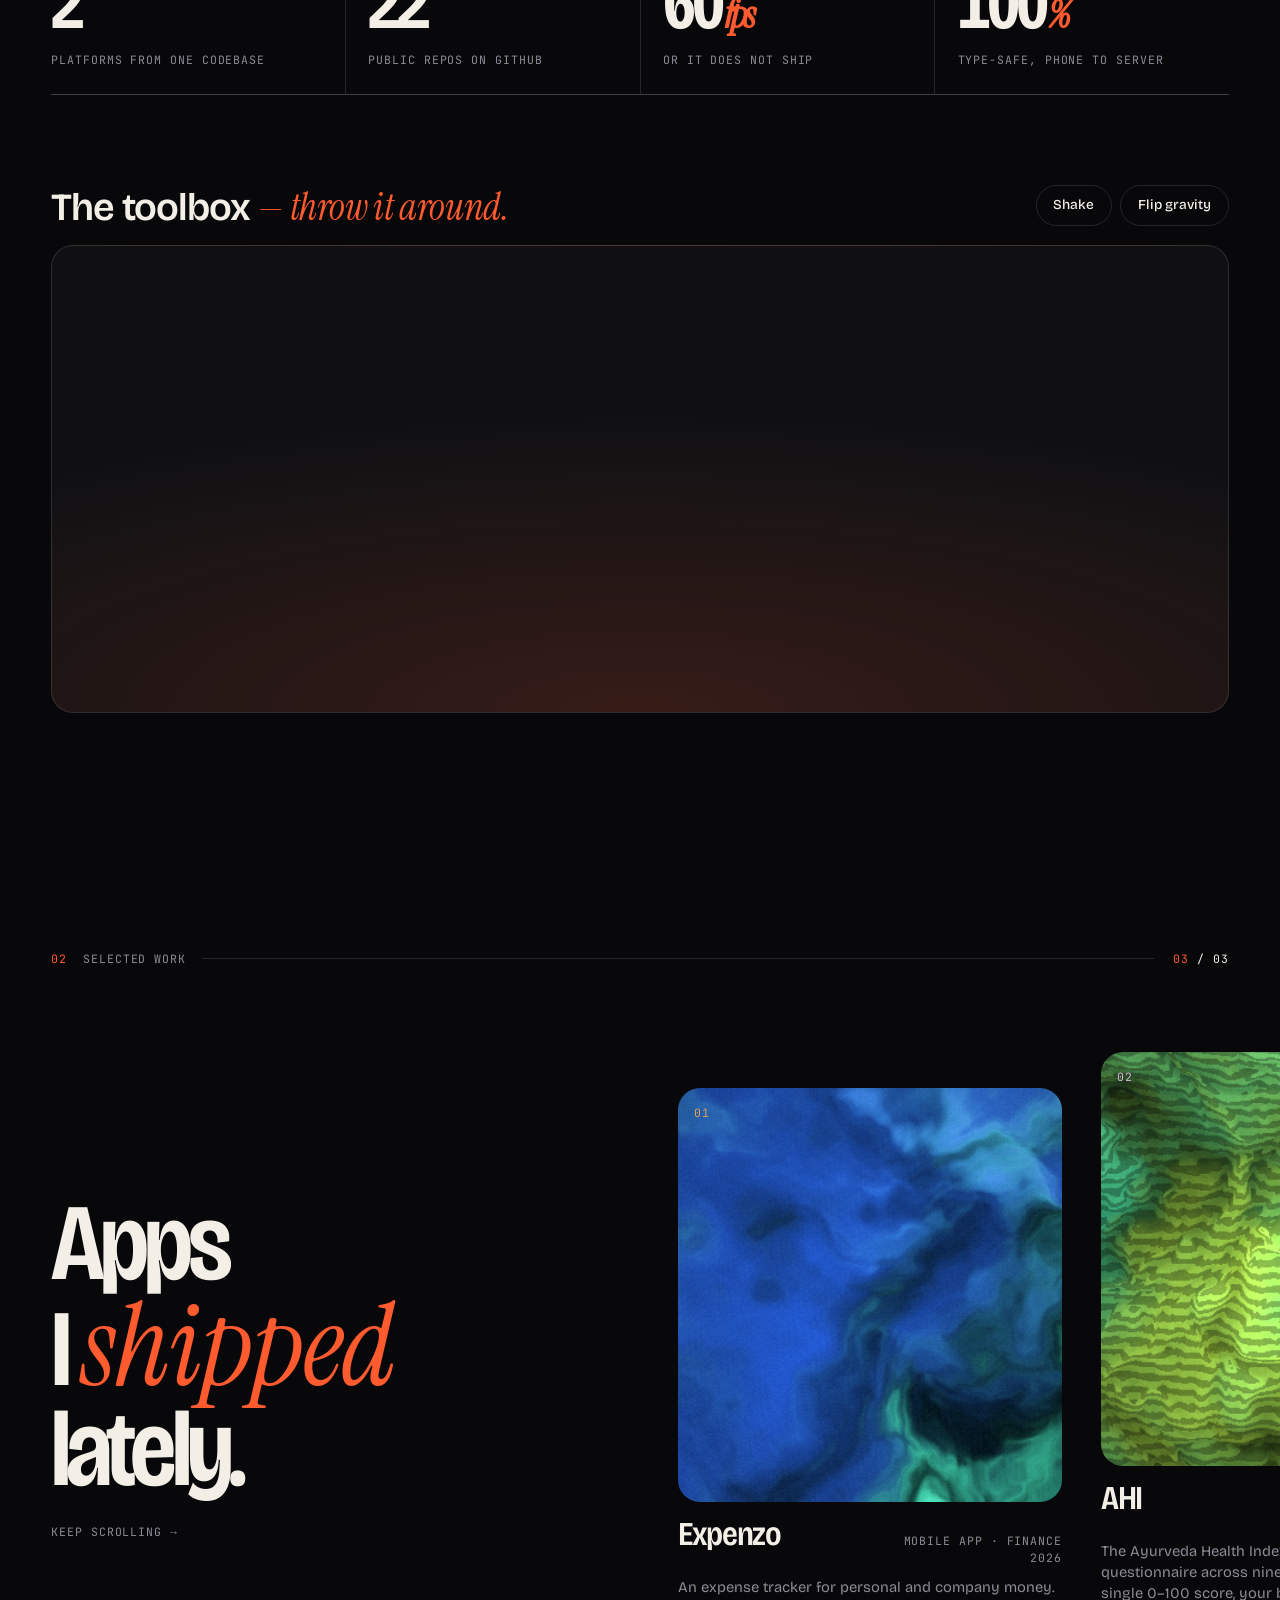
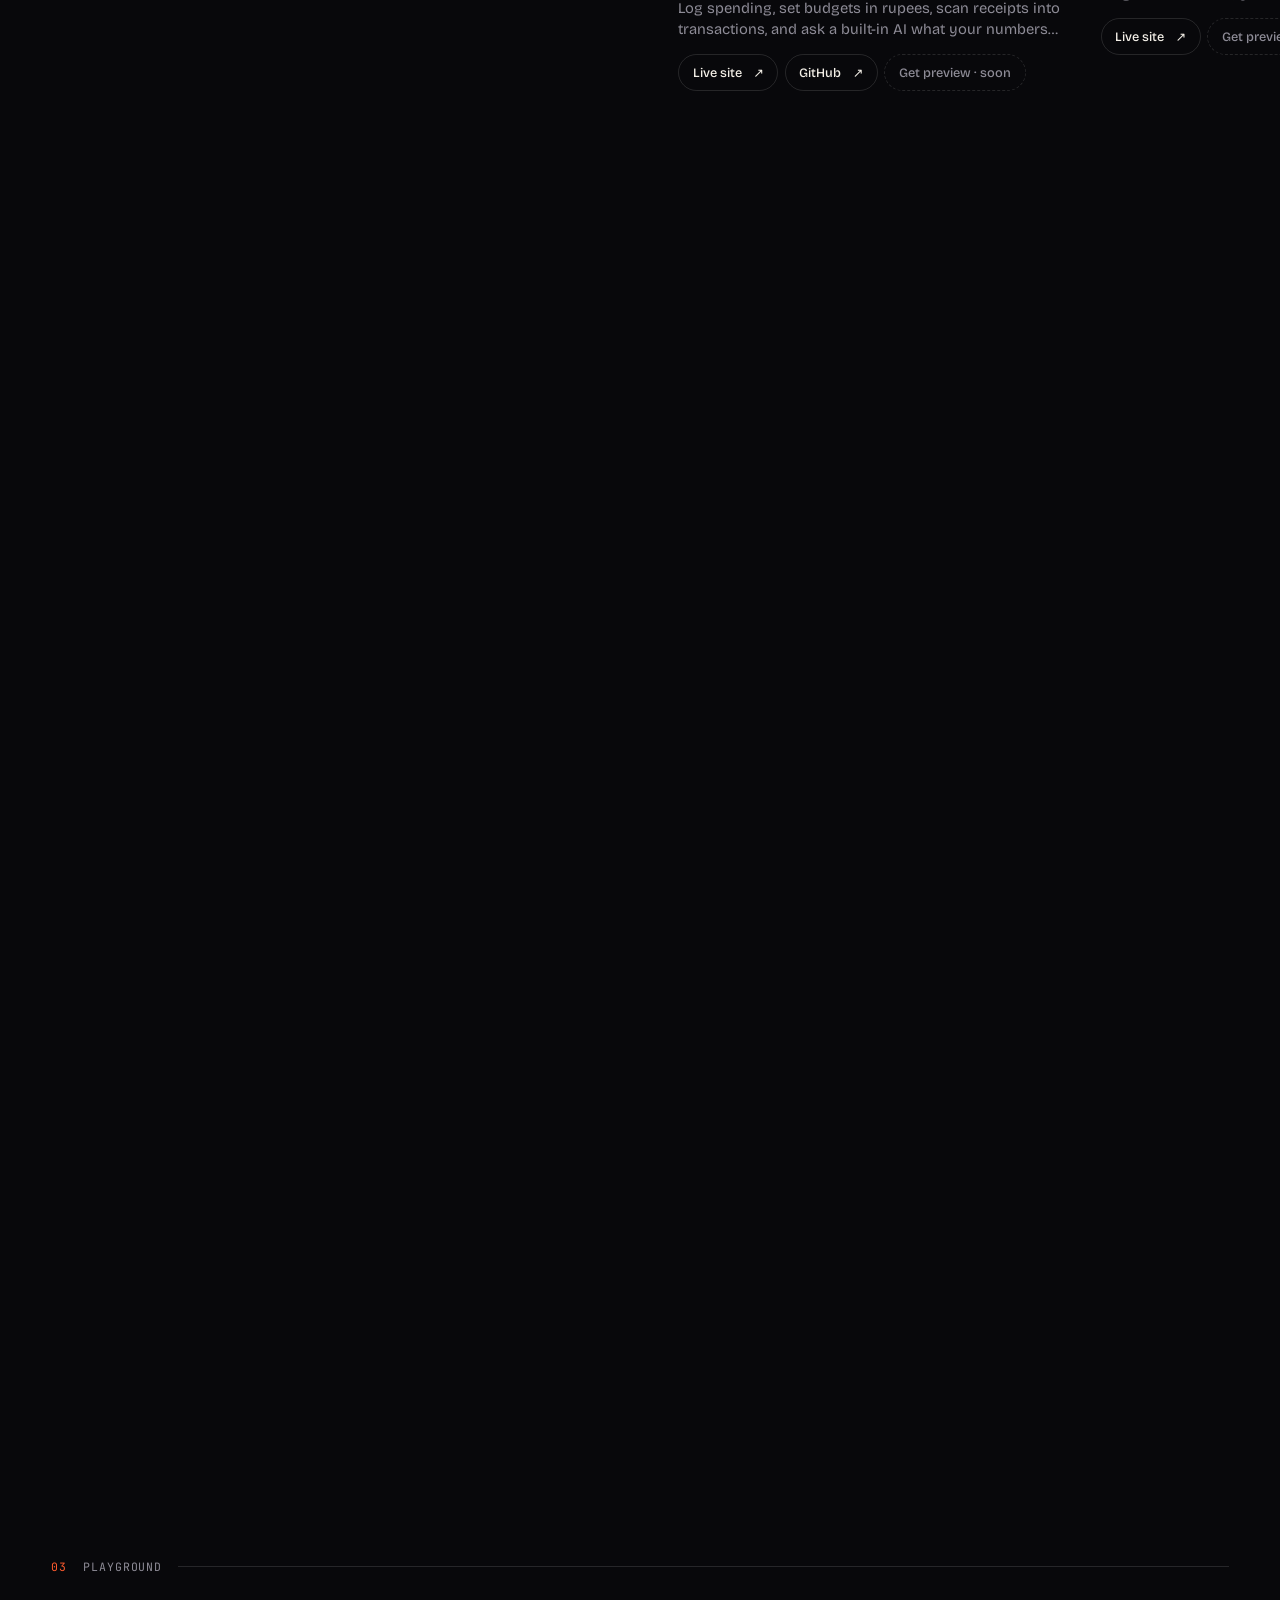
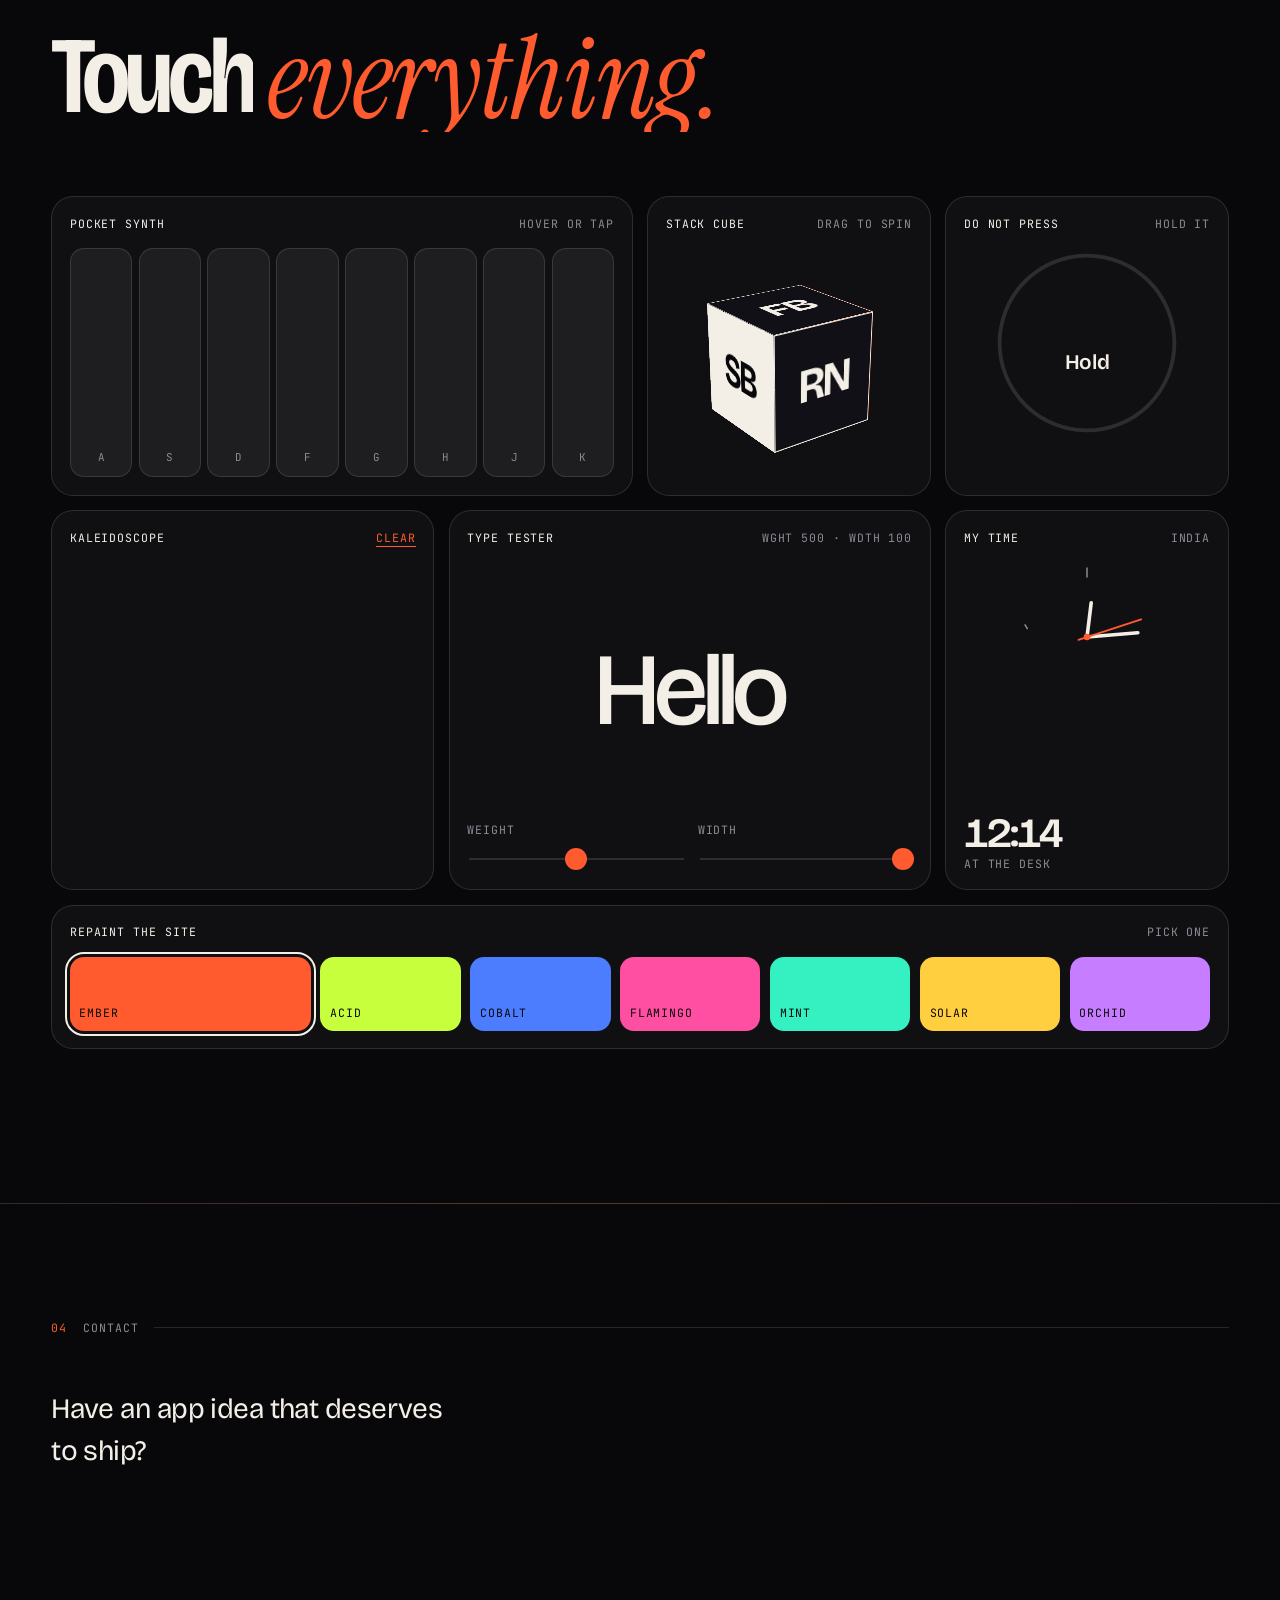
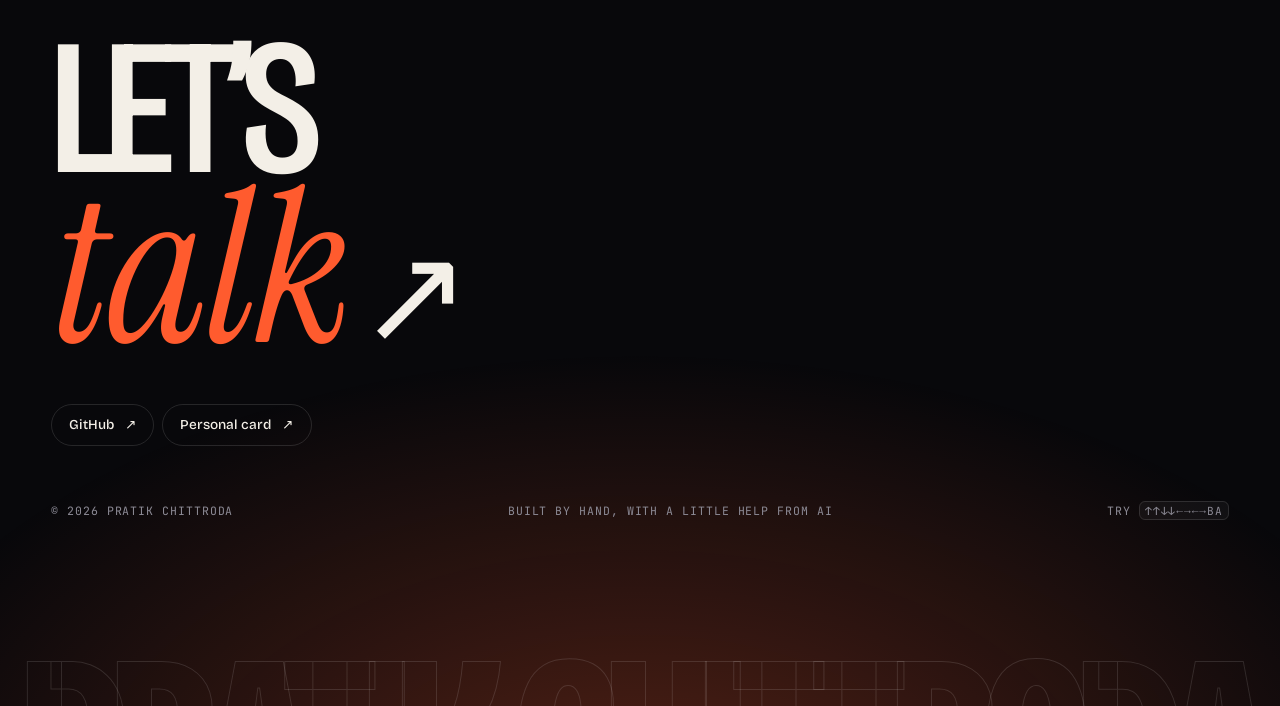
==== commit 5092b6a1: "feat: curate portfolio work to Expenzo, AHI and ReleaseArc Replaces the automatic GitHub feed with t" ====
--- a/Portfolio/index.html
+++ b/Portfolio/index.html
@@ -7,8 +7,8 @@
     <meta name="theme-color" content="#08080b" />
     <link rel="icon" type="image/svg+xml" href="./favicon.svg" />
     <title>Portfolio — Mobile App Developer</title>
-    <script type="module" crossorigin src="./assets/index-BMVzHRDg.js"></script>
-    <link rel="stylesheet" crossorigin href="./assets/index-DjUaKY1G.css">
+    <script type="module" crossorigin src="./assets/index-CGRt4eWC.js"></script>
+    <link rel="stylesheet" crossorigin href="./assets/index-bODnni2A.css">
   </head>
   <body class="is-loading">
     <!-- Preloader -->
--- a/Portfolio/assets/index-bODnni2A.css
+++ b/Portfolio/assets/index-bODnni2A.css
@@ -0,0 +1 @@
+@font-face{font-family:Bricolage Grotesque Variable;font-style:normal;font-display:swap;font-weight:200 800;font-stretch:75% 100%;src:url(./bricolage-grotesque-vietnamese-standard-normal-Br4FGdAc.woff2)format("woff2-variations");unicode-range:U+102-103,U+110-111,U+128-129,U+168-169,U+1A0-1A1,U+1AF-1B0,U+300-301,U+303-304,U+308-309,U+323,U+329,U+1EA0-1EF9,U+20AB}@font-face{font-family:Bricolage Grotesque Variable;font-style:normal;font-display:swap;font-weight:200 800;font-stretch:75% 100%;src:url(./bricolage-grotesque-latin-ext-standard-normal-qp-RdZgh.woff2)format("woff2-variations");unicode-range:U+100-2BA,U+2BD-2C5,U+2C7-2CC,U+2CE-2D7,U+2DD-2FF,U+304,U+308,U+329,U+1D00-1DBF,U+1E00-1E9F,U+1EF2-1EFF,U+2020,U+20A0-20AB,U+20AD-20C0,U+2113,U+2C60-2C7F,U+A720-A7FF}@font-face{font-family:Bricolage Grotesque Variable;font-style:normal;font-display:swap;font-weight:200 800;font-stretch:75% 100%;src:url(./bricolage-grotesque-latin-standard-normal-C5Lc8Qmc.woff2)format("woff2-variations");unicode-range:U+??,U+131,U+152-153,U+2BB-2BC,U+2C6,U+2DA,U+2DC,U+304,U+308,U+329,U+2000-206F,U+20AC,U+2122,U+2191,U+2193,U+2212,U+2215,U+FEFF,U+FFFD}@font-face{font-family:Instrument Serif;font-style:italic;font-display:swap;font-weight:400;src:url(./instrument-serif-latin-ext-400-italic-C9HzH3YL.woff2)format("woff2"),url(./instrument-serif-latin-ext-400-italic-D7-lnxEk.woff)format("woff");unicode-range:U+100-2BA,U+2BD-2C5,U+2C7-2CC,U+2CE-2D7,U+2DD-2FF,U+304,U+308,U+329,U+1D00-1DBF,U+1E00-1E9F,U+1EF2-1EFF,U+2020,U+20A0-20AB,U+20AD-20C0,U+2113,U+2C60-2C7F,U+A720-A7FF}@font-face{font-family:Instrument Serif;font-style:italic;font-display:swap;font-weight:400;src:url(./instrument-serif-latin-400-italic-DKMiL14s.woff2)format("woff2"),url(./instrument-serif-latin-400-italic-u__WvvIK.woff)format("woff");unicode-range:U+??,U+131,U+152-153,U+2BB-2BC,U+2C6,U+2DA,U+2DC,U+304,U+308,U+329,U+2000-206F,U+20AC,U+2122,U+2191,U+2193,U+2212,U+2215,U+FEFF,U+FFFD}@font-face{font-family:JetBrains Mono Variable;font-style:normal;font-display:swap;font-weight:100 800;src:url([data-uri])format("woff2-variations");unicode-range:U+460-52F,U+1C80-1C8A,U+20B4,U+2DE0-2DFF,U+A640-A69F,U+FE2E-FE2F}@font-face{font-family:JetBrains Mono Variable;font-style:normal;font-display:swap;font-weight:100 800;src:url(./jetbrains-mono-cyrillic-wght-normal-D73BlboJ.woff2)format("woff2-variations");unicode-range:U+301,U+400-45F,U+490-491,U+4B0-4B1,U+2116}@font-face{font-family:JetBrains Mono Variable;font-style:normal;font-display:swap;font-weight:100 800;src:url(./jetbrains-mono-greek-wght-normal-Bw9x6K1M.woff2)format("woff2-variations");unicode-range:U+370-377,U+37A-37F,U+384-38A,U+38C,U+38E-3A1,U+3A3-3FF}@font-face{font-family:JetBrains Mono Variable;font-style:normal;font-display:swap;font-weight:100 800;src:url(./jetbrains-mono-vietnamese-wght-normal-Bt-aOZkq.woff2)format("woff2-variations");unicode-range:U+102-103,U+110-111,U+128-129,U+168-169,U+1A0-1A1,U+1AF-1B0,U+300-301,U+303-304,U+308-309,U+323,U+329,U+1EA0-1EF9,U+20AB}@font-face{font-family:JetBrains Mono Variable;font-style:normal;font-display:swap;font-weight:100 800;src:url(./jetbrains-mono-latin-ext-wght-normal-DBQx-q_a.woff2)format("woff2-variations");unicode-range:U+100-2BA,U+2BD-2C5,U+2C7-2CC,U+2CE-2D7,U+2DD-2FF,U+304,U+308,U+329,U+1D00-1DBF,U+1E00-1E9F,U+1EF2-1EFF,U+2020,U+20A0-20AB,U+20AD-20C0,U+2113,U+2C60-2C7F,U+A720-A7FF}@font-face{font-family:JetBrains Mono Variable;font-style:normal;font-display:swap;font-weight:100 800;src:url(./jetbrains-mono-latin-wght-normal-B9CIFXIH.woff2)format("woff2-variations");unicode-range:U+??,U+131,U+152-153,U+2BB-2BC,U+2C6,U+2DA,U+2DC,U+304,U+308,U+329,U+2000-206F,U+20AC,U+2122,U+2191,U+2193,U+2212,U+2215,U+FEFF,U+FFFD}html.lenis,html.lenis body{height:auto}.lenis:not(.lenis-autoToggle).lenis-stopped{overflow:clip}.lenis [data-lenis-prevent],.lenis [data-lenis-prevent-wheel],.lenis [data-lenis-prevent-touch],.lenis [data-lenis-prevent-vertical],.lenis [data-lenis-prevent-horizontal]{overscroll-behavior:contain}.lenis.lenis-smooth iframe{pointer-events:none}.lenis.lenis-autoToggle{transition-behavior:allow-discrete;transition-property:overflow;transition-duration:1ms}:root{--bg:#08080b;--bg-2:#101016;--fg:#f3efe7;--muted:#8d8b96;--line:#ffffff1f;--card:#ffffff09;--accent:#ff5b2e;--accent-ink:#0a0a0a;--sans:"Bricolage Grotesque Variable", system-ui, sans-serif;--serif:"Instrument Serif", "Times New Roman", serif;--mono:"JetBrains Mono Variable", ui-monospace, monospace;--ease:cubic-bezier(.22, 1, .36, 1);--pad:clamp(1.1rem, 4vw, 4rem);--radius:22px;--lightningcss-light: ;--lightningcss-dark:initial;color-scheme:dark}:root[data-theme=light]{--bg:#f1ede4;--bg-2:#e8e3d8;--fg:#0c0c10;--muted:#6a6872;--line:#00000024;--card:#00000009;--lightningcss-light:initial;--lightningcss-dark: ;color-scheme:light}*,:before,:after{box-sizing:border-box}html{-webkit-text-size-adjust:100%}body{background:var(--bg);color:var(--fg);font-family:var(--sans);-webkit-font-smoothing:antialiased;transition:background-color .5s var(--ease), color .5s var(--ease);margin:0;font-size:clamp(1rem,.95rem + .2vw,1.15rem);line-height:1.5;overflow-x:hidden}body.is-loading{height:100vh;overflow:hidden}a{color:inherit;text-decoration:none}button{font:inherit;color:inherit;cursor:pointer;background:0 0;border:0;padding:0}h1,h2,h3,p{margin:0}canvas{display:block}::selection{background:var(--accent);color:var(--accent-ink)}:focus-visible{outline:2px solid var(--accent);outline-offset:4px;border-radius:6px}@media (hover:hover) and (pointer:fine){html.has-cursor,html.has-cursor *{cursor:none!important}}.mono{font-family:var(--mono);letter-spacing:.08em;text-transform:uppercase;font-size:.72rem}.serif{font-family:var(--serif);letter-spacing:-.01em;font-style:italic;font-weight:400}.accent{color:var(--accent)}.muted{color:var(--muted)}.wrap{padding-inline:var(--pad);max-width:1800px;margin-inline:auto}kbd{font-family:var(--mono);border:1px solid var(--line);background:var(--card);border-radius:6px;padding:.15em .45em;font-size:.7rem}.h2{letter-spacing:-.045em;font-size:clamp(2.8rem,8.5vw,9rem);font-weight:600;font-stretch:85%;line-height:.92}.h2 em{font-size:1.06em}.h3{letter-spacing:-.03em;font-size:clamp(1.5rem,3vw,2.6rem);font-weight:600;line-height:1}.eyebrow{color:var(--muted);align-items:center;gap:1rem;margin-bottom:clamp(1.5rem,4vw,3.5rem);display:flex}.eyebrow span{color:var(--accent)}.eyebrow:after{content:"";background:var(--line);flex:1;height:1px}.preloader{z-index:200;background:var(--accent);color:var(--accent-ink);padding:var(--pad);flex-direction:column;justify-content:space-between;display:flex;position:fixed;inset:0}.preloader__top{justify-content:space-between;display:flex}.preloader__count{letter-spacing:-.07em;font-variant-numeric:tabular-nums;font-size:clamp(6rem,28vw,26rem);font-weight:700;font-stretch:80%;line-height:.8}.preloader__count i{font-family:var(--serif);margin-left:.1em;font-size:.4em}.preloader__bar{width:100%;height:6px;position:absolute;bottom:0;left:0}.preloader__bar span{background:var(--accent-ink);transform-origin:0;width:100%;height:100%;display:block;transform:scaleX(0)}.progress{z-index:110;pointer-events:none;height:3px;position:fixed;top:0;left:0;right:0}.progress span{background:var(--accent);transform-origin:0;height:100%;display:block;transform:scaleX(0)}#confetti{z-index:180;pointer-events:none;width:100%;height:100%;position:fixed;inset:0}.cursor{z-index:190;pointer-events:none;display:none;position:fixed;top:0;left:0}html.has-cursor .cursor{display:block}.cursor__dot,.cursor__ring{will-change:transform;border-radius:50%;position:fixed;top:0;left:0}.cursor__dot{background:var(--accent);width:8px;height:8px;margin:-4px 0 0 -4px;transition:opacity .2s}.cursor__ring{border:1px solid var(--fg);width:44px;height:44px;transition:width .35s var(--ease), height .35s var(--ease), margin .35s var(--ease), background-color .3s, border-color .3s, opacity .3s;opacity:.55;place-items:center;margin:-22px 0 0 -22px;display:grid}.cursor__label{font-family:var(--mono);letter-spacing:.08em;text-transform:uppercase;color:var(--accent-ink);opacity:0;white-space:nowrap;font-size:.66rem;transition:opacity .2s}.cursor.is-link .cursor__ring{opacity:.9;width:64px;height:64px;margin:-32px 0 0 -32px}.cursor.is-label .cursor__ring{background:var(--accent);border-color:var(--accent);opacity:1;width:92px;height:92px;margin:-46px 0 0 -46px}.cursor.is-label .cursor__label{opacity:1}.cursor.is-label .cursor__dot{opacity:0}.cursor.is-down .cursor__ring{transform-origin:50%;filter:brightness(1.2)}.toasts{z-index:170;pointer-events:none;flex-direction:column;align-items:center;gap:.5rem;display:flex;position:fixed;bottom:1.5rem;left:50%;transform:translate(-50%)}.toast{font-family:var(--mono);letter-spacing:.06em;text-transform:uppercase;background:var(--fg);color:var(--bg);animation:toast 2.6s var(--ease) forwards;border-radius:99px;padding:.8rem 1.2rem;font-size:.75rem}@keyframes toast{0%{opacity:0;transform:translateY(20px)scale(.9)}12%,85%{opacity:1;transform:none}to{opacity:0;transform:translateY(-10px)}}.header{z-index:100;padding:1.1rem var(--pad);mix-blend-mode:normal;transition:transform .6s var(--ease);justify-content:space-between;align-items:center;display:flex;position:fixed;top:0;left:0;right:0}.header.is-hidden{transform:translateY(-110%)}.logo{letter-spacing:-.05em;font-size:1.5rem;font-weight:700;display:inline-flex}.logo sup{color:var(--accent);margin-left:2px;font-size:.5em}.nav{border:1px solid var(--line);background:color-mix(in srgb, var(--bg) 88%, transparent);border-radius:99px;gap:.35rem;padding:.35rem;display:flex}.nav a{border-radius:99px;padding:.5rem .95rem;font-size:.86rem;font-weight:500;transition:background-color .3s,color .3s}.nav a.is-active{background:var(--fg);color:var(--bg)}.roll{line-height:1.2;display:inline-block;overflow:hidden}.roll span{transition:transform .45s var(--ease);display:block;position:relative}.roll span:after{content:attr(data-text);color:var(--accent);position:absolute;top:260%;left:0}.roll.is-active span:after{color:inherit}.roll:hover span{transform:translateY(-260%)}.header__tools{align-items:center;gap:.5rem;display:flex}.header__time{color:var(--muted);margin-right:.4rem}.chip{border:1px solid var(--line);background:color-mix(in srgb, var(--bg) 88%, transparent);border-radius:99px;justify-content:center;align-items:center;gap:3px;min-width:38px;height:38px;padding:0 .6rem;transition:border-color .3s;display:inline-flex}.chip:hover{border-color:var(--accent)}.chip kbd{background:0 0;border:0;padding:0 1px;font-size:.78rem}.eq{align-items:flex-end;gap:2px;height:14px;display:flex}.eq i{background:var(--fg);border-radius:2px;width:2px;height:3px}[aria-pressed=true] .eq i{background:var(--accent);animation:.8s ease-in-out infinite alternate eq}.eq i:nth-child(2){animation-delay:-.3s!important}.eq i:nth-child(3){animation-delay:-.55s!important}.eq i:nth-child(4){animation-delay:-.15s!important}@keyframes eq{to{height:14px}}.theme-orb{background:var(--fg);width:16px;height:16px;box-shadow:inset -5px -3px 0 0 var(--bg);transition:box-shadow .5s var(--ease), transform .5s var(--ease);border-radius:50%}[data-theme=light] .theme-orb{box-shadow:inset 0 0 0 0 var(--bg);transform:rotate(180deg)}.dots{right:calc(var(--pad) / 2 - 4px);z-index:95;flex-direction:column;gap:.8rem;display:flex;position:fixed;top:50%;transform:translateY(-50%)}.dots a{border:1px solid var(--muted);border-radius:50%;width:8px;height:8px;transition:background-color .3s,transform .3s,border-color .3s;position:relative}.dots a.is-active{background:var(--accent);border-color:var(--accent);transform:scale(1.5)}.dots a span{opacity:0;white-space:nowrap;pointer-events:none;transition:opacity .3s,transform .3s;position:absolute;top:50%;right:18px;transform:translate(8px,-50%)}.dots a:hover span{opacity:1;transform:translateY(-50%)}.btn{border:1px solid var(--fg);isolation:isolate;transition:color .4s var(--ease), border-color .4s;white-space:nowrap;border-radius:99px;align-items:center;gap:.7rem;padding:1.05rem 1.6rem;font-weight:500;display:inline-flex;position:relative;overflow:hidden}.btn:before{content:"";z-index:-1;background:var(--accent);transition:transform .55s var(--ease), border-radius .55s var(--ease);border-radius:50% 50% 0 0;position:absolute;inset:0;transform:translateY(102%)}.btn:hover{color:var(--accent-ink);border-color:var(--accent)}.btn:hover:before{border-radius:0;transform:none}.btn i{transition:transform .4s var(--ease);font-style:normal}.btn:hover i{transform:translateY(3px)rotate(8deg)}.btn--sm{border-color:var(--line);padding:.6rem 1.05rem;font-size:.85rem}.link{color:var(--accent);border-bottom:1px solid}.hero{min-height:100svh;padding:6.2rem var(--pad) 2rem;flex-direction:column;justify-content:space-between;display:flex;position:relative;overflow:hidden}.hero__media{z-index:0;position:absolute;inset:0}.hero__media canvas,.hero__media video{object-fit:cover;width:100%;height:100%}.hero__media video{opacity:.7}.hero__media:after{content:"";background:linear-gradient(transparent, var(--bg));height:30%;position:absolute;inset:auto 0 0}.hero>:not(.hero__media){z-index:1;position:relative}.hero__top{color:var(--muted);justify-content:space-between;gap:1rem;display:flex}.pulse{background:#3dff8b;border-radius:50%;width:8px;height:8px;margin-right:.5rem;animation:1.8s infinite pulse;display:inline-block;box-shadow:0 0 #3dff8b}@keyframes pulse{to{box-shadow:0 0 0 10px #0000}}.hero__title{letter-spacing:-.025em;text-transform:uppercase;-webkit-user-select:none;user-select:none;margin:2rem 0;font-size:clamp(3.4rem,14.2vw,17rem);font-weight:500;line-height:.84}.line{white-space:nowrap;margin-bottom:-.16em;padding:.06em 0 .1em;display:block;overflow:hidden}.line--r{text-align:right}.line__in{will-change:transform;display:inline-block}.ch{font-variation-settings:"wght" var(--w,500), "wdth" var(--d,82);display:inline-block}.hero__title em{text-transform:none;letter-spacing:-.03em;padding-right:.06em;font-size:1.12em;display:inline-block}.hero__bottom{flex-wrap:wrap;justify-content:space-between;align-items:flex-end;gap:2rem;display:flex}.hero__lede{max-width:34ch;font-size:clamp(1rem,1.3vw,1.3rem);line-height:1.35}.scramble{font-family:var(--mono);font-size:.85em}.stamp{aspect-ratio:1;place-items:center;width:clamp(90px,10vw,140px);display:grid;position:relative}.stamp svg{animation:16s linear infinite spin;position:absolute;inset:0}.stamp text{font-family:var(--mono);letter-spacing:1.6px;fill:var(--fg);font-size:8.4px}.stamp span{color:var(--accent);transition:transform .6s var(--ease);font-size:2rem}.stamp:hover span{transform:rotate(180deg)scale(1.4)}@keyframes spin{to{transform:rotate(360deg)}}.hero .hero__words,.hero .hero__veil{pointer-events:none;position:absolute;inset:0}.hero .hero__words{z-index:3;place-items:center;display:grid;overflow:hidden}.iw{opacity:0;text-align:center;padding-inline:var(--pad);will-change:transform, opacity;grid-area:1/1;justify-items:center;gap:clamp(.9rem,2.2vh,1.8rem);display:grid}.iw__label{color:var(--accent);align-items:center;gap:.8rem;display:inline-flex}.iw__label:before,.iw__label:after{content:"";opacity:.5;background:currentColor;width:clamp(18px,4vw,56px);height:1px}.iw__title{letter-spacing:-.03em;text-transform:uppercase;text-wrap:balance;max-width:94vw;font-size:clamp(3rem,12.5vw,15rem);font-weight:700;font-stretch:82%;line-height:.88}.iw__title.serif{text-transform:none;letter-spacing:-.02em;padding-bottom:.08em;font-size:clamp(4rem,17vw,21rem);font-weight:400;line-height:.8}.iw__line{letter-spacing:-.015em;max-width:34ch;color:var(--fg);text-wrap:balance;font-size:clamp(1.05rem,1.7vw,1.6rem);line-height:1.3}.hero .hero__hint{z-index:4;pointer-events:none;flex-direction:column;align-items:center;gap:.7rem;display:none;position:absolute;top:84%;left:50%;transform:translate(-50%)}.hero__hint i{color:var(--accent);animation:hint 1.6s var(--ease) infinite;font-size:1.1rem;font-style:normal}@keyframes hint{0%{opacity:0;transform:translateY(-6px)}40%{opacity:1}to{opacity:0;transform:translateY(10px)}}.hero .hero__hud{z-index:4;color:var(--fg);opacity:0;transition:opacity .4s, transform .4s var(--ease);pointer-events:none;white-space:nowrap;align-items:center;gap:.8rem;display:flex;position:absolute;bottom:1.6rem;left:50%;transform:translate(-50%,12px)}.hero .hero__hud.is-on{opacity:1;transform:translate(-50%)}.hero__hud i{background:var(--line);width:clamp(70px,14vw,180px);height:2px;display:block}.hero__hud b{background:var(--accent);transform-origin:0;height:100%;display:block;transform:scaleX(0)}.hero__hud span:last-child{color:var(--accent);font-variant-numeric:tabular-nums}.marquee{border-block:1px solid var(--line);margin-block:0 clamp(5rem,12vw,11rem);padding:1.1rem 0;overflow:hidden}.marquee__track{will-change:transform;width:max-content;display:flex}.marquee__track span{letter-spacing:-.03em;white-space:nowrap;font-size:clamp(1.6rem,4vw,3.6rem);font-weight:600;font-stretch:85%}.marquee__track i{color:var(--accent);margin:0 .5em;font-style:normal;animation:6s linear infinite spin;display:inline-block}.about{padding-bottom:clamp(5rem,12vw,11rem)}.about__statement{letter-spacing:-.035em;max-width:24em;font-size:clamp(1.7rem,4.6vw,5rem);font-weight:500;font-stretch:88%;line-height:1.04}.about__statement .w{opacity:.14;transition:color .3s;display:inline-block}.about__statement .w:hover{color:var(--accent)}.stats{background:var(--line);border-block:1px solid var(--line);grid-template-columns:repeat(4,1fr);gap:1px;margin-top:clamp(3rem,7vw,6rem);display:grid}.stat{background:var(--bg);transition:background-color .5s var(--ease);padding:2rem 1.2rem 1.6rem 0}.stat:not(:first-child){padding-left:1.4rem}.stat__n{letter-spacing:-.05em;font-variant-numeric:tabular-nums;font-size:clamp(2.6rem,6vw,6rem);font-weight:600;font-stretch:80%;line-height:1}.stat__n small{font-family:var(--serif);color:var(--accent);margin-left:.08em;font-size:.5em;font-style:italic}.stat p{color:var(--muted);margin-top:.6rem}.lab{margin-top:clamp(3rem,7vw,6rem)}.lab__head{flex-wrap:wrap;justify-content:space-between;align-items:flex-end;gap:1rem;margin-bottom:1.2rem;display:flex}.lab__actions{gap:.5rem;display:flex}.physics{border:1px solid var(--line);border-radius:var(--radius);background:radial-gradient(120% 90% at 50% 100%, color-mix(in srgb, var(--accent) 16%, transparent), transparent 70%), var(--card);touch-action:pan-y;height:clamp(340px,52vh,560px);position:relative;overflow:hidden}.pill{border:1px solid var(--fg);white-space:nowrap;-webkit-user-select:none;user-select:none;will-change:transform;background:var(--bg);border-radius:99px;padding:.7rem 1.3rem;font-size:clamp(.95rem,1.5vw,1.35rem);font-weight:500;position:absolute;top:0;left:0}.pill:nth-child(3n){background:var(--accent);color:var(--accent-ink);border-color:var(--accent)}.pill:nth-child(5n+1){background:var(--fg);color:var(--bg)}.pill:nth-child(7n+2){font-family:var(--serif);padding-block:.45rem;font-size:clamp(1.2rem,2vw,1.8rem);font-style:italic}.work{position:relative}.work__pin{flex-direction:column;height:100svh;padding-top:5.2rem;display:flex;overflow:hidden}.work__head{justify-content:space-between;align-items:center;width:100%;display:flex}.work__head .eyebrow{flex:1;margin-bottom:0}.work__count{margin-left:1.2rem}.work__count span:first-child{color:var(--accent)}.work__track{padding-inline:var(--pad);will-change:transform;flex:1;align-items:center;gap:clamp(1.2rem,3vw,3.2rem);width:max-content;display:flex}.work__intro{flex:none;width:min(46vw,640px)}.work__intro p{margin-top:1.5rem}.card{perspective:1200px;flex:none;width:clamp(280px,30vw,500px);position:relative}.card:nth-child(2n){margin-top:5vh}.card:nth-child(odd){margin-top:-3vh}.card__inner{transform-style:preserve-3d;transition:transform .6s var(--ease);will-change:transform;display:block}.card__media{aspect-ratio:4/5;border-radius:var(--radius);background:var(--bg-2);width:100%;max-height:46svh;position:relative;overflow:hidden}.card__media canvas,.card__media video{object-fit:cover;width:100%;height:100%;transition:transform .9s var(--ease);position:absolute;inset:0}.card:hover .card__media canvas,.card:hover .card__media video{transform:scale(1.07)}.card__glare{background:radial-gradient(circle at var(--gx,50%) var(--gy,50%), #ffffff59, transparent 45%);opacity:0;mix-blend-mode:overlay;transition:opacity .4s;position:absolute;inset:0}.card:hover .card__glare{opacity:1}.card__num{color:#fff;mix-blend-mode:difference;position:absolute;top:1rem;left:1rem}.card__tags{flex-wrap:wrap;gap:.35rem;display:flex;position:absolute;bottom:1rem;left:1rem;transform:translateZ(40px)}.card__tags span{color:#fff;opacity:0;transition:opacity .4s var(--ease), transform .4s var(--ease);background:#000000b8;border-radius:99px;padding:.3rem .6rem;transform:translateY(10px)}.card:hover .card__tags span{opacity:1;transform:none}.card__tags span:nth-child(2){transition-delay:50ms}.card__tags span:nth-child(3){transition-delay:.1s}.card__info{justify-content:space-between;align-items:baseline;gap:1rem;margin-top:1rem;display:flex}.card__title{letter-spacing:-.04em;font-size:clamp(1.5rem,2.6vw,2.6rem);font-weight:600;font-stretch:85%;line-height:1}.card__info .mono{color:var(--muted);text-align:right}.card__blurb{color:var(--muted);-webkit-line-clamp:3;-webkit-box-orient:vertical;margin-top:.7rem;font-size:.92rem;line-height:1.4;display:-webkit-box;overflow:hidden}.card__links{flex-wrap:wrap;gap:.4rem;margin-top:.9rem;display:flex}.card__links .btn--sm{padding:.5rem .85rem;font-size:.8rem}.btn--fill{background:var(--accent);color:var(--accent-ink);border-color:var(--accent)}.btn.is-soon{border-style:dashed;border-color:var(--line);color:var(--muted);cursor:default;pointer-events:none}.btn.is-soon:before{display:none}.work__outro{flex:none;justify-items:start;gap:1.5rem;width:min(60vw,520px);padding-right:10vw;display:grid}.play{padding-block:clamp(5rem,12vw,11rem)}.play .h2,.path .h2{margin-bottom:clamp(2rem,5vw,4.5rem)}.bento{grid-template-columns:repeat(12,1fr);gap:.9rem;display:grid}.cell{border:1px solid var(--line);border-radius:var(--radius);background:var(--card);isolation:isolate;flex-direction:column;min-height:300px;padding:1.1rem;display:flex;position:relative;overflow:hidden}.cell:before{content:"";z-index:-1;background:radial-gradient(420px circle at var(--mx,-500px) var(--my,-500px), color-mix(in srgb, var(--accent) 26%, transparent), transparent 70%);opacity:0;transition:opacity .4s;position:absolute;inset:0}.cell:hover:before{opacity:1}.cell__head{color:var(--muted);justify-content:space-between;gap:1rem;margin-bottom:1rem;display:flex}.cell__head span:first-child{color:var(--fg)}.cell--synth{grid-column:span 6}.cell--cube,.cell--hold{grid-column:span 3}.cell--kal{grid-column:span 4;min-height:380px;padding:0}.cell--type{grid-column:span 5}.cell--clock{grid-column:span 3}.cell--accent{grid-column:span 12;min-height:0}.cell--synth{order:1}.cell--cube{order:2}.cell--hold{order:3}.cell--kal{order:4}.cell--type{order:5}.cell--clock{order:6}.cell--accent{order:7}.synth{z-index:1;flex:1;grid-template-columns:repeat(8,1fr);gap:.4rem;display:grid;position:relative}.key{border:1px solid var(--line);background:color-mix(in srgb, var(--fg) 6%, transparent);font-family:var(--mono);color:var(--muted);transition:transform .5s var(--ease), background-color .6s, color .3s;border-radius:14px;justify-content:center;align-items:flex-end;min-height:170px;padding-bottom:.7rem;font-size:.68rem;display:flex}.key.is-on{background:var(--accent);color:var(--accent-ink);transition-duration:50ms;transform:translateY(8px)scaleY(.96)}.synth__viz{opacity:.5;pointer-events:none;z-index:0;width:100%;height:60%;position:absolute;inset:auto 0 0}.cube-scene{perspective:700px;touch-action:none;flex:1;place-items:center;display:grid}.cube{--s:clamp(90px, 9vw, 130px);width:var(--s);height:var(--s);transform-style:preserve-3d;position:relative}.cube__f{font-size:calc(var(--s) * .42);letter-spacing:-.05em;border:1px solid var(--fg);background:var(--bg-2);backface-visibility:visible;-webkit-user-select:none;user-select:none;place-items:center;font-weight:700;display:grid;position:absolute;inset:0}.cube__f--1{transform:translateZ(calc(var(--s) / 2))}.cube__f--2{transform:rotateY(90deg) translateZ(calc(var(--s) / 2));background:var(--accent);color:var(--accent-ink);border-color:var(--accent)}.cube__f--3{transform:rotateY(180deg) translateZ(calc(var(--s) / 2))}.cube__f--4{transform:rotateY(-90deg) translateZ(calc(var(--s) / 2));background:var(--fg);color:var(--bg)}.cube__f--5{transform:rotateX(90deg) translateZ(calc(var(--s) / 2))}.cube__f--6{transform:rotateX(-90deg) translateZ(calc(var(--s) / 2));color:var(--accent)}.hold{aspect-ratio:1;letter-spacing:-.02em;touch-action:none;-webkit-user-select:none;user-select:none;border-radius:50%;flex:1;align-self:center;place-items:center;width:min(100%,190px);font-size:1.3rem;font-weight:600;display:grid;position:relative}.hold svg{position:absolute;inset:0;overflow:visible;transform:rotate(-90deg)}.hold circle{fill:none;stroke:var(--line);stroke-width:2px}.hold .hold__ring{stroke:var(--accent);stroke-width:6px;stroke-linecap:round;stroke-dasharray:289;stroke-dashoffset:289px}.hold.is-holding{animation:.12s linear infinite shake}@keyframes shake{25%{transform:translate(1.5px,-1px)}75%{transform:translate(-1.5px,1px)}}.cell--kal .cell__head{z-index:2;position:absolute;top:1.1rem;left:1.1rem;right:1.1rem}#kal{touch-action:none;width:100%;height:100%;position:absolute;inset:0}.tester{text-align:center;letter-spacing:-.05em;font-variation-settings:"wght" var(--tw,500), "wdth" var(--td,100);caret-color:var(--accent);outline:none;flex:1;place-items:center;font-size:clamp(3.5rem,8vw,8rem);line-height:1;display:grid;overflow:hidden}.tester__ctl{grid-template-columns:1fr 1fr;gap:1rem;display:grid}.tester__ctl label{color:var(--muted);gap:.5rem;display:grid}input[type=range]{appearance:none;background:0 0;width:100%;height:22px}input[type=range]::-webkit-slider-runnable-track{background:var(--line);height:2px}input[type=range]::-moz-range-track{background:var(--line);height:2px}input[type=range]::-webkit-slider-thumb{-webkit-appearance:none;background:var(--accent);border:0;border-radius:50%;width:22px;height:22px;margin-top:-10px;transition:transform .2s}input[type=range]::-moz-range-thumb{background:var(--accent);border:0;border-radius:50%;width:22px;height:22px}input[type=range]:active::-webkit-slider-thumb{transform:scale(1.35)}.clock{flex:1;align-content:space-between;gap:1rem;display:grid}.clock svg{justify-self:center;width:min(100%,150px)}.clock svg line{stroke:var(--fg);stroke-width:2.4px;stroke-linecap:round;transform-origin:50px 50px}.clock svg #cs{stroke:var(--accent);stroke-width:1.2px}.clock svg circle{fill:var(--accent)}#clock-ticks line{stroke:var(--muted);stroke-width:1px}.clock__digits{letter-spacing:-.05em;font-variant-numeric:tabular-nums;font-size:2.6rem;font-weight:600;line-height:1}.swatches{flex-wrap:wrap;gap:.6rem;display:flex}.swatch{background:var(--c);color:#0a0a0a;height:74px;transition:flex-grow .6s var(--ease), transform .4s var(--ease);border-radius:14px;flex:90px;align-items:flex-end;padding:.6rem;display:flex}.swatch:hover{flex-grow:3}.swatch.is-on{outline:2px solid var(--fg);outline-offset:3px;flex-grow:3}.path{padding-bottom:clamp(5rem,12vw,11rem)}.timeline{padding-left:clamp(1.6rem,5vw,5rem);position:relative}.timeline__rail{background:var(--line);width:2px;position:absolute;top:0;bottom:0;left:0}.timeline__rail span{background:var(--accent);transform-origin:top;width:100%;height:100%;display:block;transform:scaleY(0)}.tl{border-bottom:1px solid var(--line);transition:padding-left .5s var(--ease);grid-template-columns:.6fr 1.2fr 1.4fr;align-items:baseline;gap:1.5rem;padding:clamp(1.6rem,3.4vw,3rem) 0;display:grid;position:relative}.tl:before{content:"";background:var(--bg);border:2px solid var(--muted);width:12px;height:12px;transition:background-color .3s, border-color .3s, transform .4s var(--ease);border-radius:50%;position:absolute;top:50%;left:calc(-1*clamp(1.6rem,5vw,5rem) - 5px)}.tl.is-on:before{background:var(--accent);border-color:var(--accent);transform:scale(1.3)}.tl:hover{padding-left:1.5rem}.tl__title{letter-spacing:-.04em;font-size:clamp(1.6rem,3.6vw,3.6rem);font-weight:600;font-stretch:85%;line-height:1;transition:color .3s}.tl:hover .tl__title{color:var(--accent)}.tl__place{font-family:var(--serif);color:var(--muted);letter-spacing:0;margin-top:.5rem;font-size:.62em;font-style:italic;font-weight:400;display:block}.tl p{color:var(--muted);max-width:40ch}.words{padding-bottom:clamp(6rem,14vw,12rem)}.words__grid{grid-template-columns:1fr 1fr;align-items:center;gap:clamp(2rem,6vw,6rem);display:grid}.words .h2{font-size:clamp(2.4rem,6vw,6.4rem)}.stack-wrap{justify-items:center;gap:2.4rem;display:grid}.stack{aspect-ratio:5/5.4;touch-action:pan-y;width:min(100%,460px);position:relative}.tcard{border-radius:var(--radius);background:var(--bg-2);border:1px solid var(--line);-webkit-user-select:none;user-select:none;will-change:transform;flex-direction:column;justify-content:space-between;padding:clamp(1.3rem,2.5vw,2.2rem);display:flex;position:absolute;inset:0;box-shadow:0 30px 60px -30px #0009}.tcard:nth-child(4n+1){background:var(--accent);color:var(--accent-ink);border-color:var(--accent)}.tcard:nth-child(4n+3){background:var(--fg);color:var(--bg)}.tcard blockquote{letter-spacing:-.03em;margin:0;font-size:clamp(1.25rem,2.1vw,1.95rem);font-weight:500;line-height:1.12}.tcard blockquote:before{content:"“";font-family:var(--serif);margin-bottom:.1em;font-size:4em;line-height:.7;display:block}.tcard footer{justify-content:space-between;align-items:flex-end;gap:1rem;display:flex}.tcard b{font-weight:600;display:block}.contact{border-top:1px solid var(--line);background:radial-gradient(90% 60% at 50% 110%, color-mix(in srgb, var(--accent) 30%, transparent), transparent 70%);padding-top:clamp(4rem,9vw,8rem);position:relative;overflow:hidden}.contact__kicker{letter-spacing:-.02em;max-width:22ch;font-size:clamp(1.2rem,2.2vw,2rem)}.contact__big{letter-spacing:-.06em;text-transform:uppercase;margin:2rem 0 3rem;font-size:clamp(5rem,21vw,25rem);font-weight:600;line-height:.8;display:block}.contact__row{display:block}.contact__row em{text-transform:none;font-size:1.1em}.contact__arrow{transition:transform .7s var(--ease), color .3s;margin-left:.08em;font-size:.7em;font-style:normal;font-weight:300;display:inline-block}.contact__big:hover .contact__arrow{color:var(--accent);transform:translate(.08em,-.08em)rotate(45deg)}.contact__meta{flex-wrap:wrap;justify-content:space-between;align-items:center;gap:1.5rem;display:flex}.socials{flex-wrap:wrap;gap:.5rem;display:flex}.footer{color:var(--muted);z-index:1;justify-content:space-between;gap:1rem;padding-block:3.5rem 1.5rem;display:flex;position:relative}.footer__giant{letter-spacing:-.06em;text-transform:uppercase;white-space:nowrap;text-align:center;color:#0000;-webkit-text-stroke:1px var(--line);-webkit-user-select:none;user-select:none;margin-bottom:-.08em;font-size:13.4vw;font-weight:700;font-stretch:78%;line-height:.74}.sheet{z-index:150;background:var(--bg);clip-path:inset(100% 0 0);visibility:hidden;overscroll-behavior:contain;position:fixed;inset:0;overflow-y:auto}.sheet__close{top:1.1rem;right:var(--pad);z-index:2;background:var(--bg);position:fixed}.sheet__body{padding:6rem var(--pad) 4rem;max-width:1500px;margin-inline:auto}.sheet__title{letter-spacing:-.06em;text-transform:uppercase;font-size:clamp(3.5rem,14vw,15rem);font-weight:600;font-stretch:80%;line-height:.85}.sheet__grid{grid-template-columns:1.4fr 1fr;align-items:start;gap:clamp(1.5rem,4vw,4rem);margin-top:2.5rem;display:grid}.sheet__media{aspect-ratio:16/10;border-radius:var(--radius);background:var(--bg-2);position:relative;overflow:hidden}.sheet__media canvas,.sheet__media video{object-fit:cover;width:100%;height:100%;position:absolute;inset:0}.sheet__blurb{letter-spacing:-.03em;font-size:clamp(1.3rem,2.4vw,2.2rem);line-height:1.15}.sheet dl{margin:2rem 0 0;display:grid}.sheet dl div{border-top:1px solid var(--line);justify-content:space-between;gap:1rem;padding:.9rem 0;display:flex}.sheet dt{color:var(--muted)}.sheet dd{text-align:right;margin:0}.sheet__next{flex-wrap:wrap;justify-content:flex-start;align-items:center;gap:1rem;margin-top:3rem;display:flex}.cmd{z-index:160;background:color-mix(in srgb, var(--bg) 82%, transparent);opacity:0;visibility:hidden;place-items:start center;padding:14vh 1rem 0;transition:opacity .25s,visibility .25s;display:grid;position:fixed;inset:0}.cmd.is-open{opacity:1;visibility:visible}.cmd__panel{border:1px solid var(--line);background:var(--bg-2);width:min(100%,580px);transition:transform .35s var(--ease);border-radius:18px;overflow:hidden;transform:translateY(14px)scale(.97);box-shadow:0 40px 100px -20px #000000b3}.cmd.is-open .cmd__panel{transform:none}.cmd__input{border:0;border-bottom:1px solid var(--line);width:100%;color:var(--fg);font:inherit;background:0 0;outline:none;padding:1.15rem 1.3rem;font-size:1.05rem}.cmd__list{max-height:46vh;margin:0;padding:.5rem;list-style:none;overflow-y:auto}.cmd__list li{border-radius:10px;justify-content:space-between;align-items:center;gap:1rem;padding:.7rem .85rem;display:flex}.cmd__list li.is-sel{background:var(--accent);color:var(--accent-ink)}.cmd__list li small{font-family:var(--mono);text-transform:uppercase;letter-spacing:.08em;opacity:.6;font-size:.66rem}.cmd__empty{color:var(--muted);text-align:center;padding:1.4rem}.cmd__foot{border-top:1px solid var(--line);color:var(--muted);gap:1.2rem;padding:.7rem 1.1rem;display:flex}::view-transition-old(root){mix-blend-mode:normal;animation:none}::view-transition-new(root){mix-blend-mode:normal;animation:none}::view-transition-new(root){animation:vt-reveal .8s var(--ease);z-index:2}::view-transition-old(root){z-index:1}@keyframes vt-reveal{0%{clip-path:circle(0 at var(--vt-x,50%) var(--vt-y,0%))}to{clip-path:circle(150vmax at var(--vt-x,50%) var(--vt-y,0%))}}@media (width<=1000px){.nav,.header__time,.dots{display:none}.cell--synth{grid-column:span 12}.cell--cube,.cell--hold{grid-column:span 6}.cell--kal,.cell--type{grid-column:span 12}.cell--clock{grid-column:span 12;min-height:0}.clock{grid-template-columns:auto 1fr;align-items:center}.clock svg{width:110px}.words__grid,.sheet__grid{grid-template-columns:1fr}}@media (width<=800px){.hide-s{display:none}.hero__top{flex-wrap:wrap;row-gap:.4rem}.work__intro p{visibility:hidden}.work__intro p:before{content:"Swipe →";visibility:visible}.stats{grid-template-columns:1fr 1fr}.stat:nth-child(odd){padding-left:0}.work__pin{height:auto;padding-bottom:0;overflow:visible}.work__track{scroll-snap-type:x mandatory;scrollbar-width:none;align-items:flex-start;width:100%;padding-block:3rem 1rem;overflow-x:auto}.work__track::-webkit-scrollbar{display:none}.work__track>*{scroll-snap-align:center}.work__intro{width:78vw}.card{width:76vw;margin-top:0!important}.work__outro{width:78vw}.key{min-height:120px}.tl{grid-template-columns:1fr;gap:.6rem}.cell--cube,.cell--hold{grid-column:span 12}.footer{flex-direction:column}}@media (prefers-reduced-motion:reduce){.stamp svg,.marquee__track i,.pulse{animation:none}.about__statement .w{opacity:1!important}}
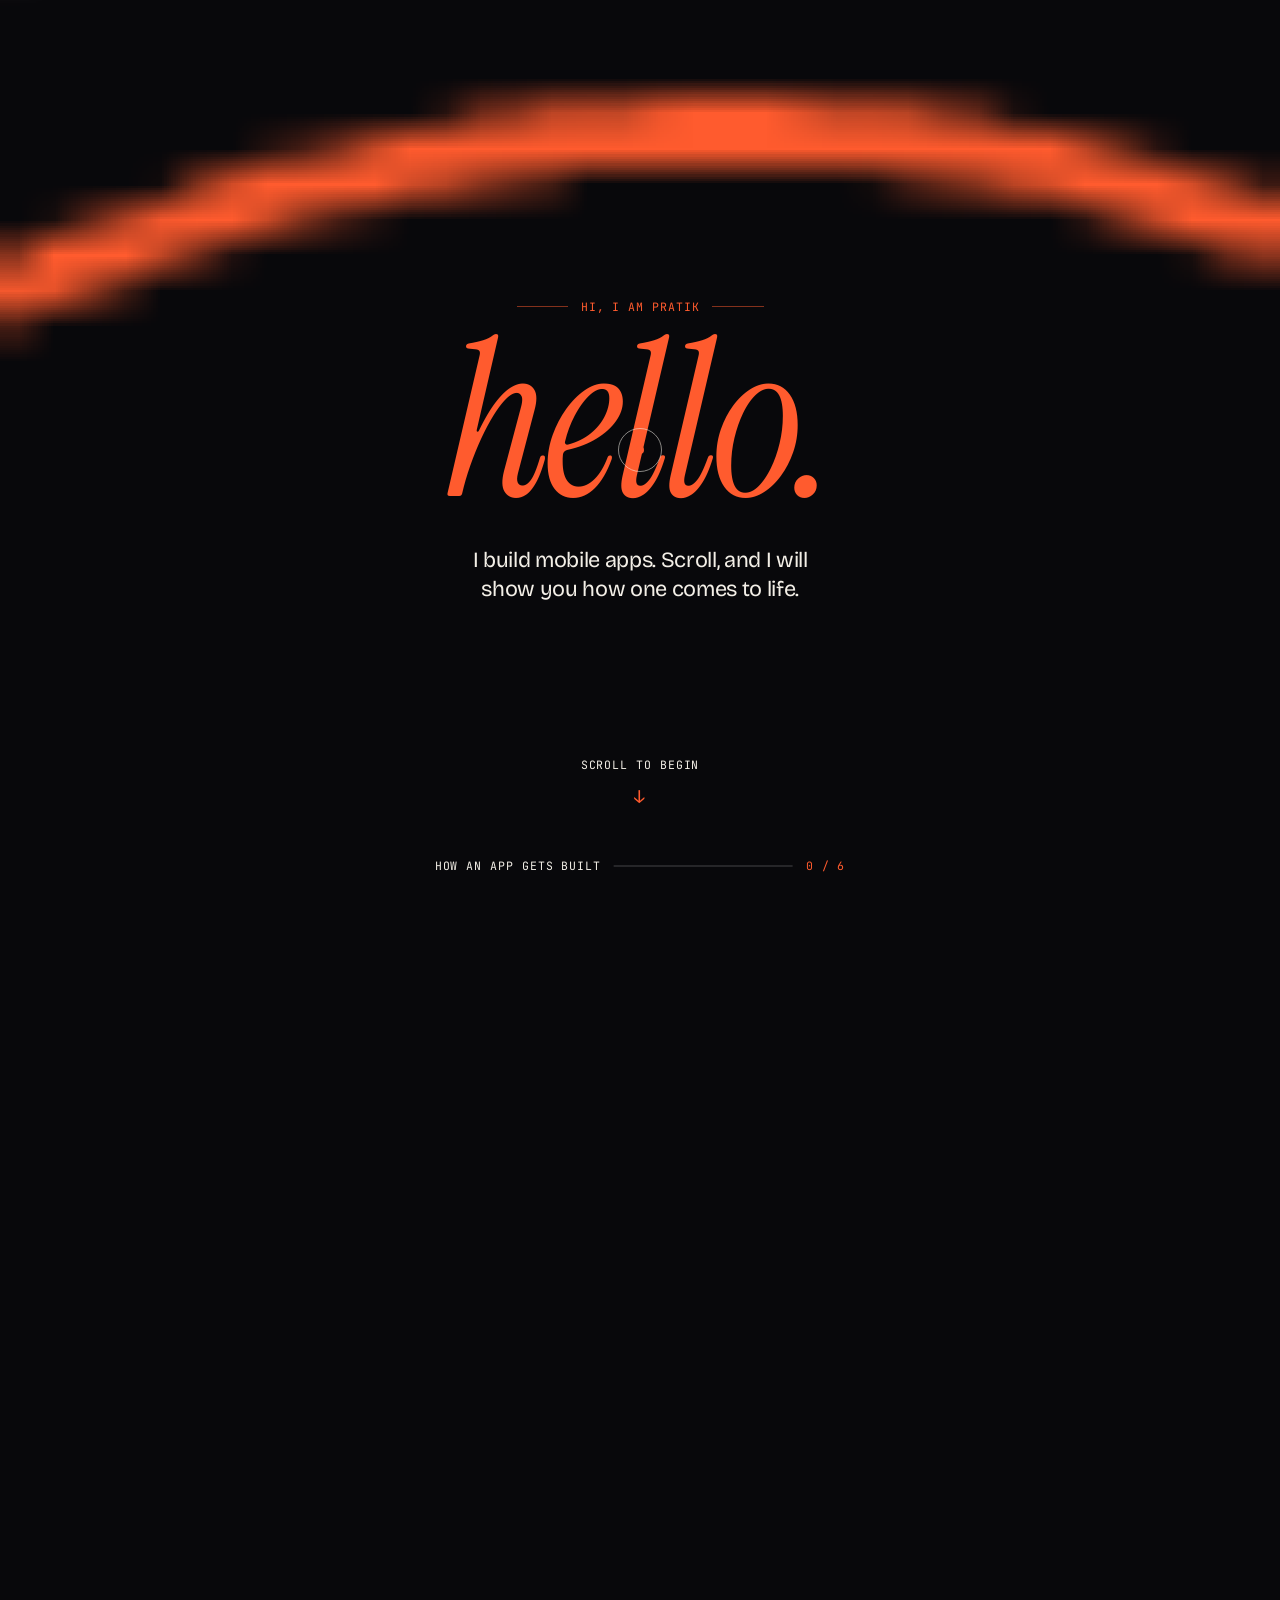
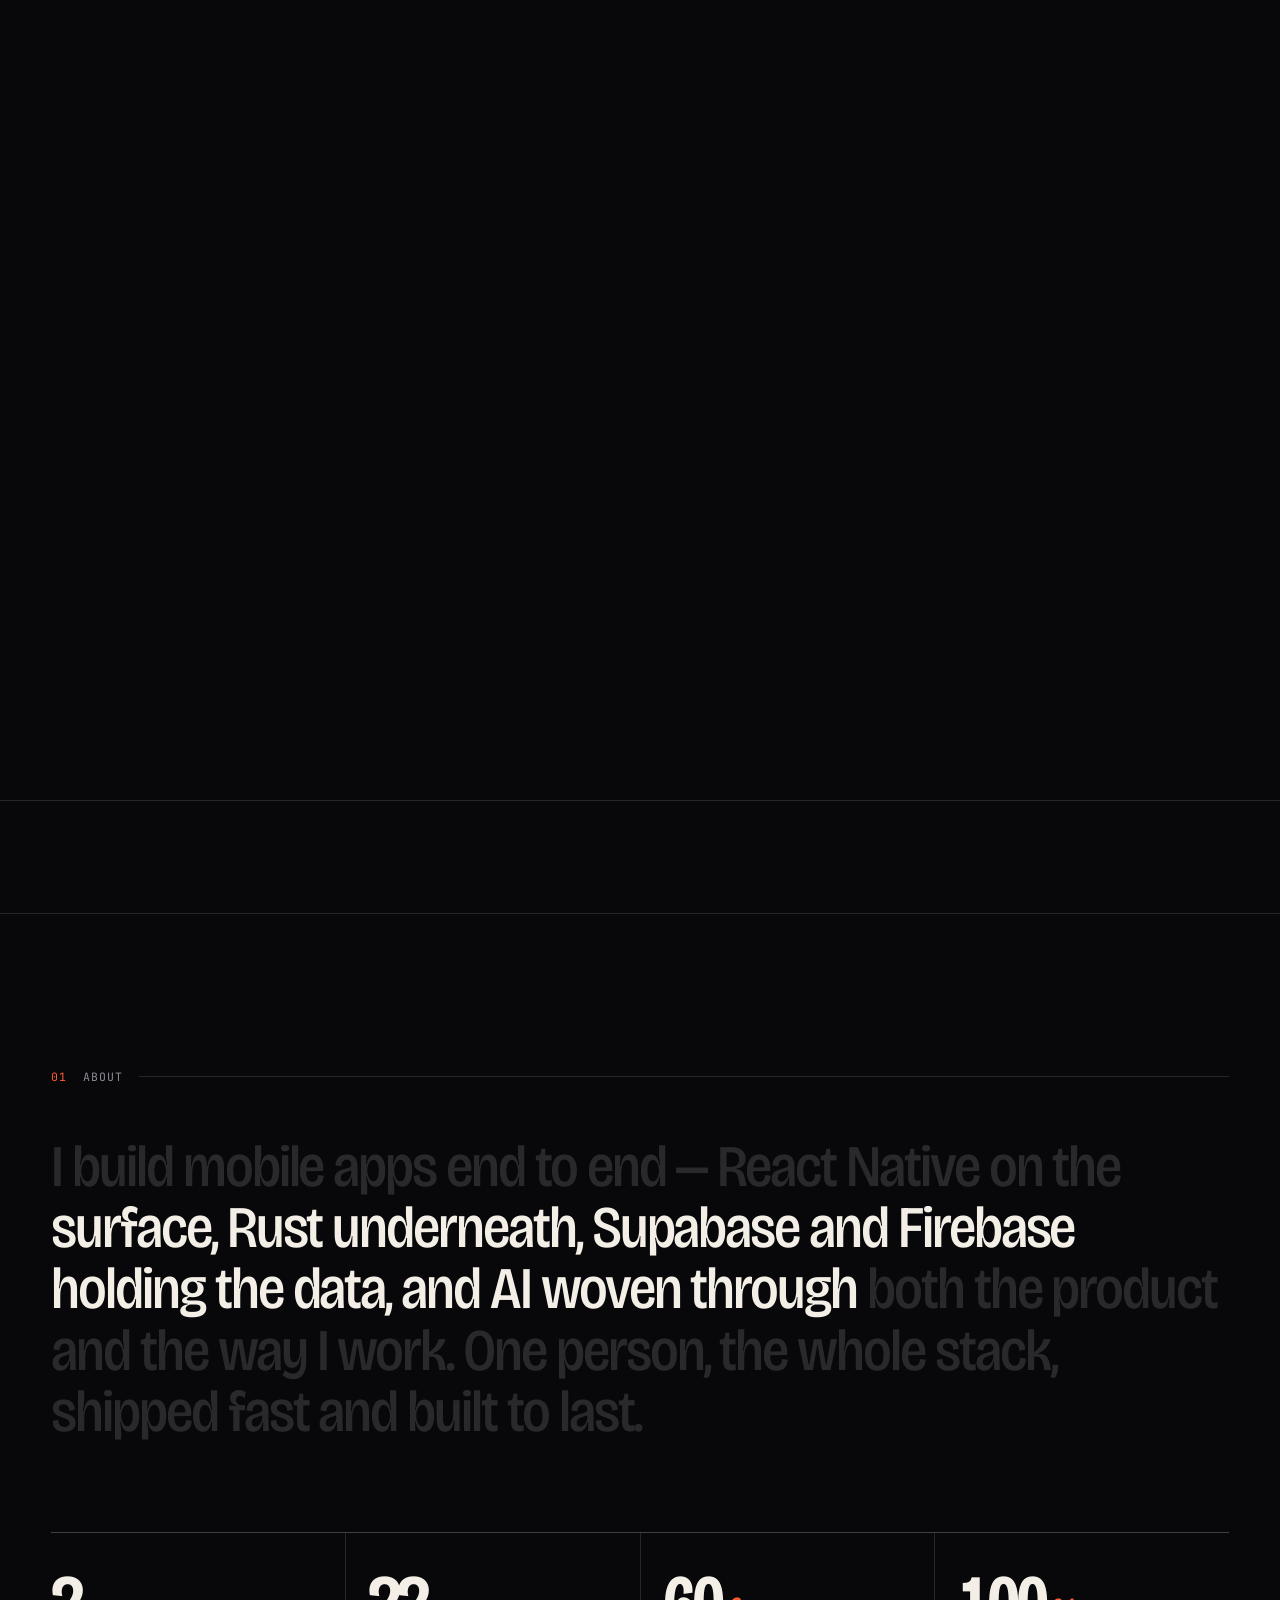
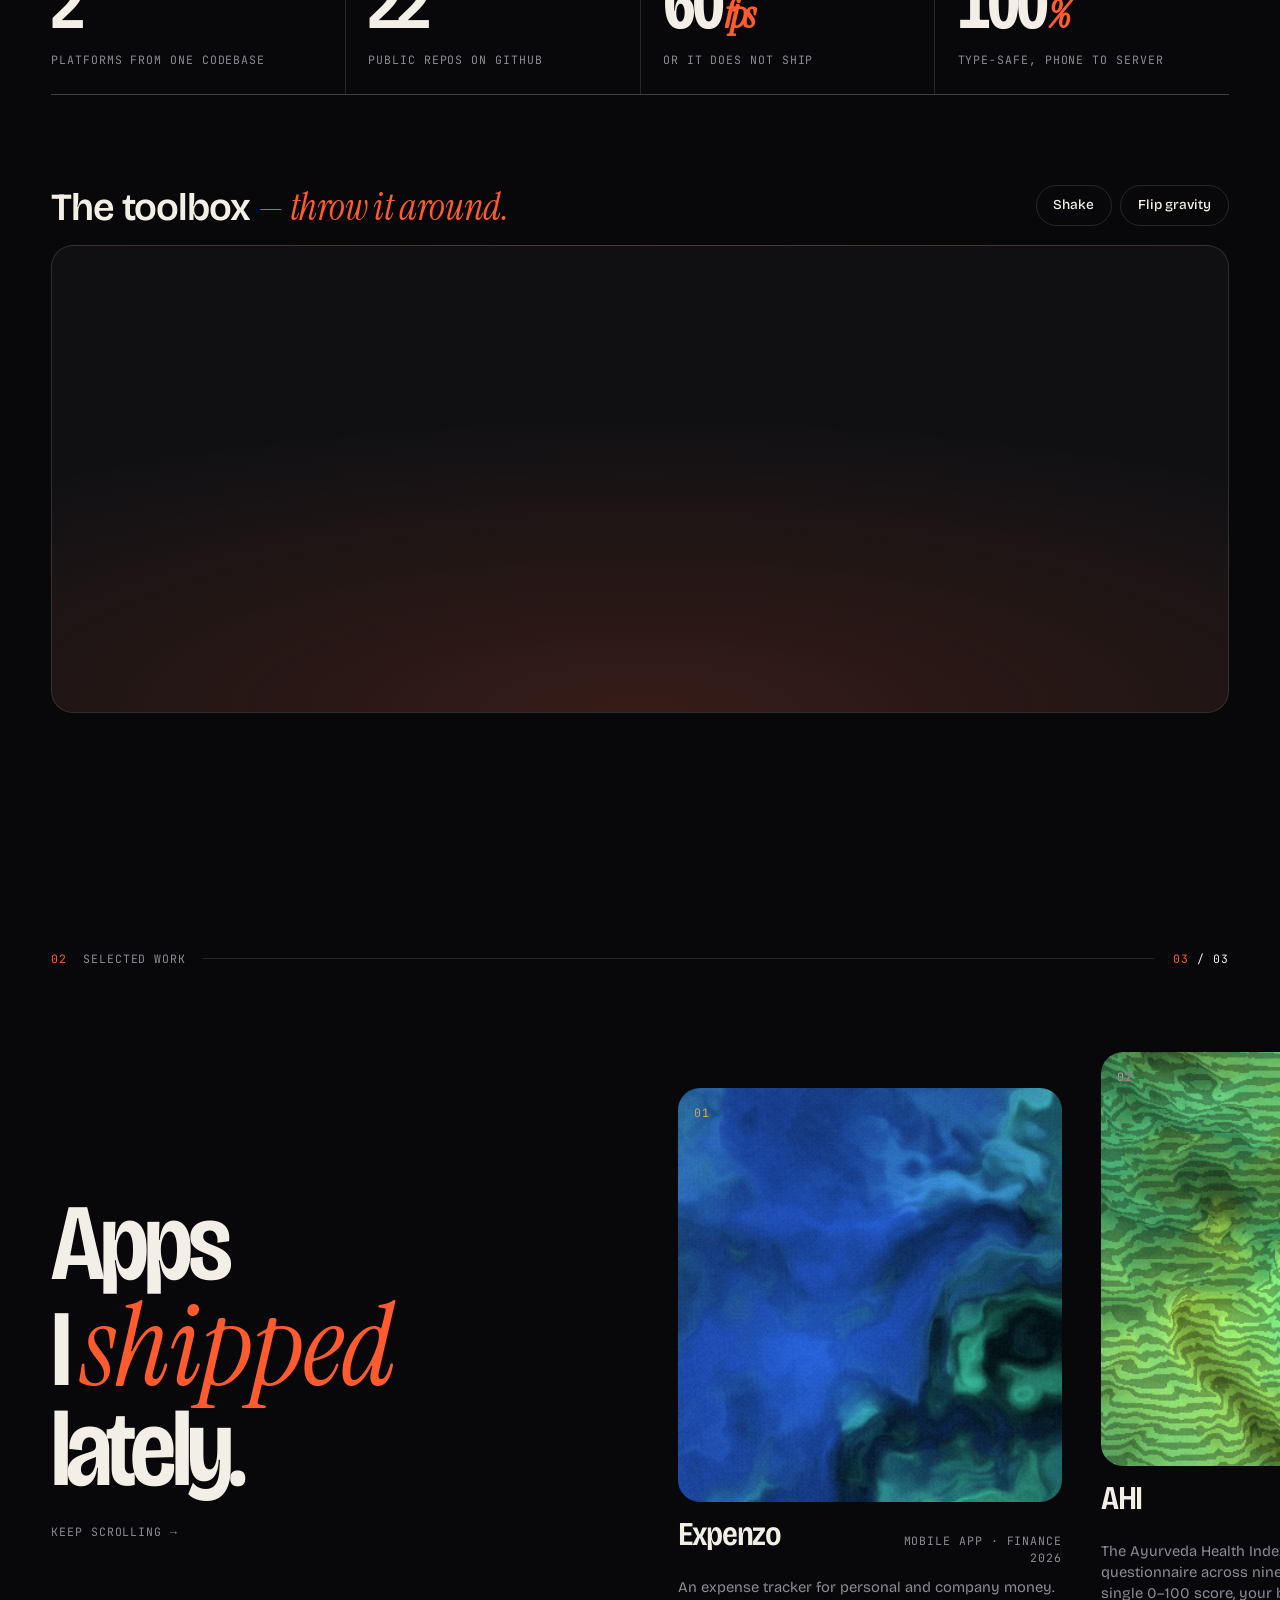
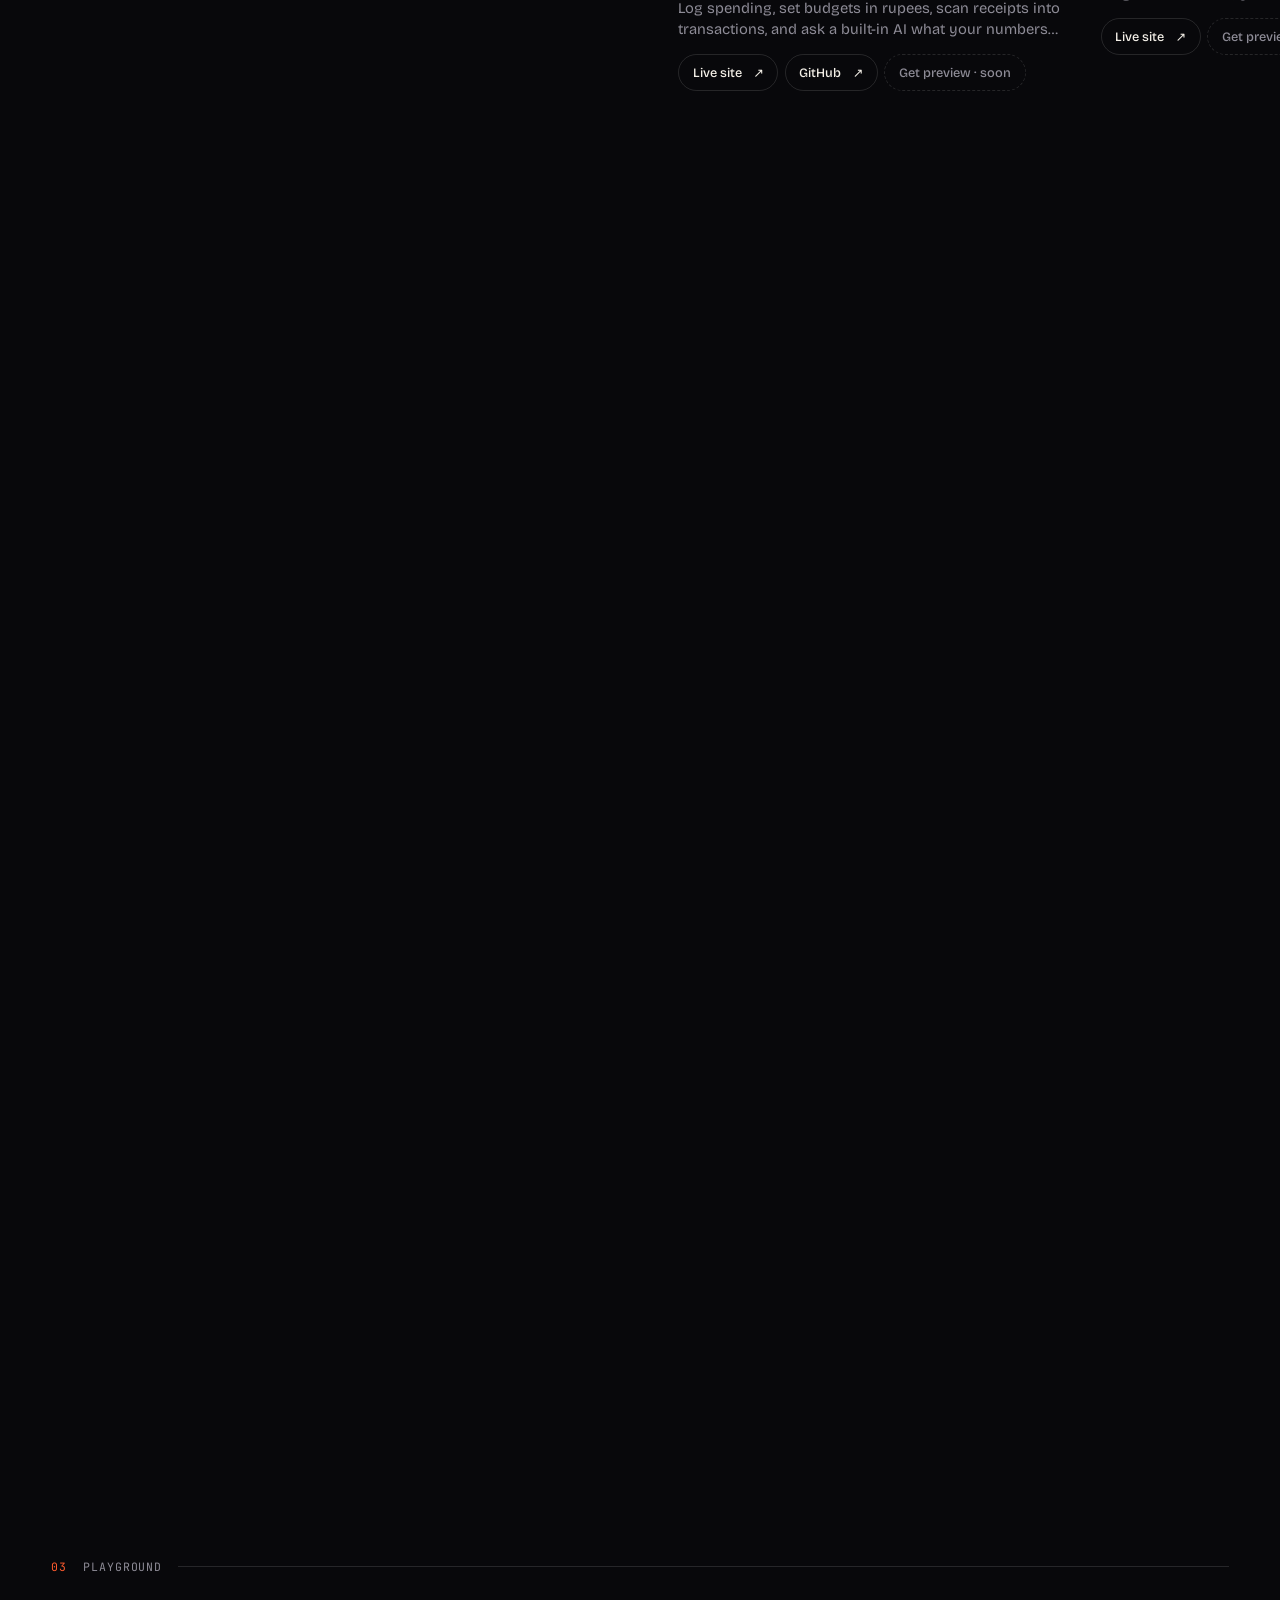
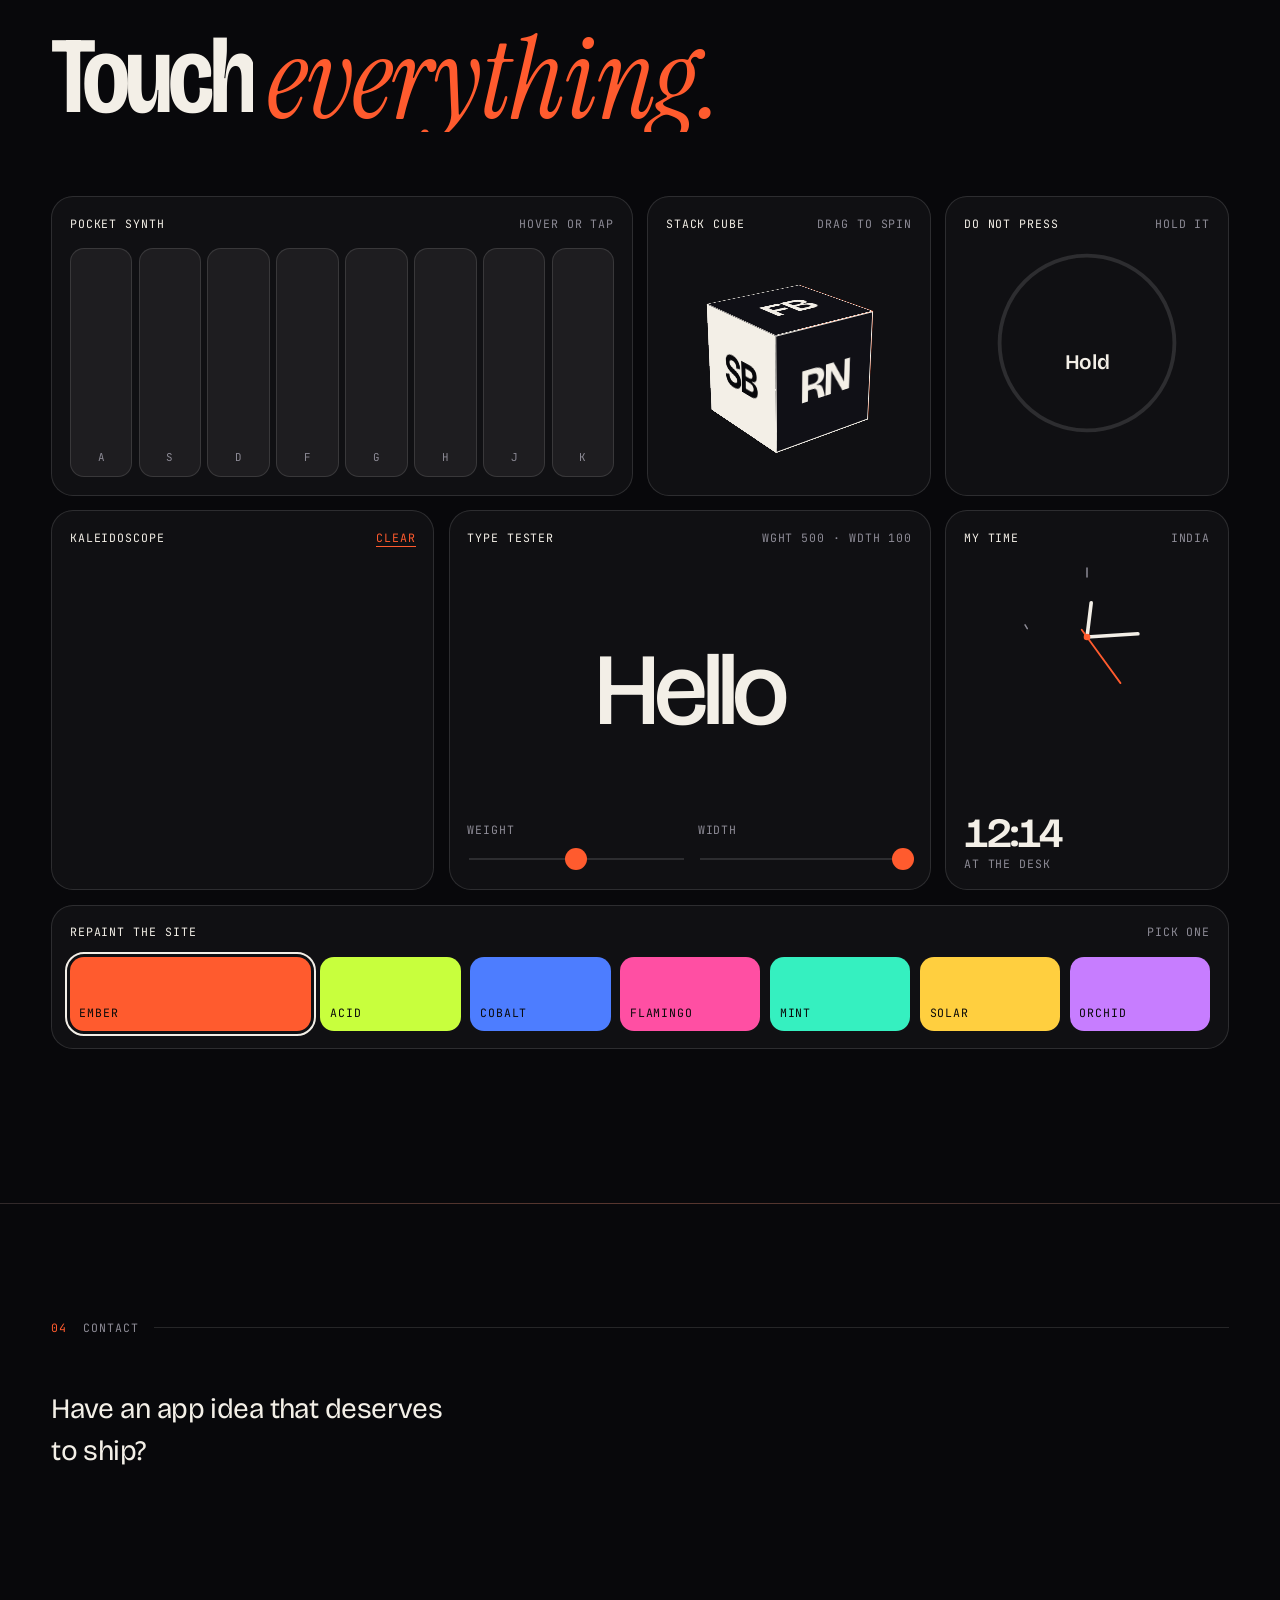
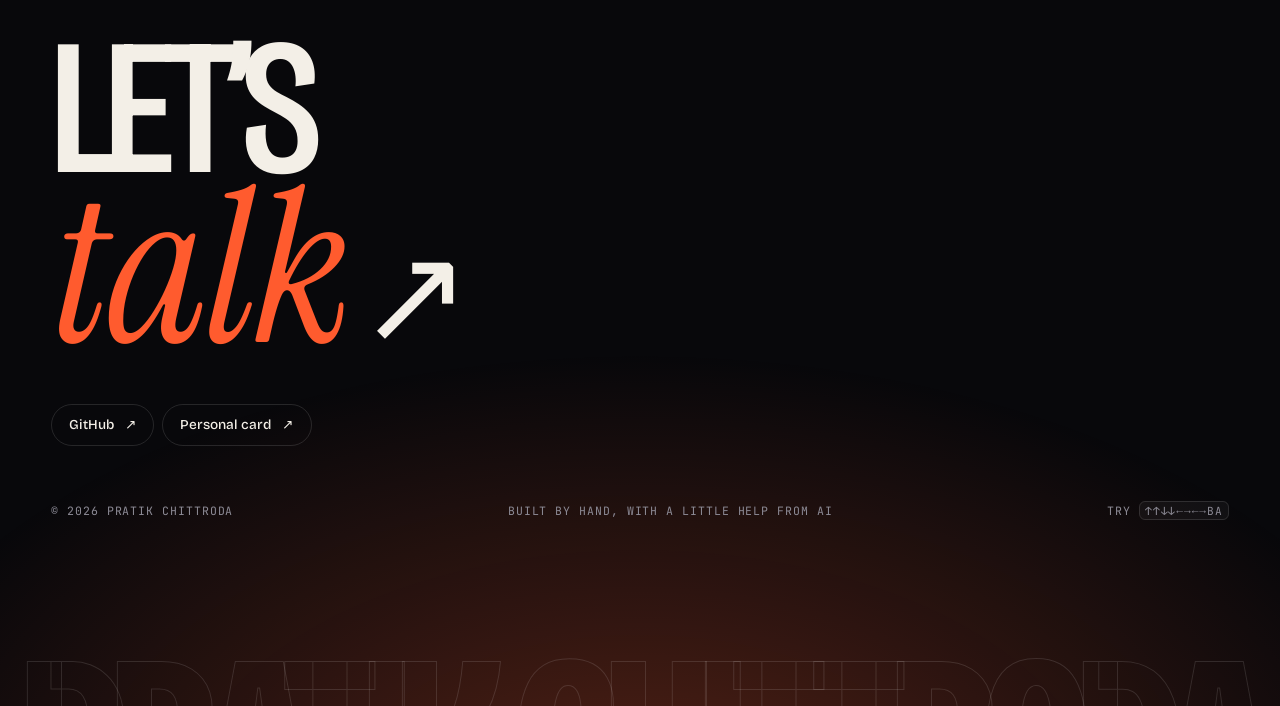
==== commit 9e7adf3f: "feat: SEO — titles, descriptions, canonical, social cards and structured data Co-Authored-By: Claude" ====
--- a/Portfolio/index.html
+++ b/Portfolio/index.html
@@ -3,11 +3,29 @@
   <head>
     <meta charset="UTF-8" />
     <meta name="viewport" content="width=device-width, initial-scale=1.0" />
-    <meta name="description" content="Portfolio of a mobile app developer building AI-native apps with React Native, Rust, Supabase and Firebase." />
+    <meta name="description" content="Portfolio of Pratik Chittroda, a mobile app developer in India building AI-native apps with React Native, Rust, Supabase and Firebase. See Expenzo, AHI and ReleaseArc." />
     <meta name="theme-color" content="#08080b" />
     <link rel="icon" type="image/svg+xml" href="./favicon.svg" />
-    <title>Portfolio — Mobile App Developer</title>
-    <script type="module" crossorigin src="./assets/index-CGRt4eWC.js"></script>
+    <title>Pratik Chittroda — Mobile App Developer | React Native, Rust &amp; AI</title>
+    <link rel="canonical" href="https://portfolio-card-ten-nu.vercel.app/portfolio/" />
+    <meta name="robots" content="index, follow, max-image-preview:large" />
+    <meta name="author" content="Pratik Chittroda" />
+    <meta property="og:type" content="profile" />
+    <meta property="og:site_name" content="Pratik Chittroda" />
+    <meta property="og:title" content="Pratik Chittroda — Mobile App Developer | React Native, Rust &amp; AI" />
+    <meta property="og:description" content="Portfolio of Pratik Chittroda, a mobile app developer in India building AI-native apps with React Native, Rust, Supabase and Firebase. See Expenzo, AHI and ReleaseArc." />
+    <meta property="og:url" content="https://portfolio-card-ten-nu.vercel.app/portfolio/" />
+    <meta property="og:image" content="https://portfolio-card-ten-nu.vercel.app/portfolio/og.png" />
+    <meta property="og:image:width" content="1200" />
+    <meta property="og:image:height" content="630" />
+    <meta property="og:image:alt" content="I build apps that feel alive — Pratik Chittroda, mobile app developer" />
+    <meta property="og:locale" content="en_IN" />
+    <meta name="twitter:card" content="summary_large_image" />
+    <meta name="twitter:title" content="Pratik Chittroda — Mobile App Developer | React Native, Rust &amp; AI" />
+    <meta name="twitter:description" content="Portfolio of Pratik Chittroda, a mobile app developer in India building AI-native apps with React Native, Rust, Supabase and Firebase. See Expenzo, AHI and ReleaseArc." />
+    <meta name="twitter:image" content="https://portfolio-card-ten-nu.vercel.app/portfolio/og.png" />
+    <script type="application/ld+json">{"@context": "https://schema.org", "@graph": [{"@type": "WebSite", "@id": "https://portfolio-card-ten-nu.vercel.app/#site", "url": "https://portfolio-card-ten-nu.vercel.app/", "name": "Pratik Chittroda", "inLanguage": "en"}, {"@type": "ProfilePage", "@id": "https://portfolio-card-ten-nu.vercel.app/portfolio/#page", "url": "https://portfolio-card-ten-nu.vercel.app/portfolio/", "name": "Pratik Chittroda — Mobile App Developer", "isPartOf": {"@id": "https://portfolio-card-ten-nu.vercel.app/#site"}, "mainEntity": {"@id": "https://portfolio-card-ten-nu.vercel.app/#pratik"}, "primaryImageOfPage": "https://portfolio-card-ten-nu.vercel.app/portfolio/og.png"}, {"@type": "Person", "@id": "https://portfolio-card-ten-nu.vercel.app/#pratik", "name": "Pratik Chittroda", "jobTitle": "Mobile App Developer", "description": "Mobile app developer building AI-native apps with React Native, Rust, Supabase and Firebase.", "url": "https://portfolio-card-ten-nu.vercel.app/portfolio/", "image": "https://portfolio-card-ten-nu.vercel.app/portfolio/og.png", "sameAs": ["https://github.com/pratikchittroda-cpu", "https://www.linkedin.com/in/pratik-chittroda/", "https://www.instagram.com/pratik.limitless"], "address": {"@type": "PostalAddress", "addressRegion": "Gujarat", "addressCountry": "IN"}, "knowsAbout": ["React Native", "Expo", "Rust", "Supabase", "Firebase", "TypeScript", "Mobile app development", "AI-native apps"]}, {"@type": "ItemList", "name": "Selected work", "itemListElement": [{"@type": "ListItem", "position": 1, "item": {"@type": "SoftwareApplication", "name": "Expenzo", "url": "https://project1-7a465.web.app", "description": "Expense tracker for personal and company money with budgets, receipt scanning and a built-in AI assistant.", "applicationCategory": "Application", "author": {"@id": "https://portfolio-card-ten-nu.vercel.app/#pratik"}}}, {"@type": "ListItem", "position": 2, "item": {"@type": "SoftwareApplication", "name": "AHI — Ayurveda Health Index", "url": "https://ahi-health-index.vercel.app", "description": "Guided health questionnaire that gives a 0–100 score, body type and a daily plan, for iOS, Android and web.", "applicationCategory": "Application", "author": {"@id": "https://portfolio-card-ten-nu.vercel.app/#pratik"}}}, {"@type": "ListItem", "position": 3, "item": {"@type": "SoftwareApplication", "name": "ReleaseArc", "url": "https://project-pulse-navy.vercel.app", "description": "Delivery intelligence for engineering teams connecting sprint planning, GitHub activity, code review and CI/CD.", "applicationCategory": "Application", "author": {"@id": "https://portfolio-card-ten-nu.vercel.app/#pratik"}}}]}]}</script>
+    <script type="module" crossorigin src="./assets/index-CK3M4NSa.js"></script>
     <link rel="stylesheet" crossorigin href="./assets/index-bODnni2A.css">
   </head>
   <body class="is-loading">
@@ -49,6 +67,18 @@
 
     <nav class="dots" id="dots" aria-label="Sections"></nav>
 
+    <noscript>
+      <div style="max-width:42rem;margin:0 auto;padding:6rem 1.5rem;font:1rem/1.6 system-ui,sans-serif;color:#f3efe7">
+        <h1>Pratik Chittroda — Mobile App Developer</h1>
+        <p>I build AI-native mobile apps end to end with React Native, Rust, Supabase and Firebase. This portfolio is interactive and needs JavaScript; here is the short version.</p>
+        <ul>
+          <li><a href="https://project1-7a465.web.app">Expenzo</a> — expense tracker with budgets, receipt scanning and a built-in AI assistant.</li>
+          <li><a href="https://ahi-health-index.vercel.app">AHI</a> — the Ayurveda Health Index: a guided questionnaire, a 0–100 score and a daily plan.</li>
+          <li><a href="https://project-pulse-navy.vercel.app">ReleaseArc</a> — delivery intelligence connecting sprints, GitHub, code review and CI/CD.</li>
+        </ul>
+        <p><a href="https://github.com/pratikchittroda-cpu">GitHub</a> · <a href="https://portfolio-card-ten-nu.vercel.app/">Contact card</a></p>
+      </div>
+    </noscript>
     <main id="top">
       <!-- HERO -->
       <section class="hero" id="hero" data-section="Intro">
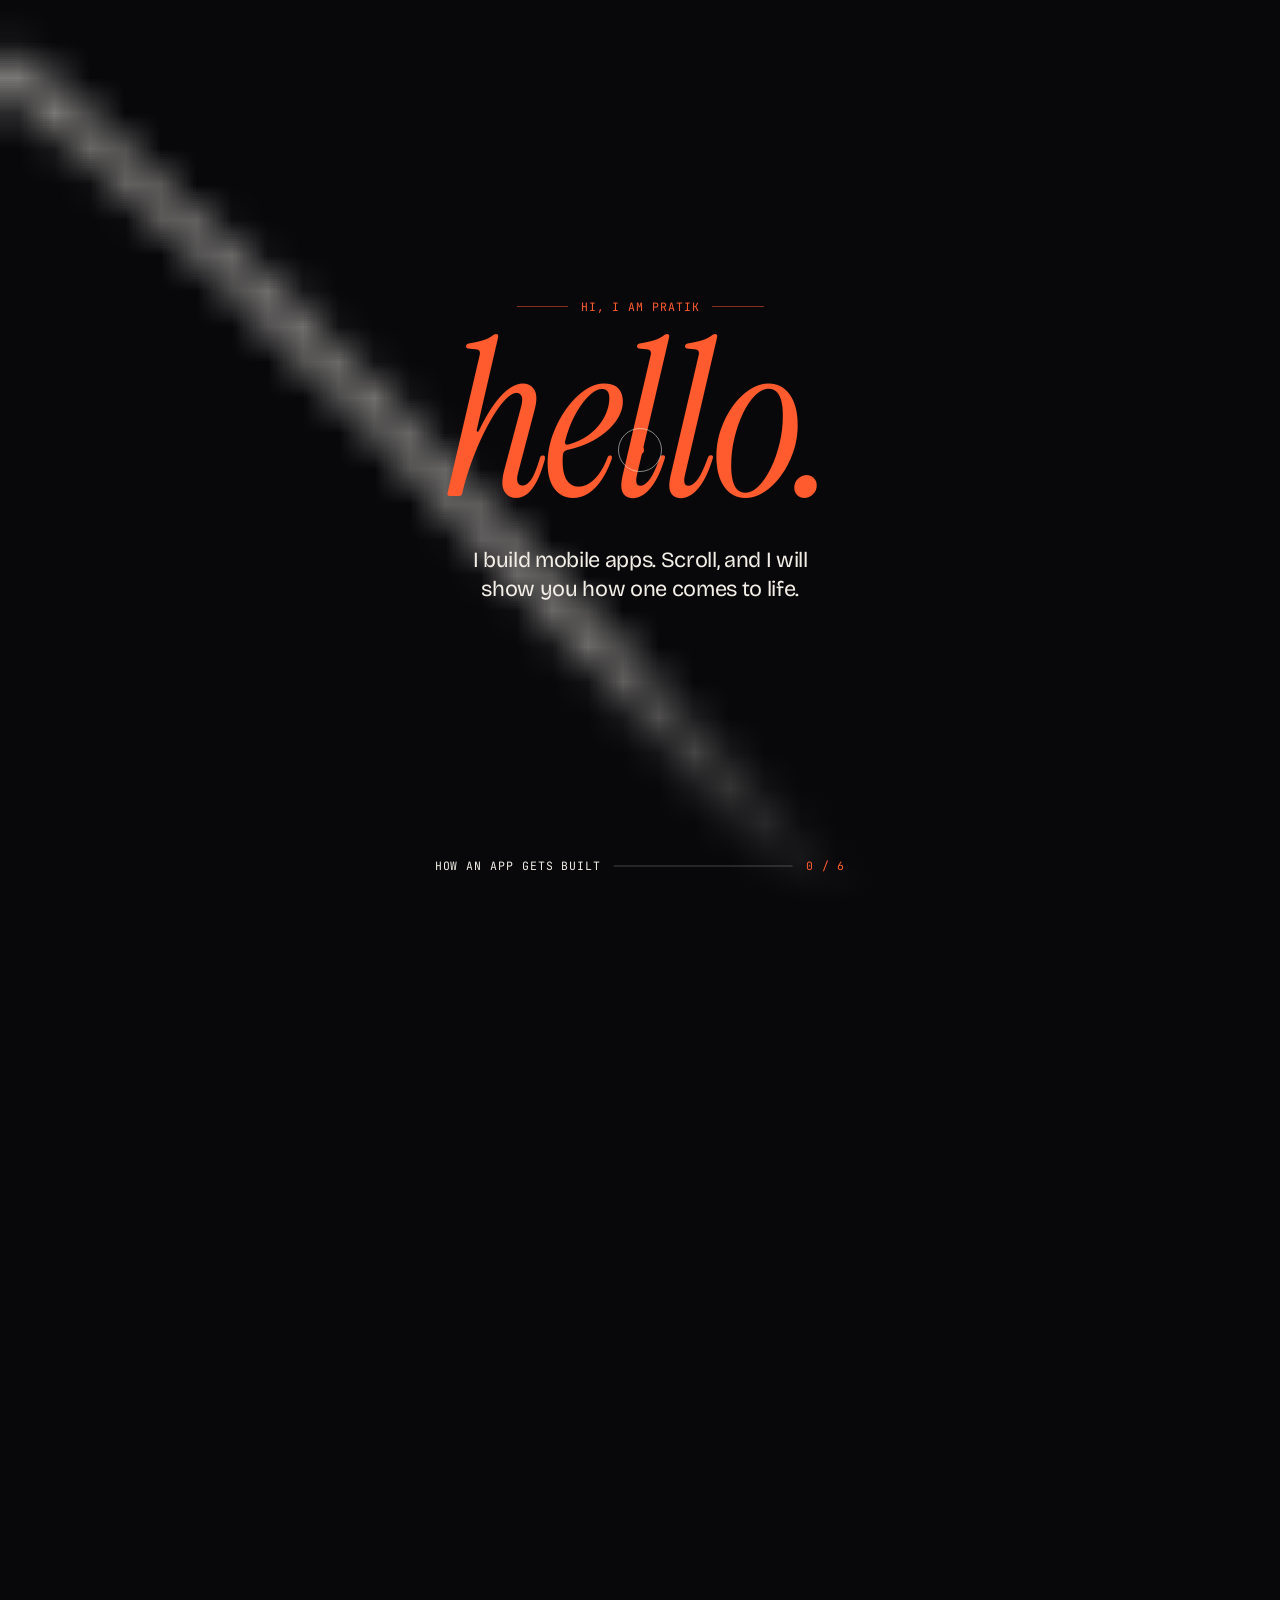
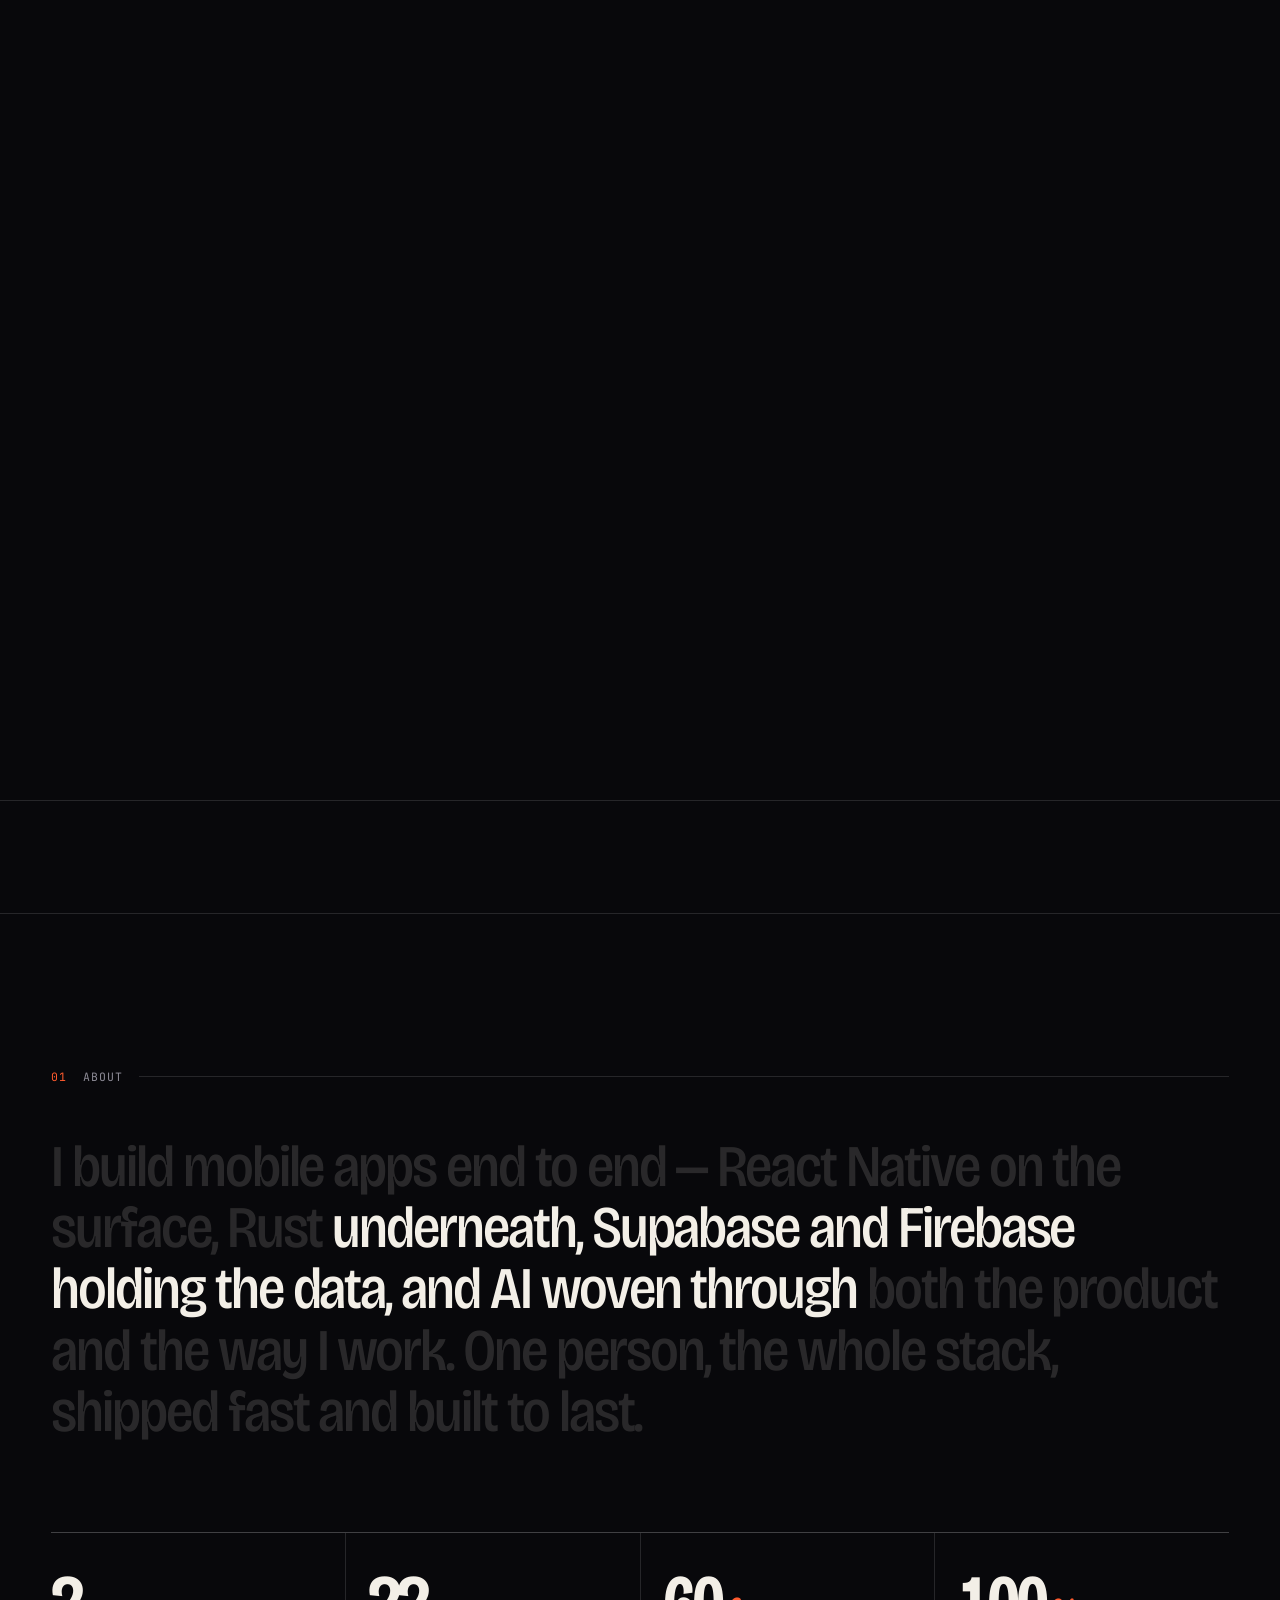
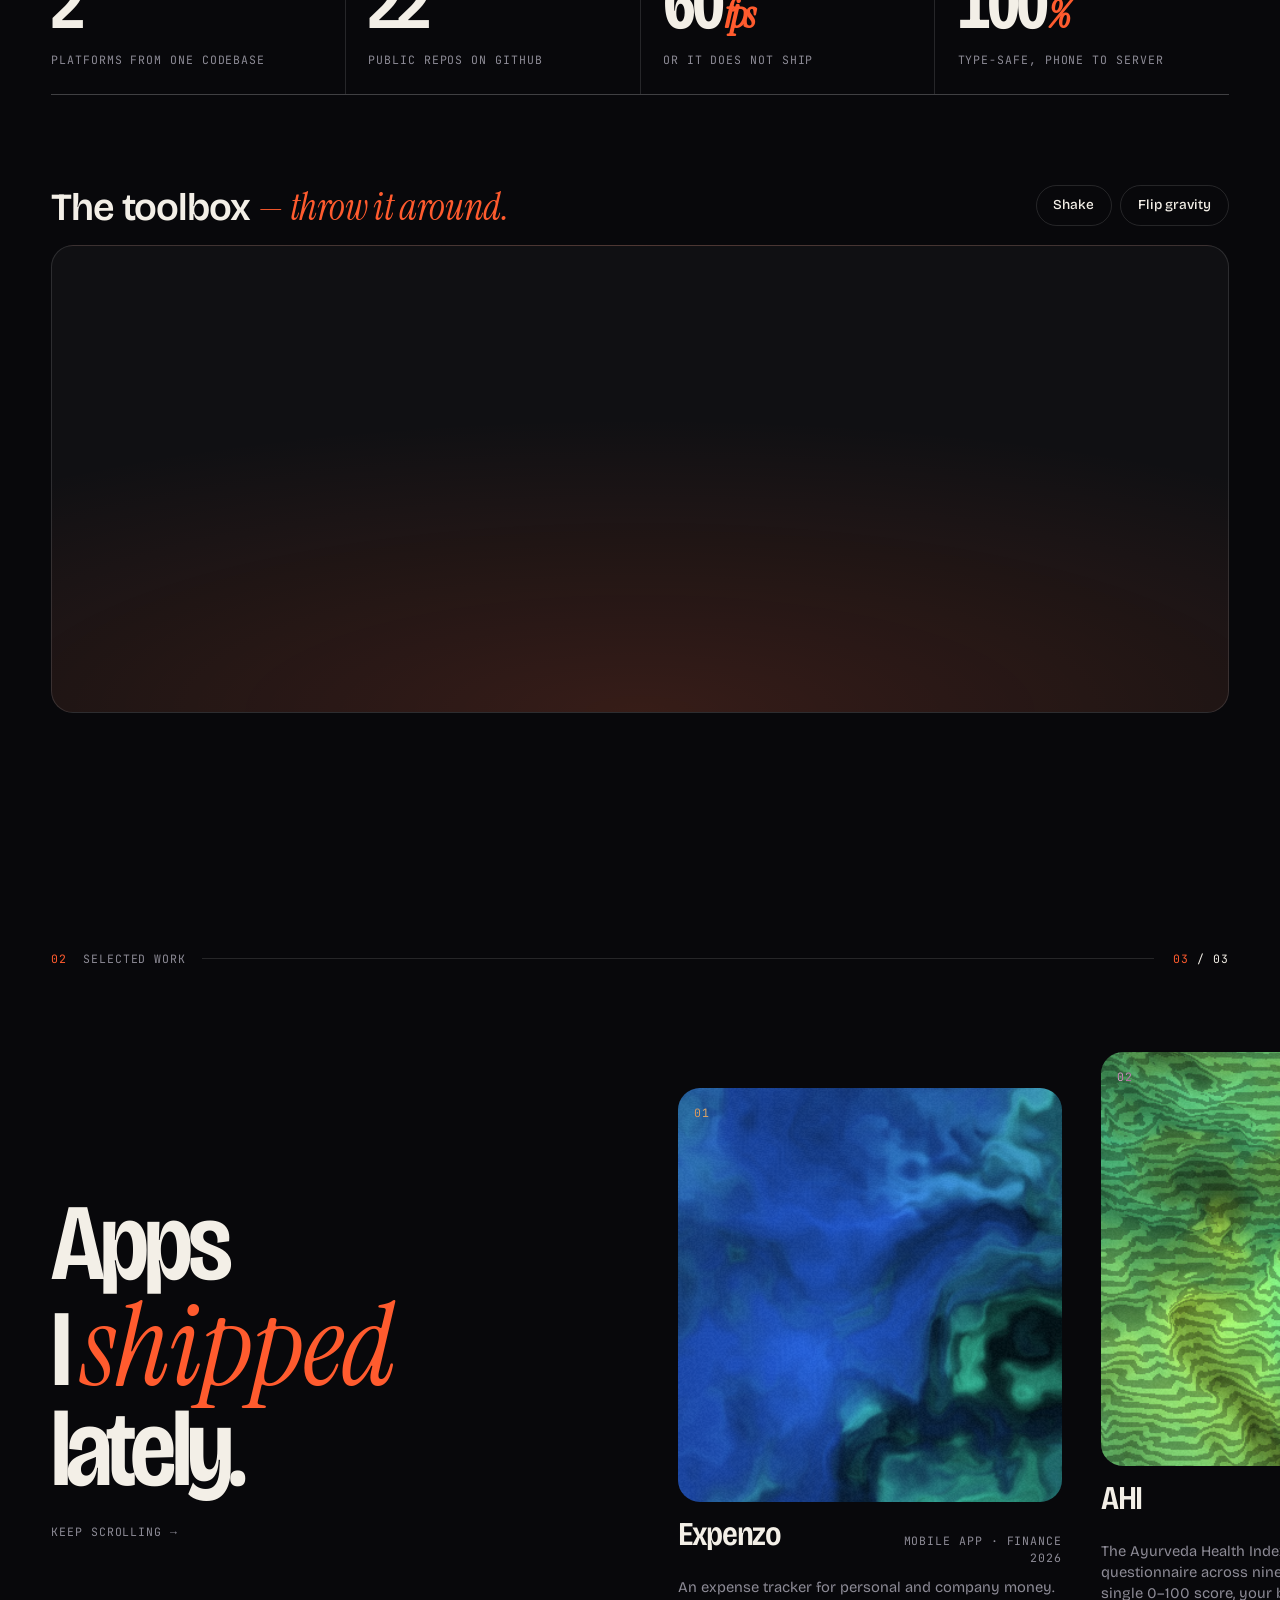
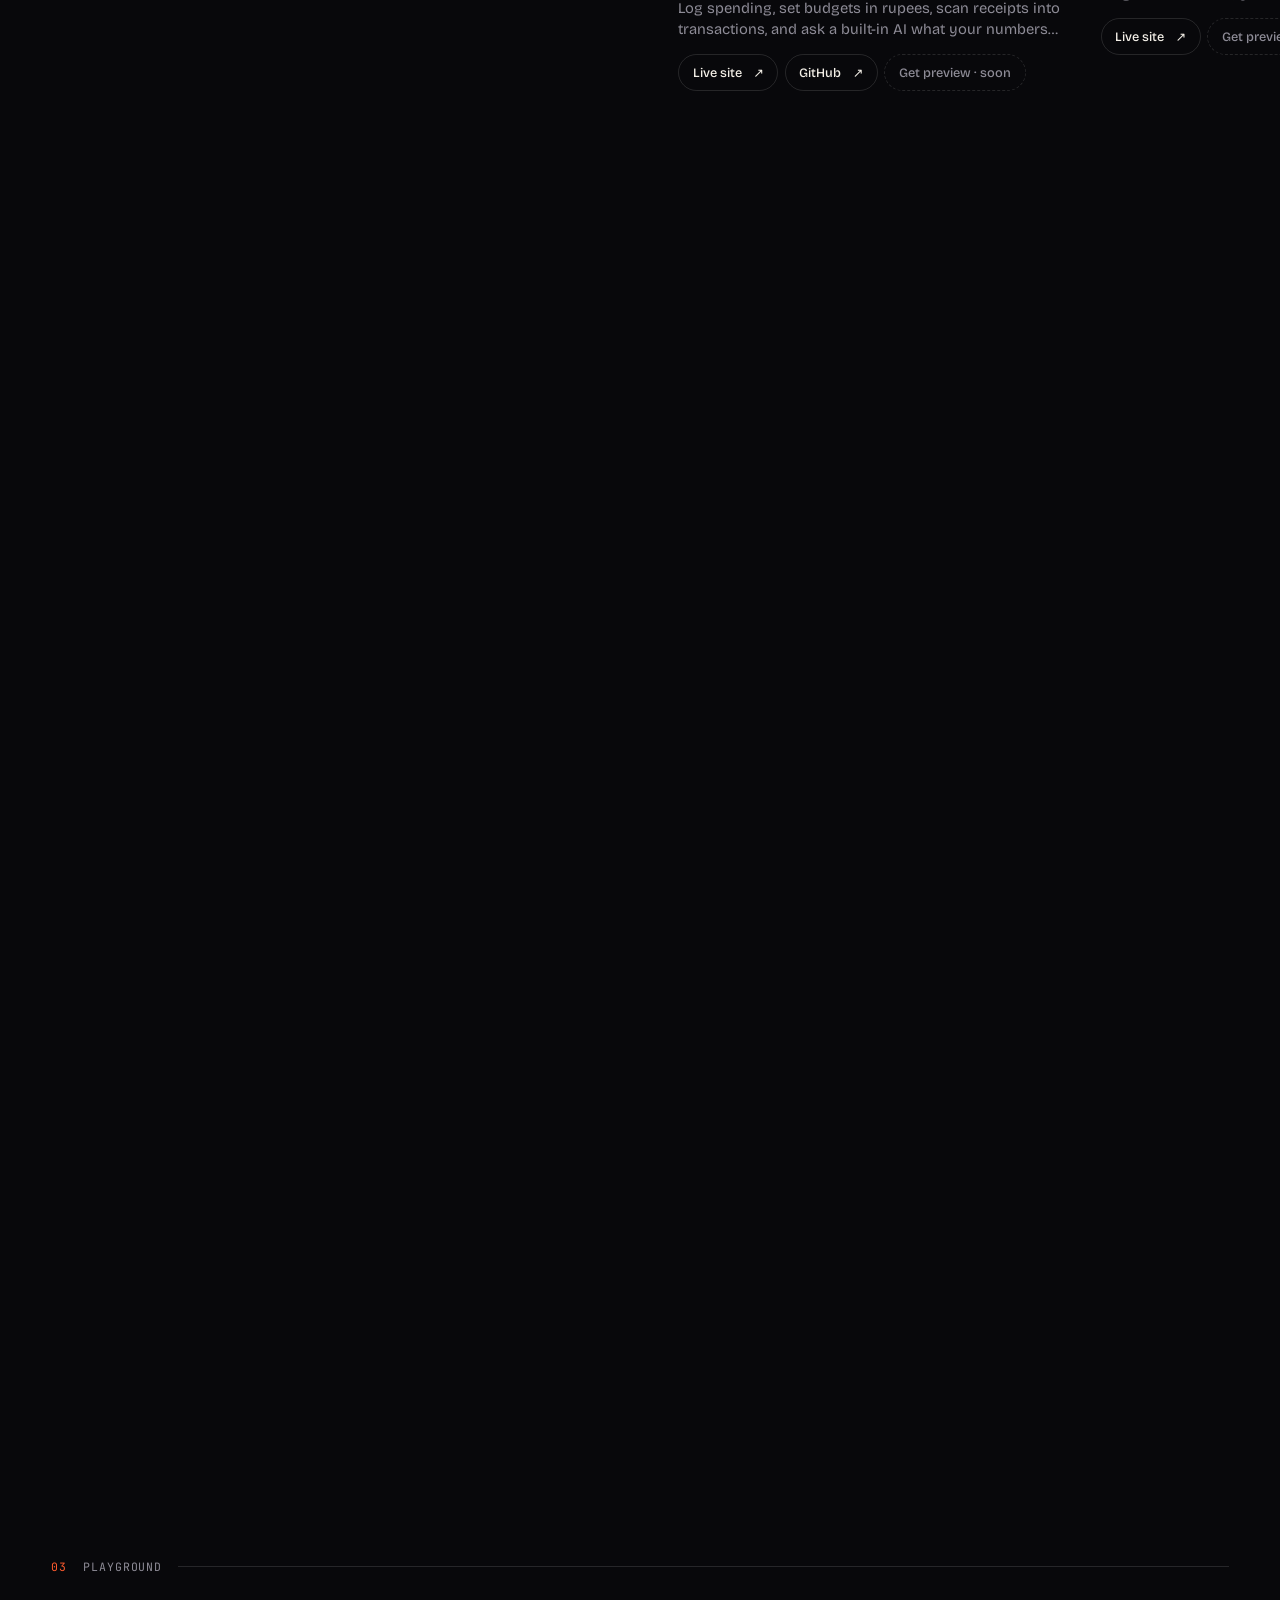
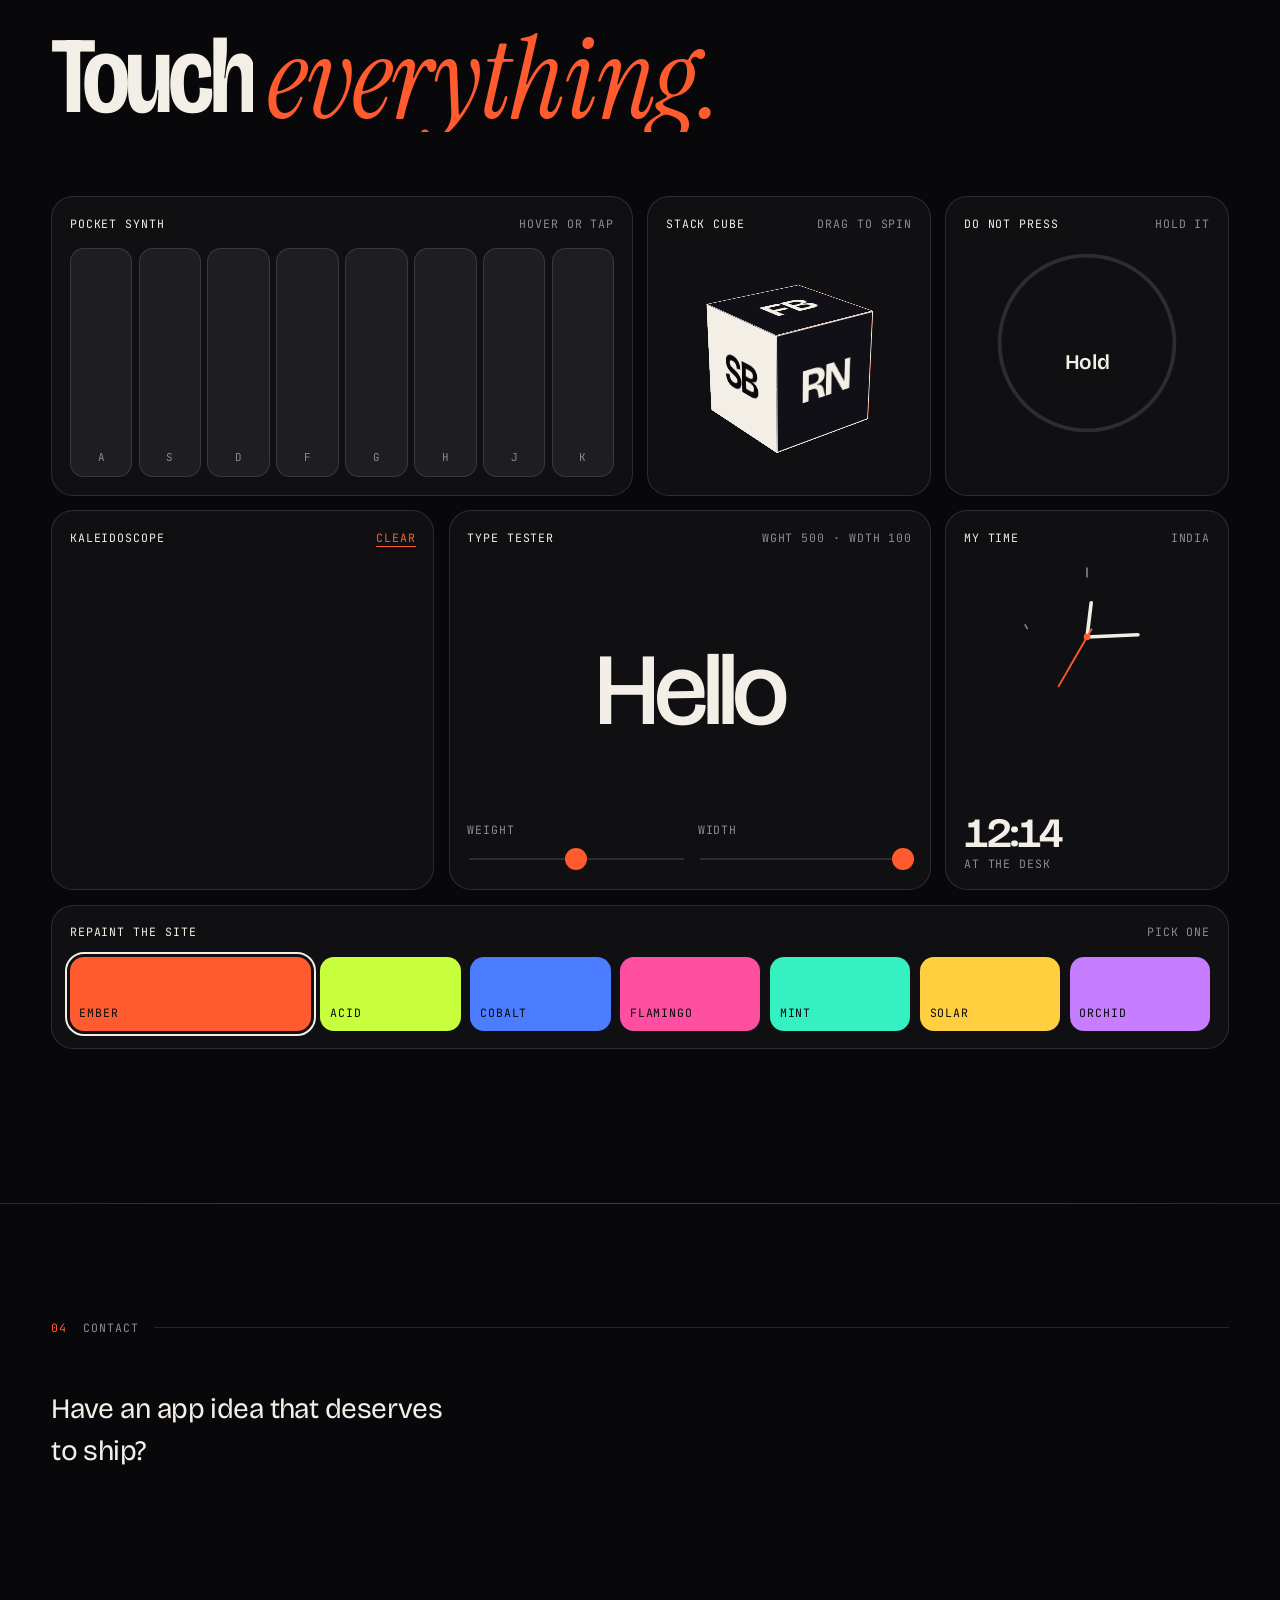
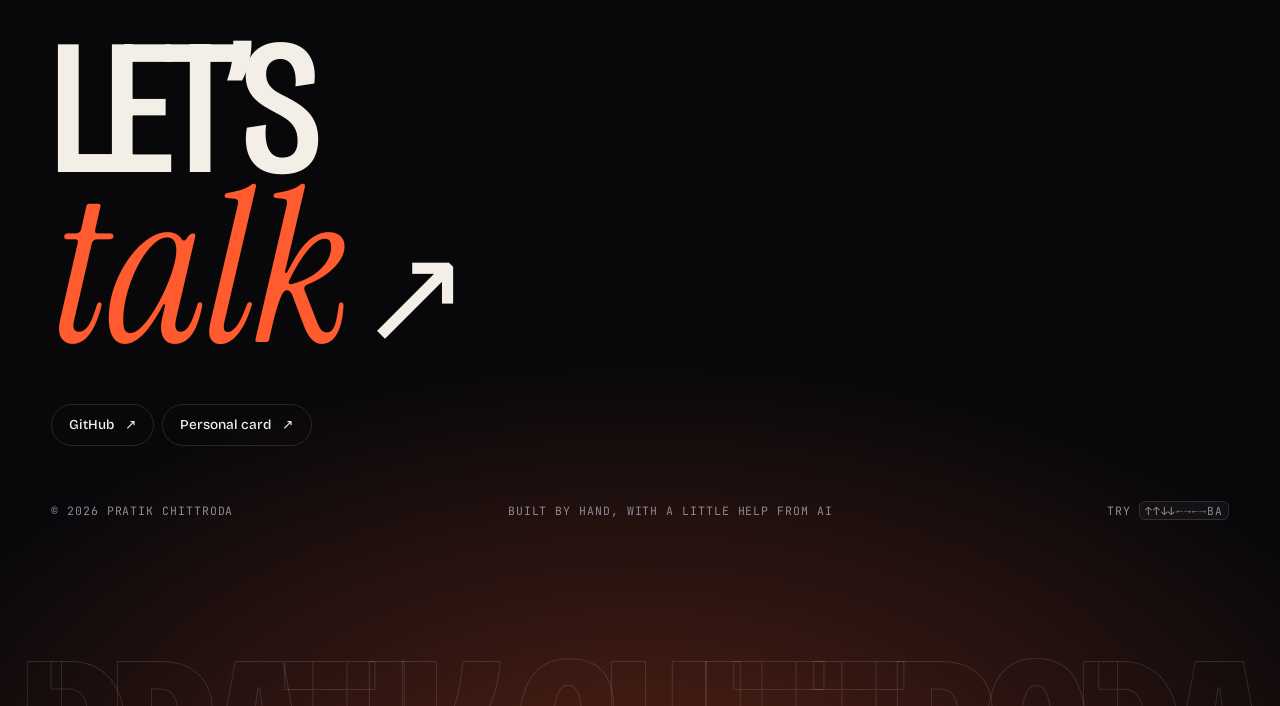
==== commit 976f5e3d: "fix: list portfolio projects as CreativeWork in structured data Co-Authored-By: Claude Fable 5.2 <no" ====
--- a/Portfolio/index.html
+++ b/Portfolio/index.html
@@ -24,7 +24,7 @@
     <meta name="twitter:title" content="Pratik Chittroda — Mobile App Developer | React Native, Rust &amp; AI" />
     <meta name="twitter:description" content="Portfolio of Pratik Chittroda, a mobile app developer in India building AI-native apps with React Native, Rust, Supabase and Firebase. See Expenzo, AHI and ReleaseArc." />
     <meta name="twitter:image" content="https://portfolio-card-ten-nu.vercel.app/portfolio/og.png" />
-    <script type="application/ld+json">{"@context": "https://schema.org", "@graph": [{"@type": "WebSite", "@id": "https://portfolio-card-ten-nu.vercel.app/#site", "url": "https://portfolio-card-ten-nu.vercel.app/", "name": "Pratik Chittroda", "inLanguage": "en"}, {"@type": "ProfilePage", "@id": "https://portfolio-card-ten-nu.vercel.app/portfolio/#page", "url": "https://portfolio-card-ten-nu.vercel.app/portfolio/", "name": "Pratik Chittroda — Mobile App Developer", "isPartOf": {"@id": "https://portfolio-card-ten-nu.vercel.app/#site"}, "mainEntity": {"@id": "https://portfolio-card-ten-nu.vercel.app/#pratik"}, "primaryImageOfPage": "https://portfolio-card-ten-nu.vercel.app/portfolio/og.png"}, {"@type": "Person", "@id": "https://portfolio-card-ten-nu.vercel.app/#pratik", "name": "Pratik Chittroda", "jobTitle": "Mobile App Developer", "description": "Mobile app developer building AI-native apps with React Native, Rust, Supabase and Firebase.", "url": "https://portfolio-card-ten-nu.vercel.app/portfolio/", "image": "https://portfolio-card-ten-nu.vercel.app/portfolio/og.png", "sameAs": ["https://github.com/pratikchittroda-cpu", "https://www.linkedin.com/in/pratik-chittroda/", "https://www.instagram.com/pratik.limitless"], "address": {"@type": "PostalAddress", "addressRegion": "Gujarat", "addressCountry": "IN"}, "knowsAbout": ["React Native", "Expo", "Rust", "Supabase", "Firebase", "TypeScript", "Mobile app development", "AI-native apps"]}, {"@type": "ItemList", "name": "Selected work", "itemListElement": [{"@type": "ListItem", "position": 1, "item": {"@type": "SoftwareApplication", "name": "Expenzo", "url": "https://project1-7a465.web.app", "description": "Expense tracker for personal and company money with budgets, receipt scanning and a built-in AI assistant.", "applicationCategory": "Application", "author": {"@id": "https://portfolio-card-ten-nu.vercel.app/#pratik"}}}, {"@type": "ListItem", "position": 2, "item": {"@type": "SoftwareApplication", "name": "AHI — Ayurveda Health Index", "url": "https://ahi-health-index.vercel.app", "description": "Guided health questionnaire that gives a 0–100 score, body type and a daily plan, for iOS, Android and web.", "applicationCategory": "Application", "author": {"@id": "https://portfolio-card-ten-nu.vercel.app/#pratik"}}}, {"@type": "ListItem", "position": 3, "item": {"@type": "SoftwareApplication", "name": "ReleaseArc", "url": "https://project-pulse-navy.vercel.app", "description": "Delivery intelligence for engineering teams connecting sprint planning, GitHub activity, code review and CI/CD.", "applicationCategory": "Application", "author": {"@id": "https://portfolio-card-ten-nu.vercel.app/#pratik"}}}]}]}</script>
+    <script type="application/ld+json">{"@context": "https://schema.org", "@graph": [{"@type": "WebSite", "@id": "https://portfolio-card-ten-nu.vercel.app/#site", "url": "https://portfolio-card-ten-nu.vercel.app/", "name": "Pratik Chittroda", "inLanguage": "en"}, {"@type": "ProfilePage", "@id": "https://portfolio-card-ten-nu.vercel.app/portfolio/#page", "url": "https://portfolio-card-ten-nu.vercel.app/portfolio/", "name": "Pratik Chittroda — Mobile App Developer", "isPartOf": {"@id": "https://portfolio-card-ten-nu.vercel.app/#site"}, "mainEntity": {"@id": "https://portfolio-card-ten-nu.vercel.app/#pratik"}, "primaryImageOfPage": "https://portfolio-card-ten-nu.vercel.app/portfolio/og.png"}, {"@type": "Person", "@id": "https://portfolio-card-ten-nu.vercel.app/#pratik", "name": "Pratik Chittroda", "jobTitle": "Mobile App Developer", "description": "Mobile app developer building AI-native apps with React Native, Rust, Supabase and Firebase.", "url": "https://portfolio-card-ten-nu.vercel.app/portfolio/", "image": "https://portfolio-card-ten-nu.vercel.app/portfolio/og.png", "sameAs": ["https://github.com/pratikchittroda-cpu", "https://www.linkedin.com/in/pratik-chittroda/", "https://www.instagram.com/pratik.limitless"], "address": {"@type": "PostalAddress", "addressRegion": "Gujarat", "addressCountry": "IN"}, "knowsAbout": ["React Native", "Expo", "Rust", "Supabase", "Firebase", "TypeScript", "Mobile app development", "AI-native apps"]}, {"@type": "ItemList", "name": "Selected work", "itemListElement": [{"@type": "ListItem", "position": 1, "item": {"@type": "CreativeWork", "name": "Expenzo", "url": "https://project1-7a465.web.app", "description": "Expense tracker for personal and company money with budgets, receipt scanning and a built-in AI assistant.", "author": {"@id": "https://portfolio-card-ten-nu.vercel.app/#pratik"}}}, {"@type": "ListItem", "position": 2, "item": {"@type": "CreativeWork", "name": "AHI — Ayurveda Health Index", "url": "https://ahi-health-index.vercel.app", "description": "Guided health questionnaire that gives a 0–100 score, body type and a daily plan, for iOS, Android and web.", "author": {"@id": "https://portfolio-card-ten-nu.vercel.app/#pratik"}}}, {"@type": "ListItem", "position": 3, "item": {"@type": "CreativeWork", "name": "ReleaseArc", "url": "https://project-pulse-navy.vercel.app", "description": "Delivery intelligence for engineering teams connecting sprint planning, GitHub activity, code review and CI/CD.", "author": {"@id": "https://portfolio-card-ten-nu.vercel.app/#pratik"}}}]}]}</script>
     <script type="module" crossorigin src="./assets/index-CK3M4NSa.js"></script>
     <link rel="stylesheet" crossorigin href="./assets/index-bODnni2A.css">
   </head>
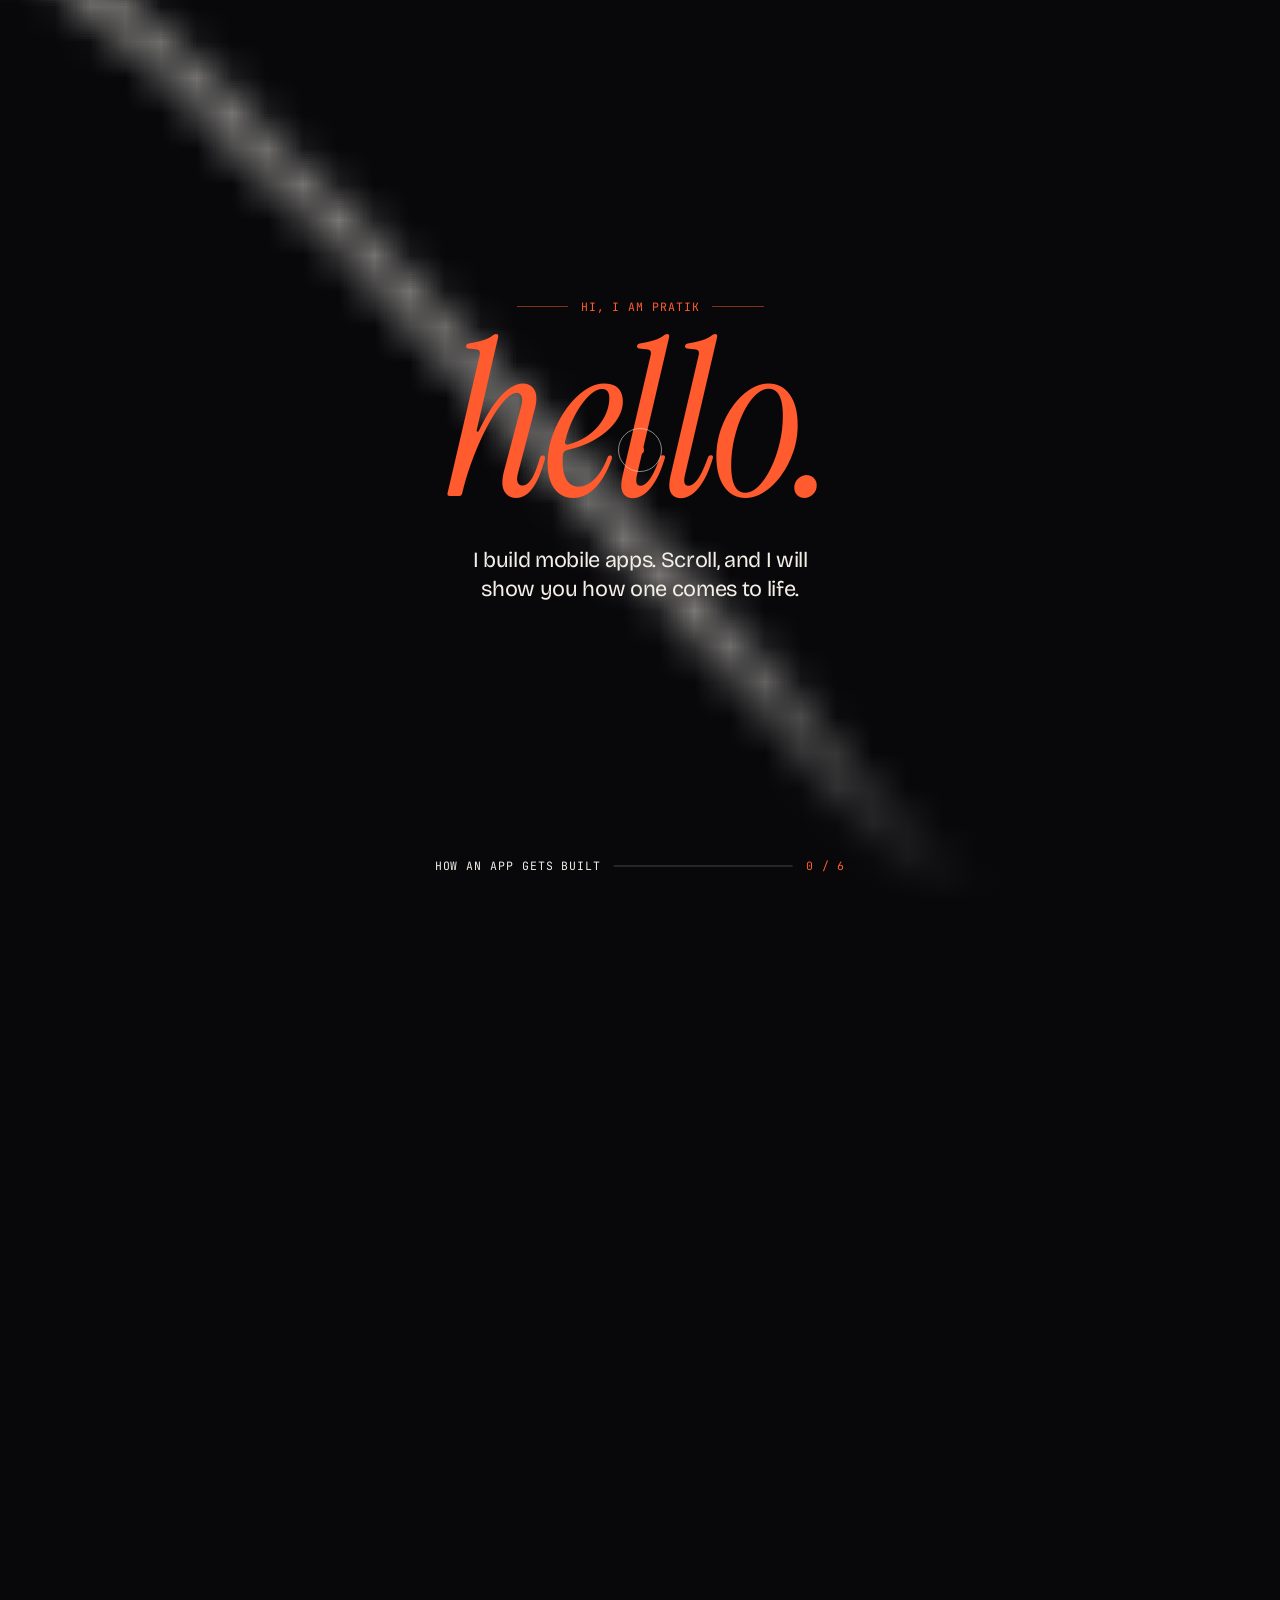
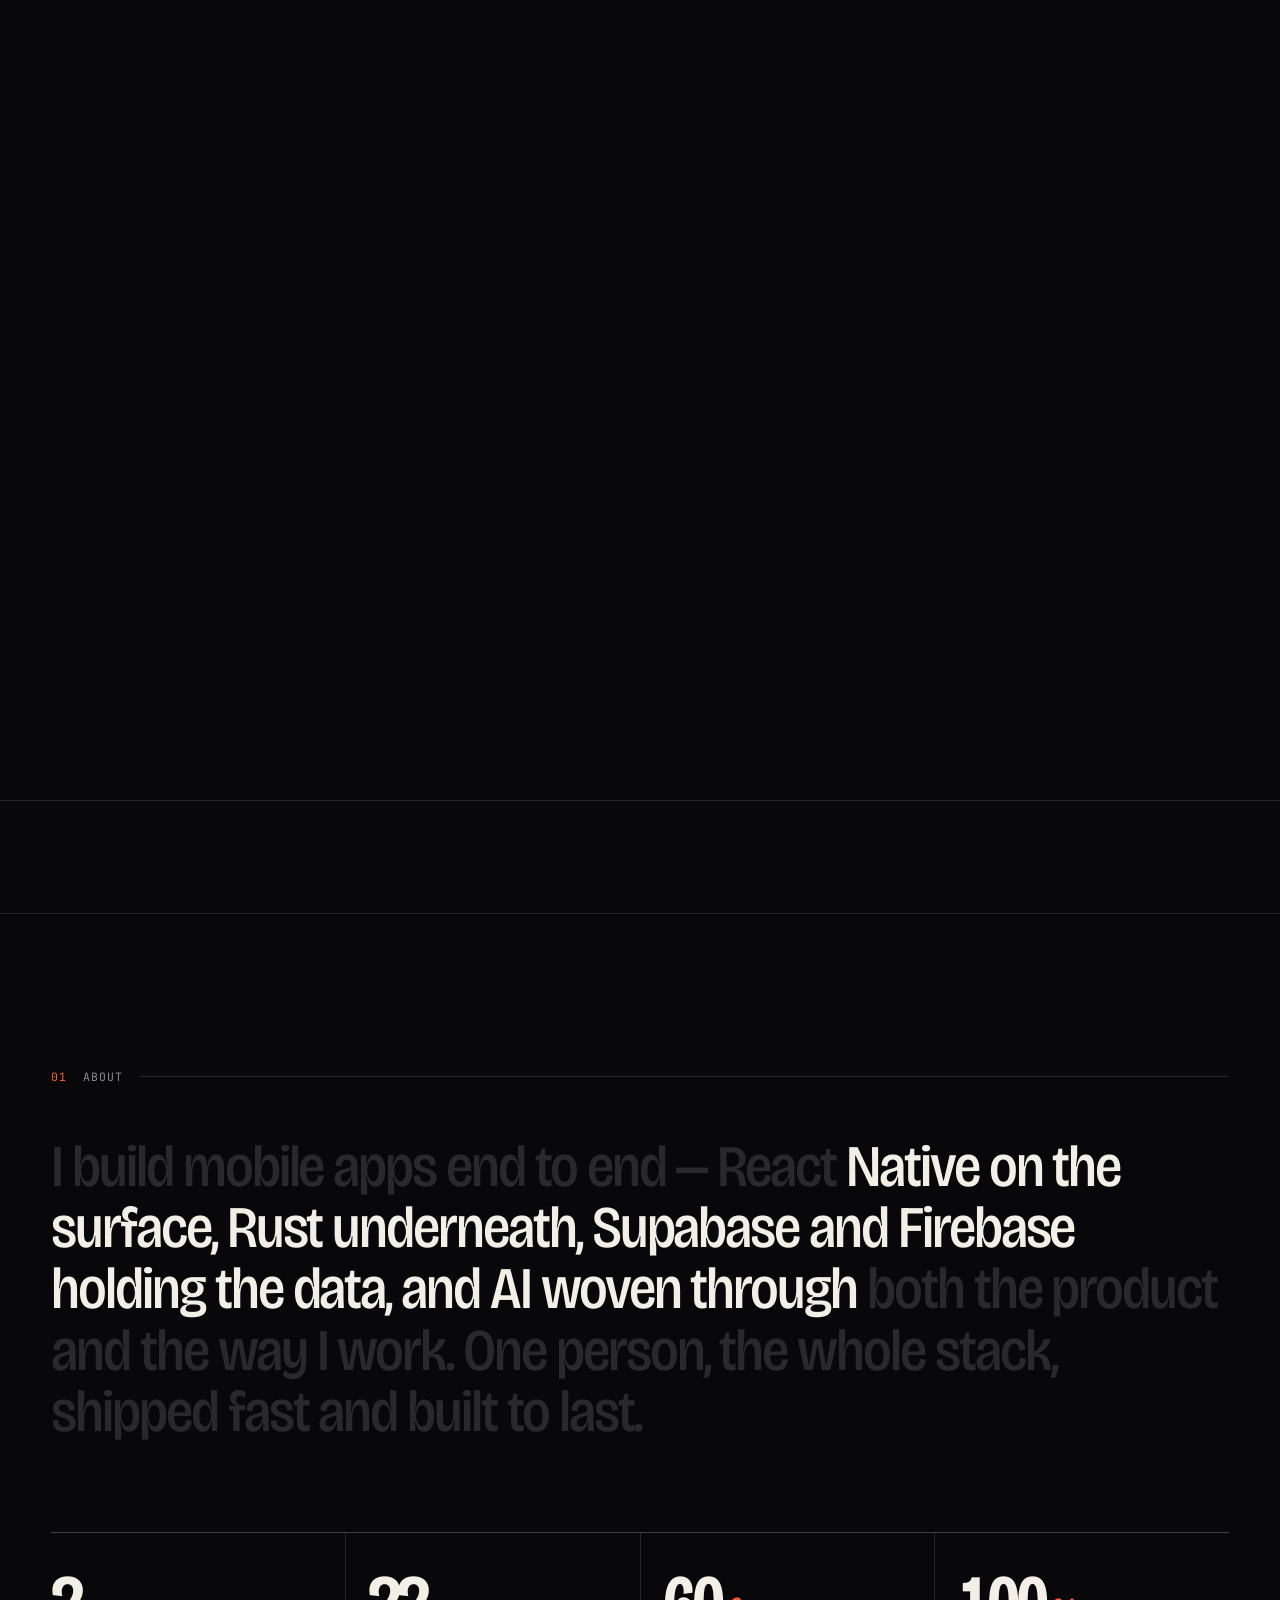
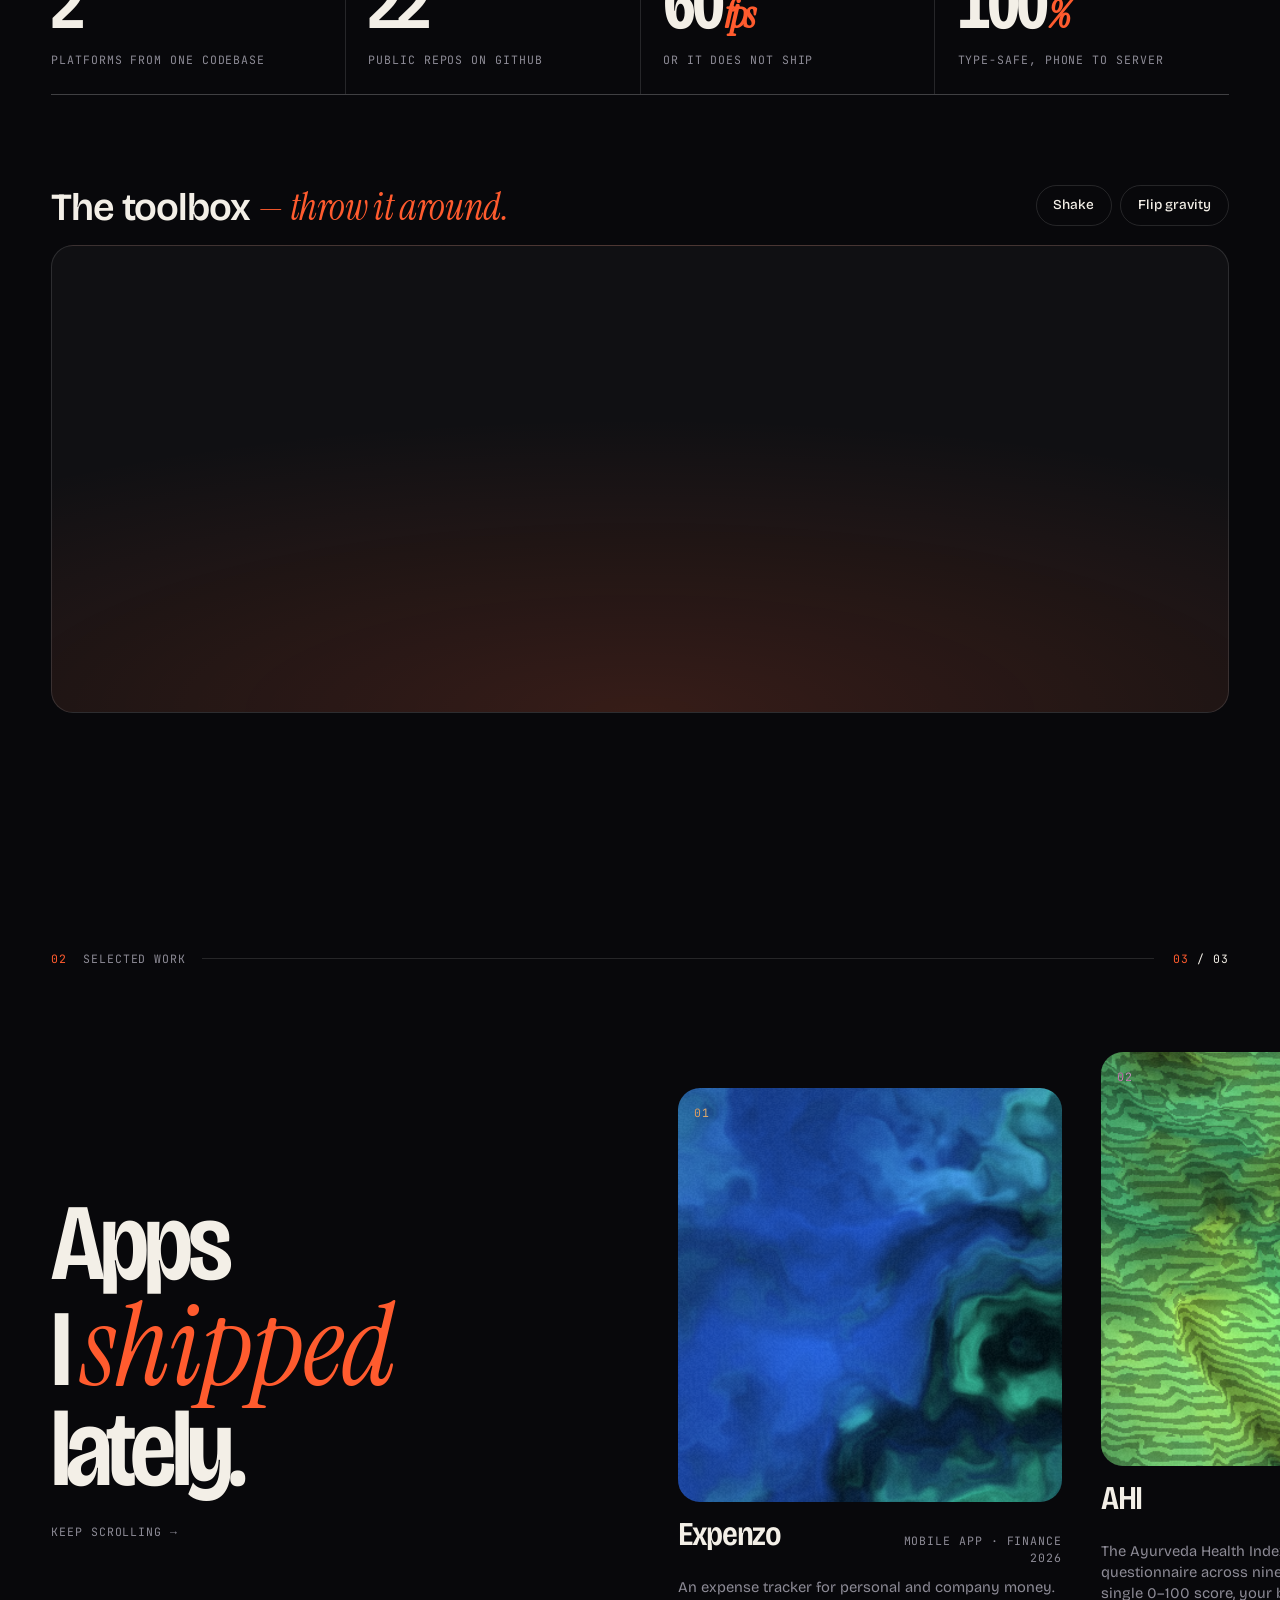
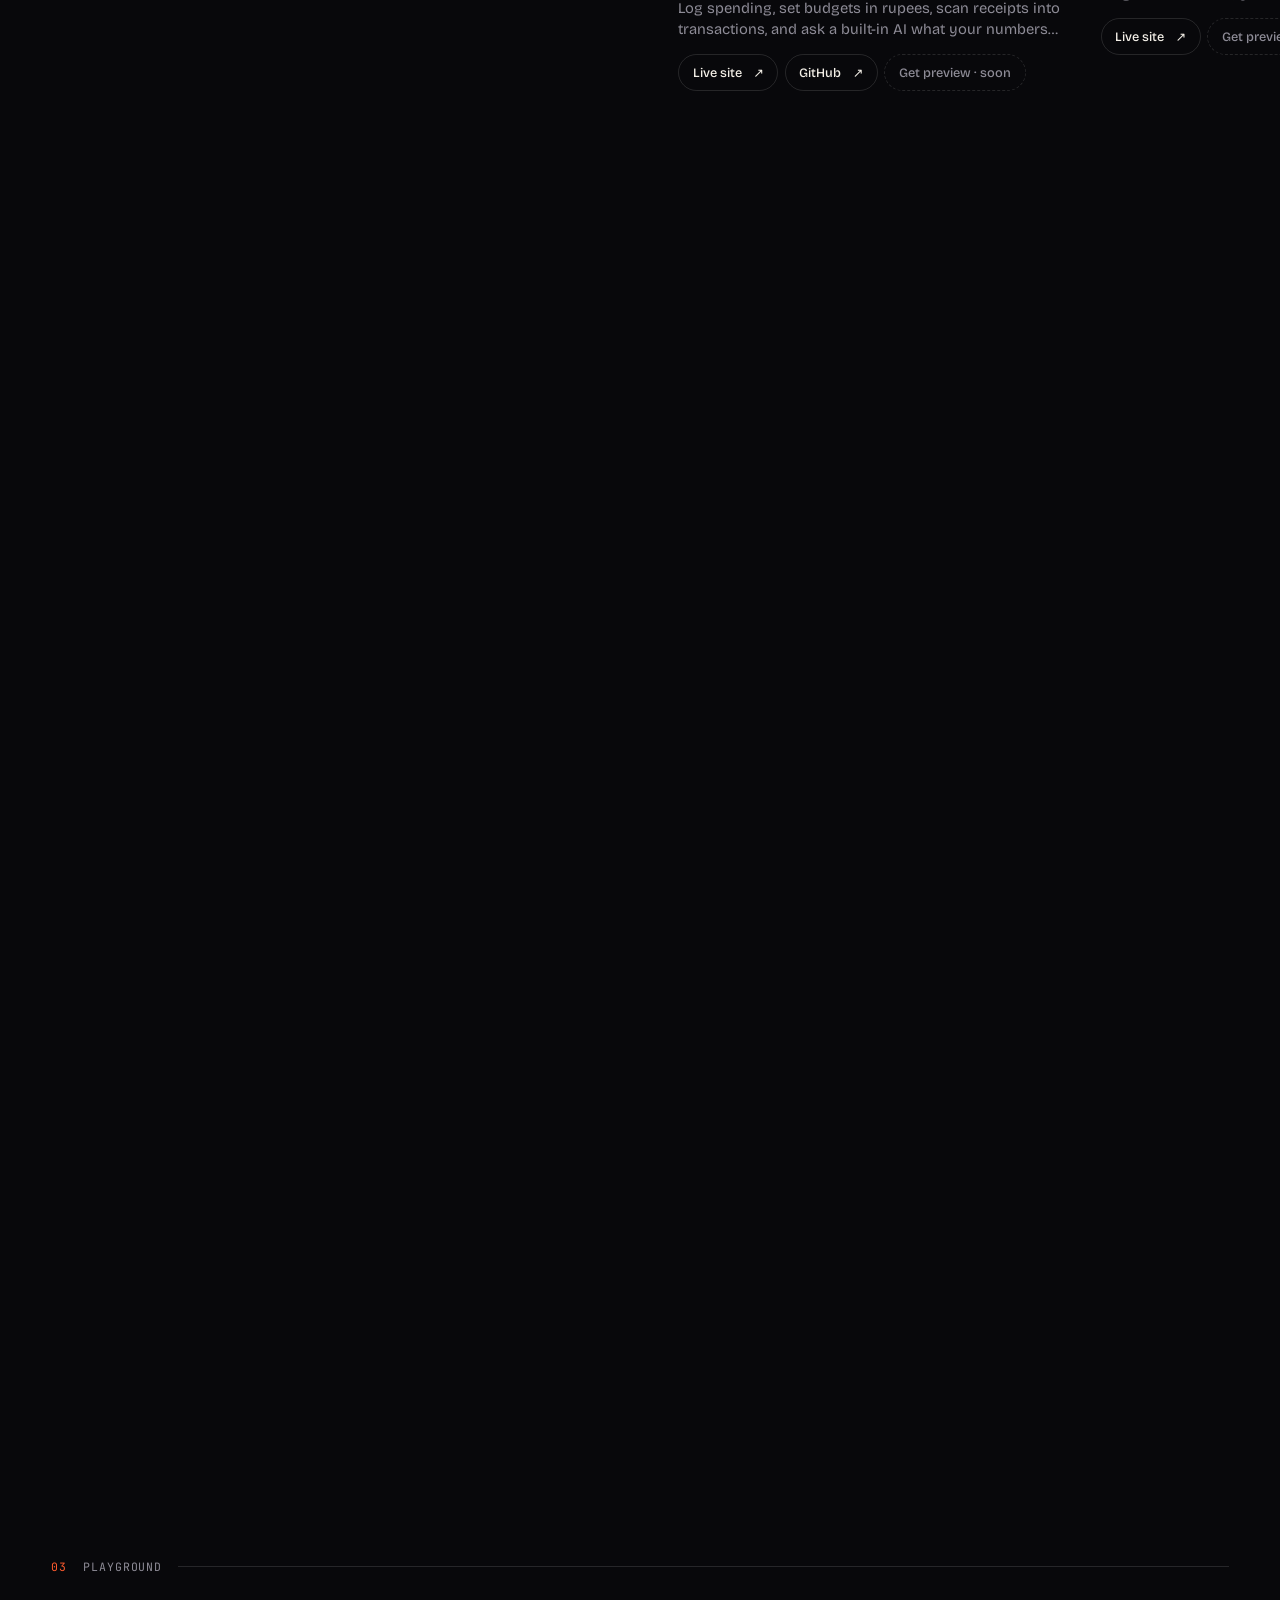
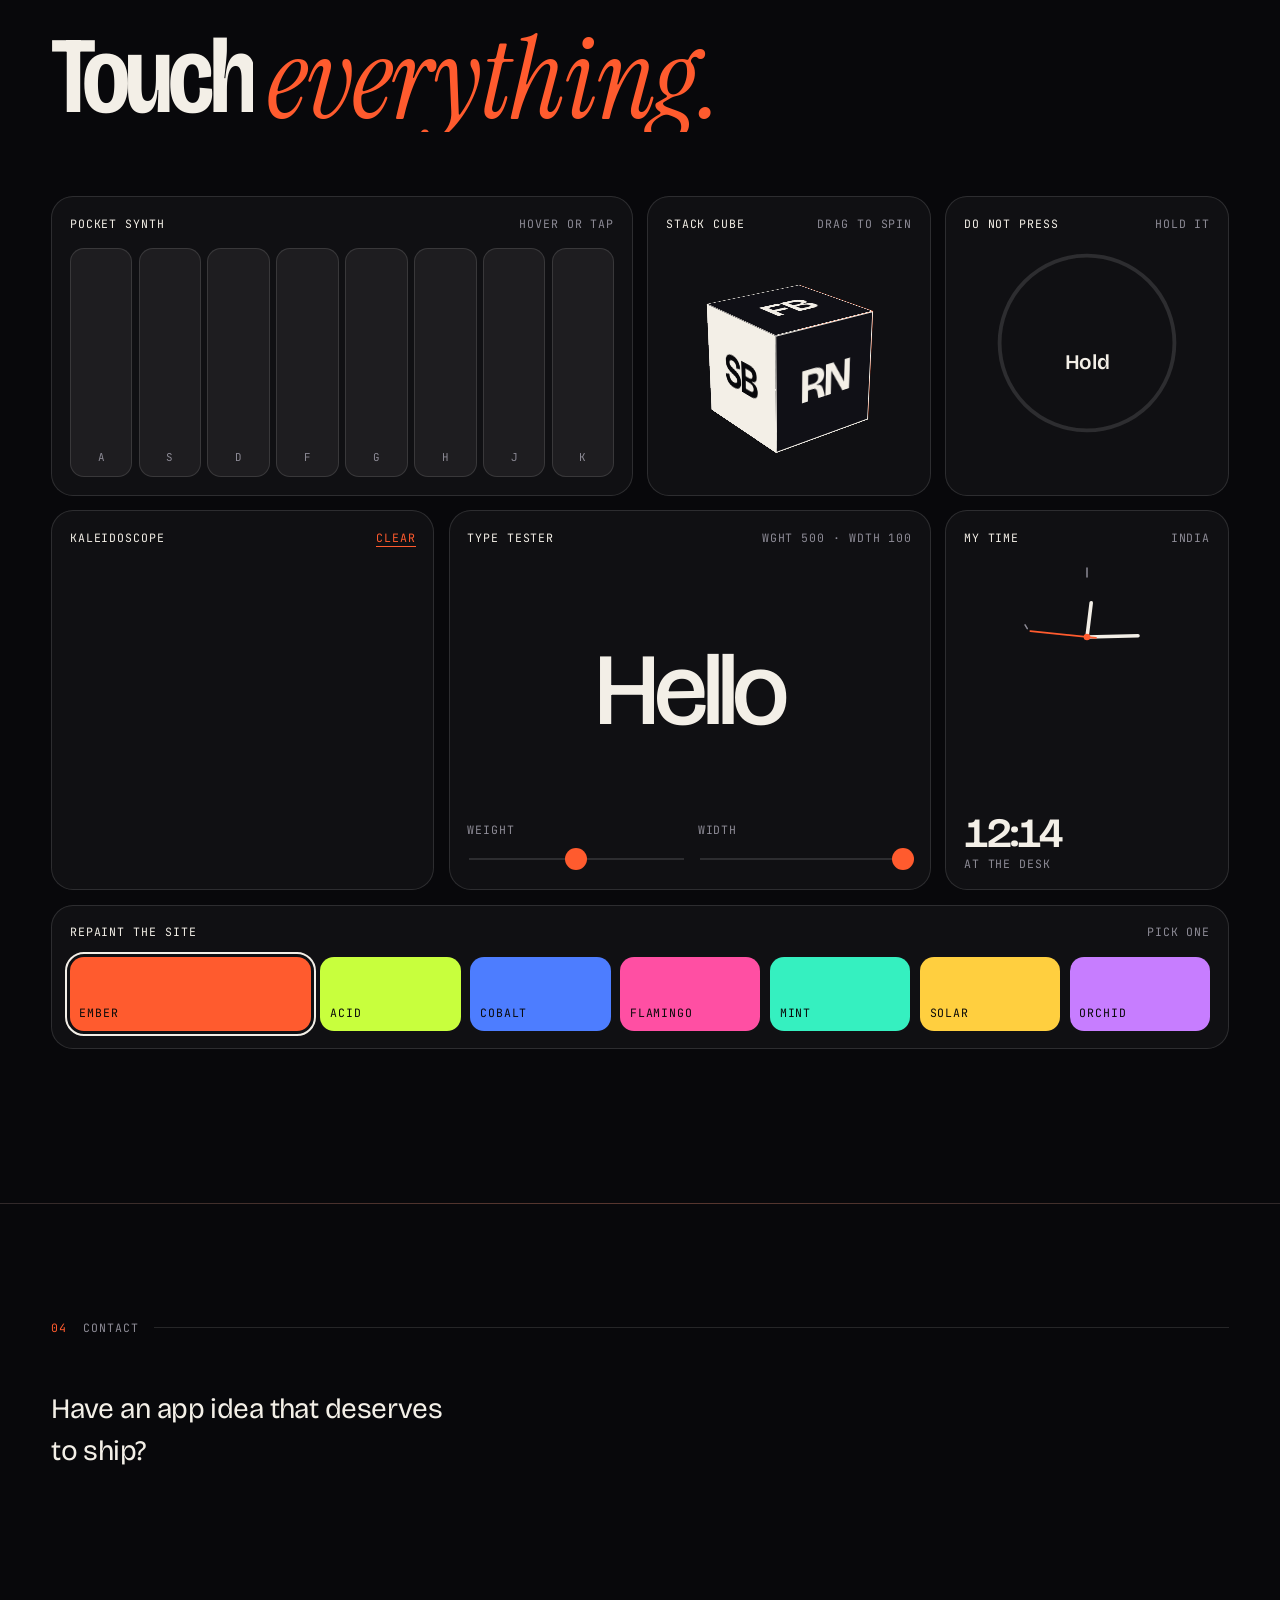
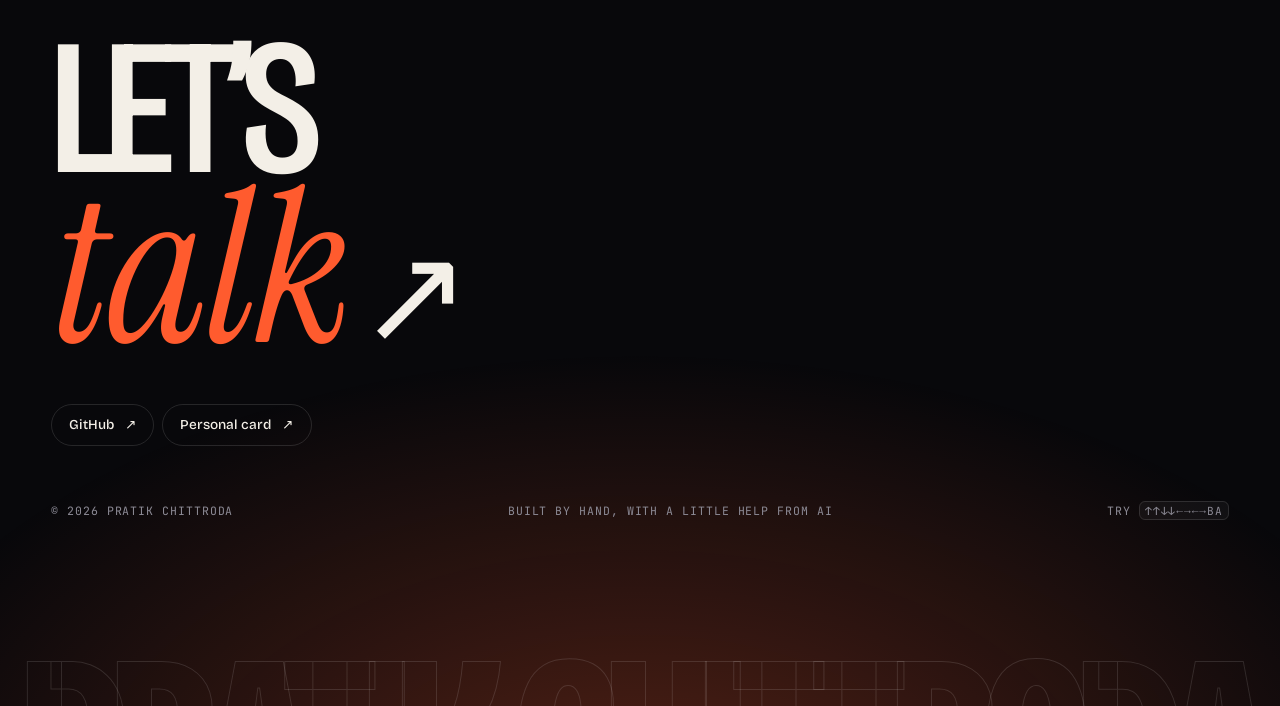
==== commit 7ac5f036: "feat: add name spelling variants to structured data Co-Authored-By: Claude Fable 5.2 <noreply@anthro" ====
--- a/Portfolio/index.html
+++ b/Portfolio/index.html
@@ -24,7 +24,7 @@
     <meta name="twitter:title" content="Pratik Chittroda — Mobile App Developer | React Native, Rust &amp; AI" />
     <meta name="twitter:description" content="Portfolio of Pratik Chittroda, a mobile app developer in India building AI-native apps with React Native, Rust, Supabase and Firebase. See Expenzo, AHI and ReleaseArc." />
     <meta name="twitter:image" content="https://portfolio-card-ten-nu.vercel.app/portfolio/og.png" />
-    <script type="application/ld+json">{"@context": "https://schema.org", "@graph": [{"@type": "WebSite", "@id": "https://portfolio-card-ten-nu.vercel.app/#site", "url": "https://portfolio-card-ten-nu.vercel.app/", "name": "Pratik Chittroda", "inLanguage": "en"}, {"@type": "ProfilePage", "@id": "https://portfolio-card-ten-nu.vercel.app/portfolio/#page", "url": "https://portfolio-card-ten-nu.vercel.app/portfolio/", "name": "Pratik Chittroda — Mobile App Developer", "isPartOf": {"@id": "https://portfolio-card-ten-nu.vercel.app/#site"}, "mainEntity": {"@id": "https://portfolio-card-ten-nu.vercel.app/#pratik"}, "primaryImageOfPage": "https://portfolio-card-ten-nu.vercel.app/portfolio/og.png"}, {"@type": "Person", "@id": "https://portfolio-card-ten-nu.vercel.app/#pratik", "name": "Pratik Chittroda", "jobTitle": "Mobile App Developer", "description": "Mobile app developer building AI-native apps with React Native, Rust, Supabase and Firebase.", "url": "https://portfolio-card-ten-nu.vercel.app/portfolio/", "image": "https://portfolio-card-ten-nu.vercel.app/portfolio/og.png", "sameAs": ["https://github.com/pratikchittroda-cpu", "https://www.linkedin.com/in/pratik-chittroda/", "https://www.instagram.com/pratik.limitless"], "address": {"@type": "PostalAddress", "addressRegion": "Gujarat", "addressCountry": "IN"}, "knowsAbout": ["React Native", "Expo", "Rust", "Supabase", "Firebase", "TypeScript", "Mobile app development", "AI-native apps"]}, {"@type": "ItemList", "name": "Selected work", "itemListElement": [{"@type": "ListItem", "position": 1, "item": {"@type": "CreativeWork", "name": "Expenzo", "url": "https://project1-7a465.web.app", "description": "Expense tracker for personal and company money with budgets, receipt scanning and a built-in AI assistant.", "author": {"@id": "https://portfolio-card-ten-nu.vercel.app/#pratik"}}}, {"@type": "ListItem", "position": 2, "item": {"@type": "CreativeWork", "name": "AHI — Ayurveda Health Index", "url": "https://ahi-health-index.vercel.app", "description": "Guided health questionnaire that gives a 0–100 score, body type and a daily plan, for iOS, Android and web.", "author": {"@id": "https://portfolio-card-ten-nu.vercel.app/#pratik"}}}, {"@type": "ListItem", "position": 3, "item": {"@type": "CreativeWork", "name": "ReleaseArc", "url": "https://project-pulse-navy.vercel.app", "description": "Delivery intelligence for engineering teams connecting sprint planning, GitHub activity, code review and CI/CD.", "author": {"@id": "https://portfolio-card-ten-nu.vercel.app/#pratik"}}}]}]}</script>
+    <script type="application/ld+json">{"@context": "https://schema.org", "@graph": [{"@type": "WebSite", "@id": "https://portfolio-card-ten-nu.vercel.app/#site", "url": "https://portfolio-card-ten-nu.vercel.app/", "name": "Pratik Chittroda", "inLanguage": "en"}, {"@type": "ProfilePage", "@id": "https://portfolio-card-ten-nu.vercel.app/portfolio/#page", "url": "https://portfolio-card-ten-nu.vercel.app/portfolio/", "name": "Pratik Chittroda — Mobile App Developer", "isPartOf": {"@id": "https://portfolio-card-ten-nu.vercel.app/#site"}, "mainEntity": {"@id": "https://portfolio-card-ten-nu.vercel.app/#pratik"}, "primaryImageOfPage": "https://portfolio-card-ten-nu.vercel.app/portfolio/og.png"}, {"@type": "Person", "@id": "https://portfolio-card-ten-nu.vercel.app/#pratik", "name": "Pratik Chittroda", "givenName": "Pratik", "familyName": "Chittroda", "alternateName": ["Pratik Chitroda", "Pratik", "Chittroda", "Chitroda"], "jobTitle": "Mobile App Developer", "description": "Mobile app developer building AI-native apps with React Native, Rust, Supabase and Firebase.", "url": "https://portfolio-card-ten-nu.vercel.app/portfolio/", "image": "https://portfolio-card-ten-nu.vercel.app/portfolio/og.png", "sameAs": ["https://github.com/pratikchittroda-cpu", "https://www.linkedin.com/in/pratik-chittroda/", "https://www.instagram.com/pratik.limitless"], "address": {"@type": "PostalAddress", "addressRegion": "Gujarat", "addressCountry": "IN"}, "knowsAbout": ["React Native", "Expo", "Rust", "Supabase", "Firebase", "TypeScript", "Mobile app development", "AI-native apps"]}, {"@type": "ItemList", "name": "Selected work", "itemListElement": [{"@type": "ListItem", "position": 1, "item": {"@type": "CreativeWork", "name": "Expenzo", "url": "https://project1-7a465.web.app", "description": "Expense tracker for personal and company money with budgets, receipt scanning and a built-in AI assistant.", "author": {"@id": "https://portfolio-card-ten-nu.vercel.app/#pratik"}}}, {"@type": "ListItem", "position": 2, "item": {"@type": "CreativeWork", "name": "AHI — Ayurveda Health Index", "url": "https://ahi-health-index.vercel.app", "description": "Guided health questionnaire that gives a 0–100 score, body type and a daily plan, for iOS, Android and web.", "author": {"@id": "https://portfolio-card-ten-nu.vercel.app/#pratik"}}}, {"@type": "ListItem", "position": 3, "item": {"@type": "CreativeWork", "name": "ReleaseArc", "url": "https://project-pulse-navy.vercel.app", "description": "Delivery intelligence for engineering teams connecting sprint planning, GitHub activity, code review and CI/CD.", "author": {"@id": "https://portfolio-card-ten-nu.vercel.app/#pratik"}}}]}]}</script>
     <script type="module" crossorigin src="./assets/index-CK3M4NSa.js"></script>
     <link rel="stylesheet" crossorigin href="./assets/index-bODnni2A.css">
   </head>
@@ -70,7 +70,7 @@
     <noscript>
       <div style="max-width:42rem;margin:0 auto;padding:6rem 1.5rem;font:1rem/1.6 system-ui,sans-serif;color:#f3efe7">
         <h1>Pratik Chittroda — Mobile App Developer</h1>
-        <p>I build AI-native mobile apps end to end with React Native, Rust, Supabase and Firebase. This portfolio is interactive and needs JavaScript; here is the short version.</p>
+        <p>Pratik Chittroda (also written Pratik Chitroda). I build AI-native mobile apps end to end with React Native, Rust, Supabase and Firebase. This portfolio is interactive and needs JavaScript; here is the short version.</p>
         <ul>
           <li><a href="https://project1-7a465.web.app">Expenzo</a> — expense tracker with budgets, receipt scanning and a built-in AI assistant.</li>
           <li><a href="https://ahi-health-index.vercel.app">AHI</a> — the Ayurveda Health Index: a guided questionnaire, a 0–100 score and a daily plan.</li>
